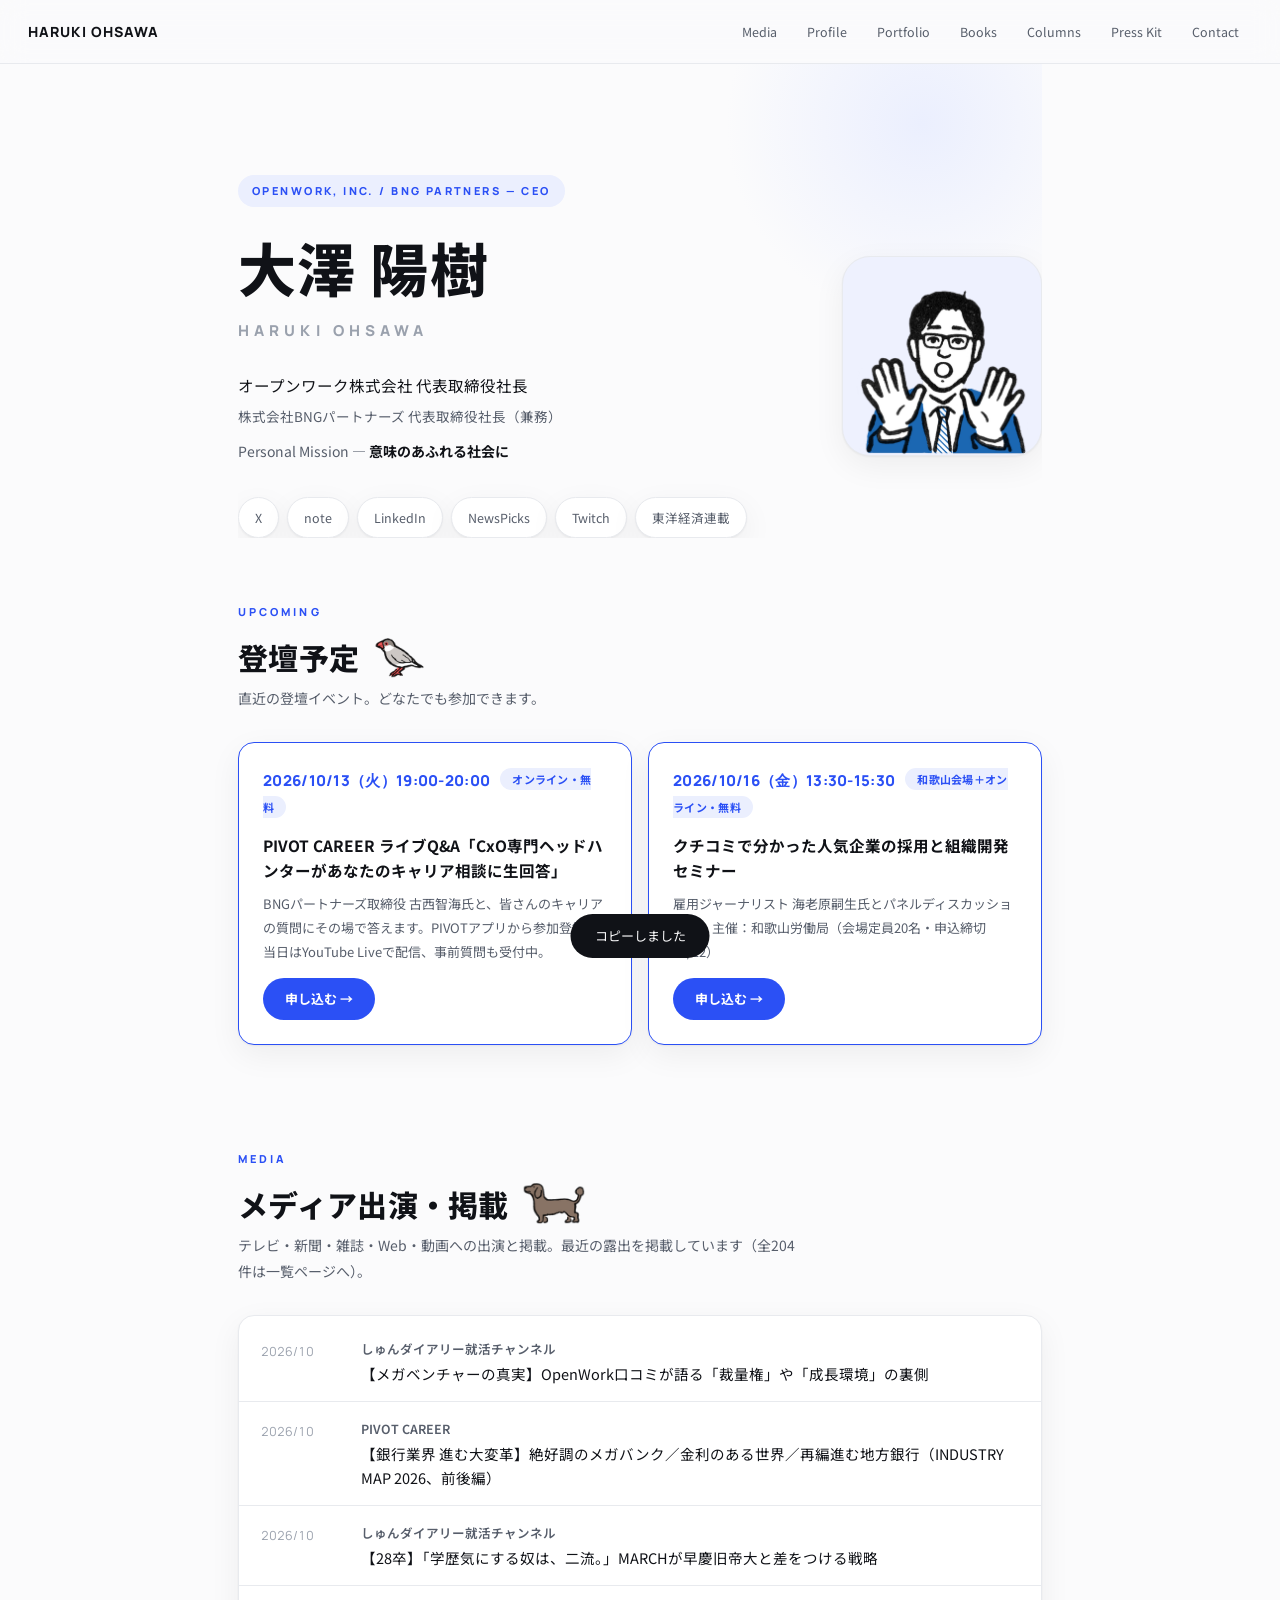
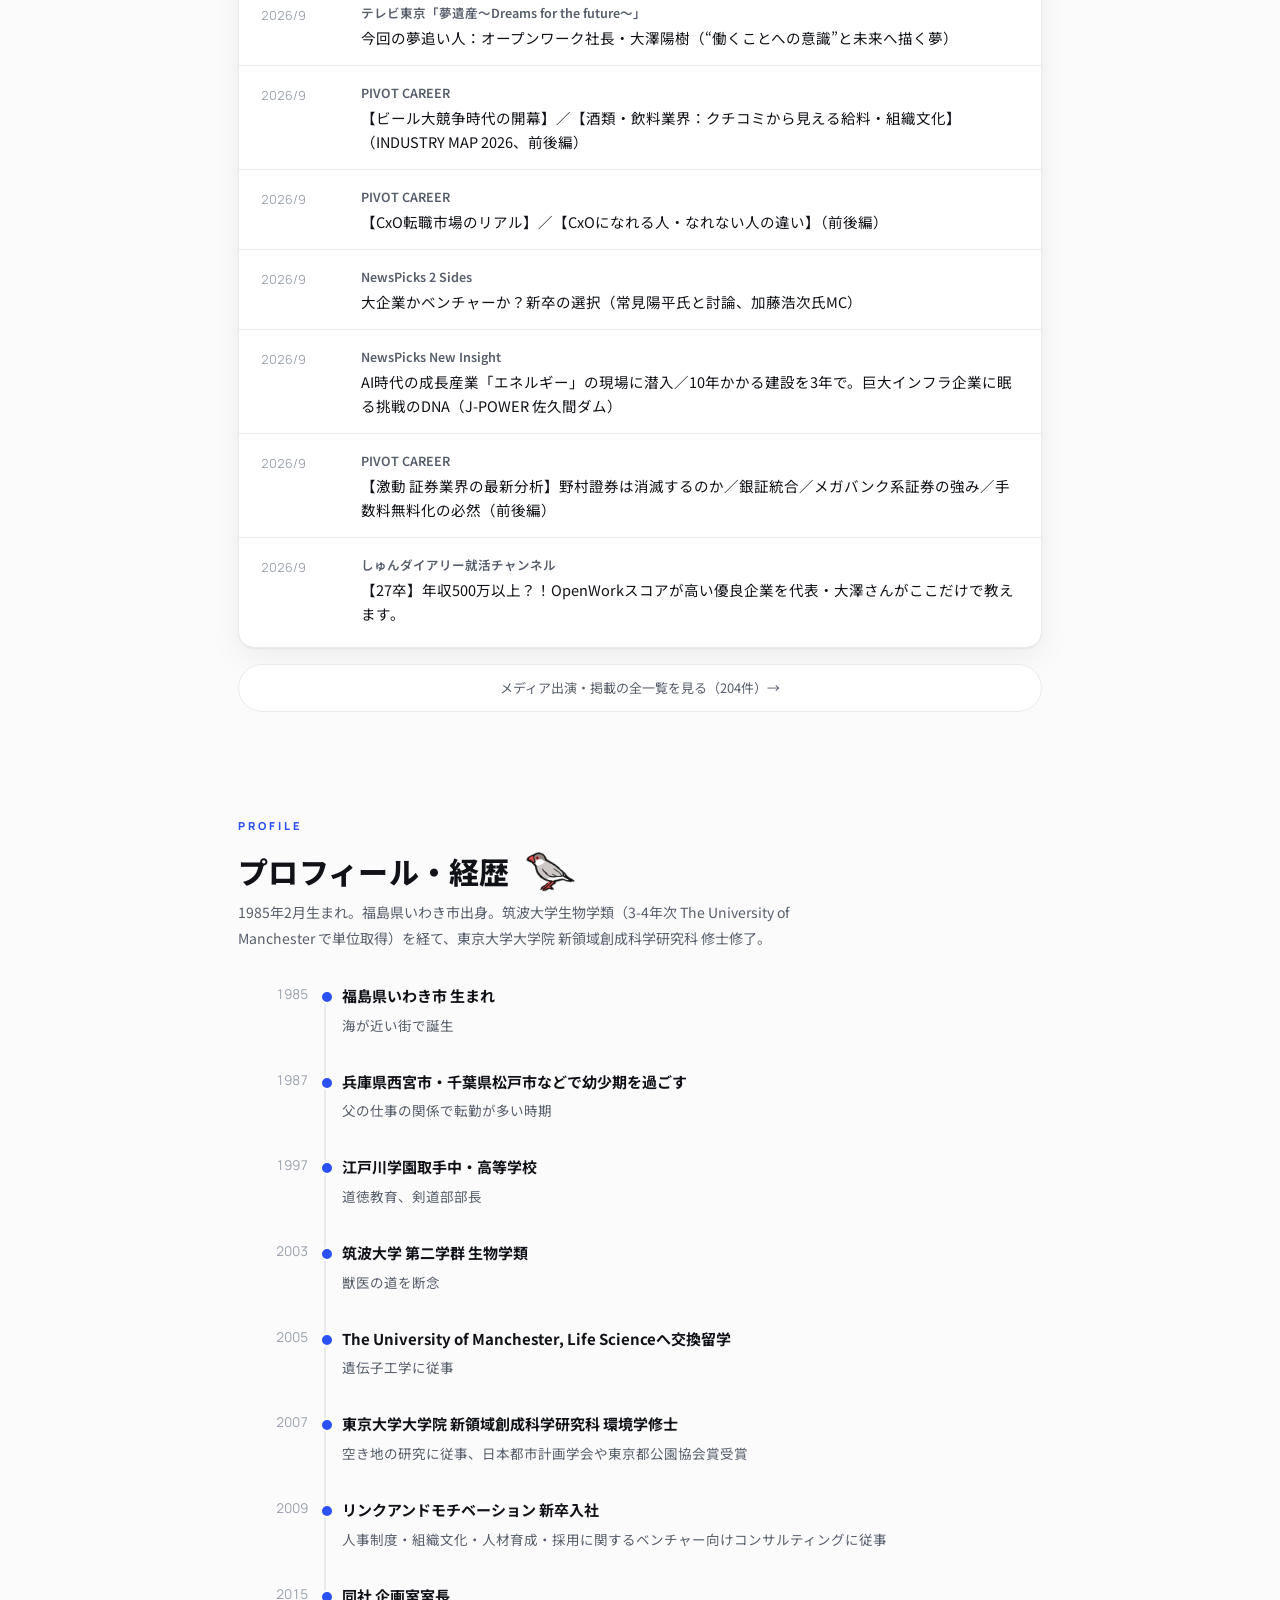
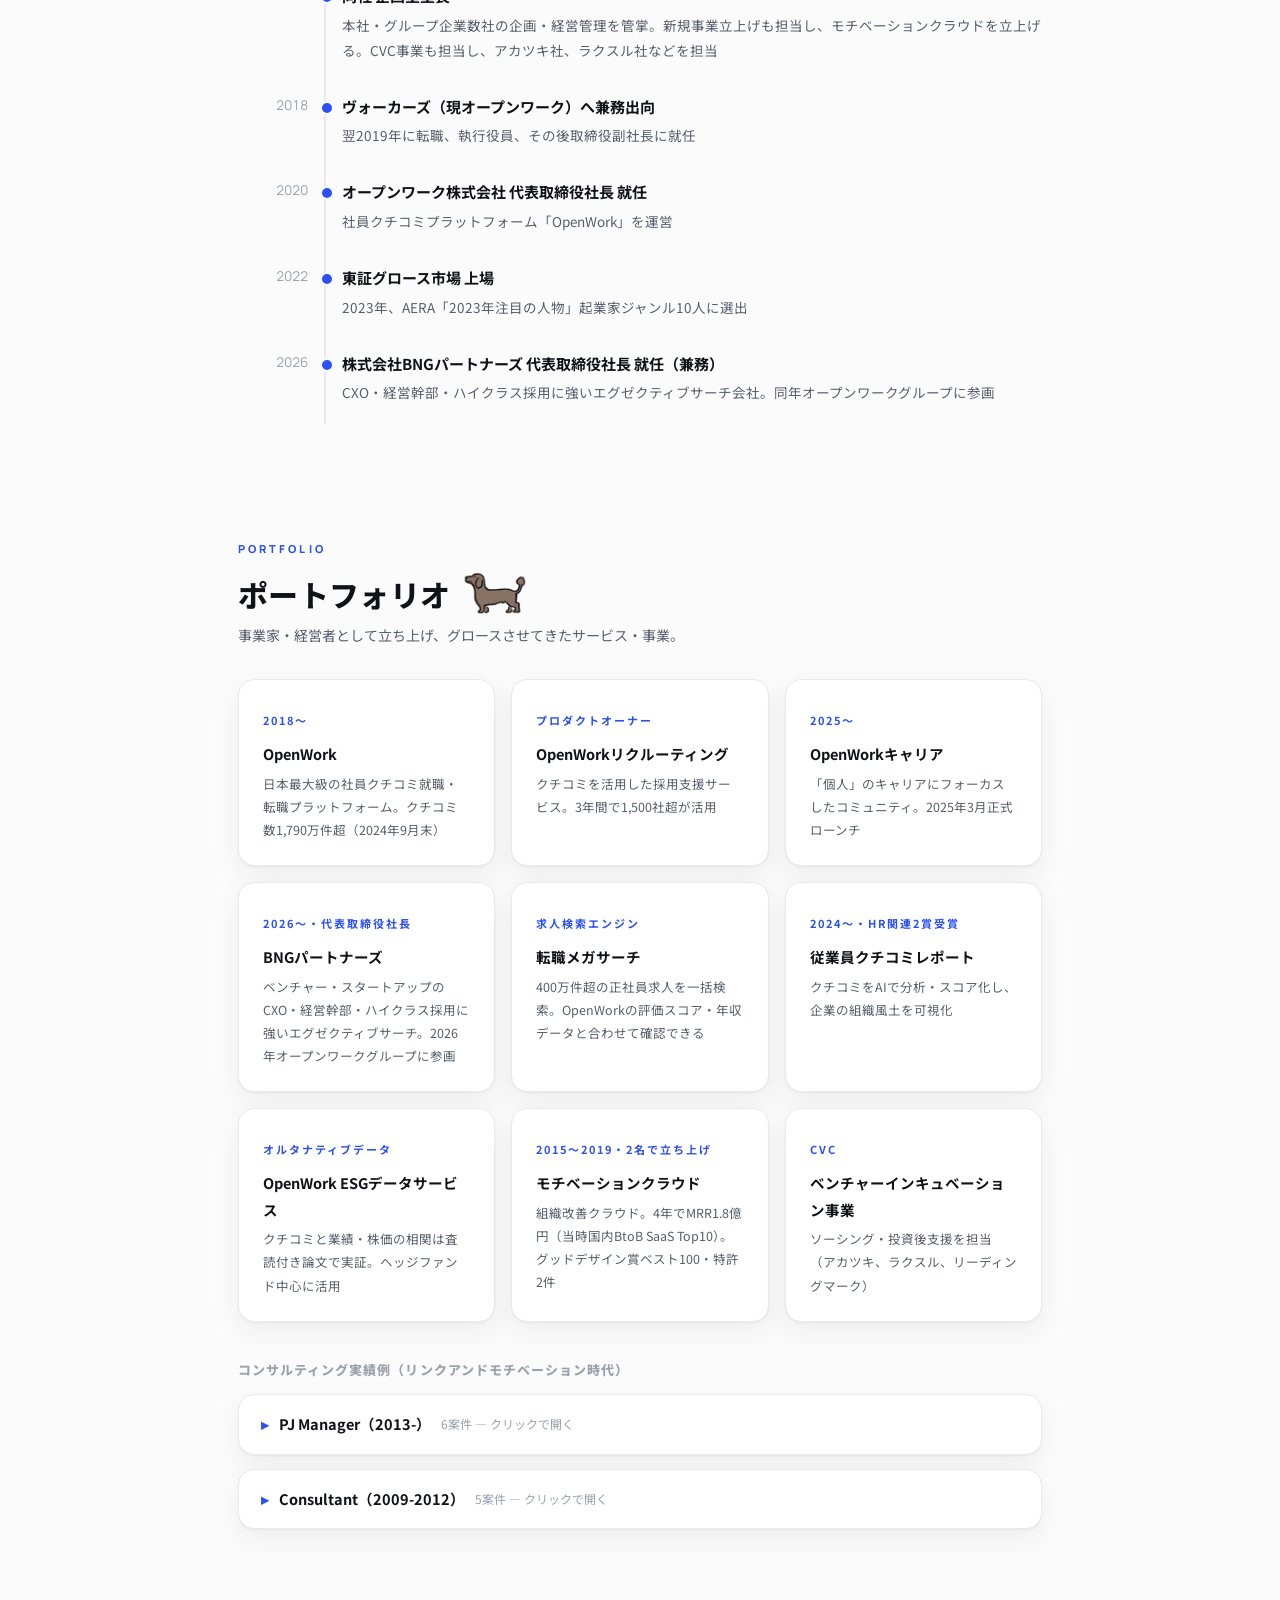
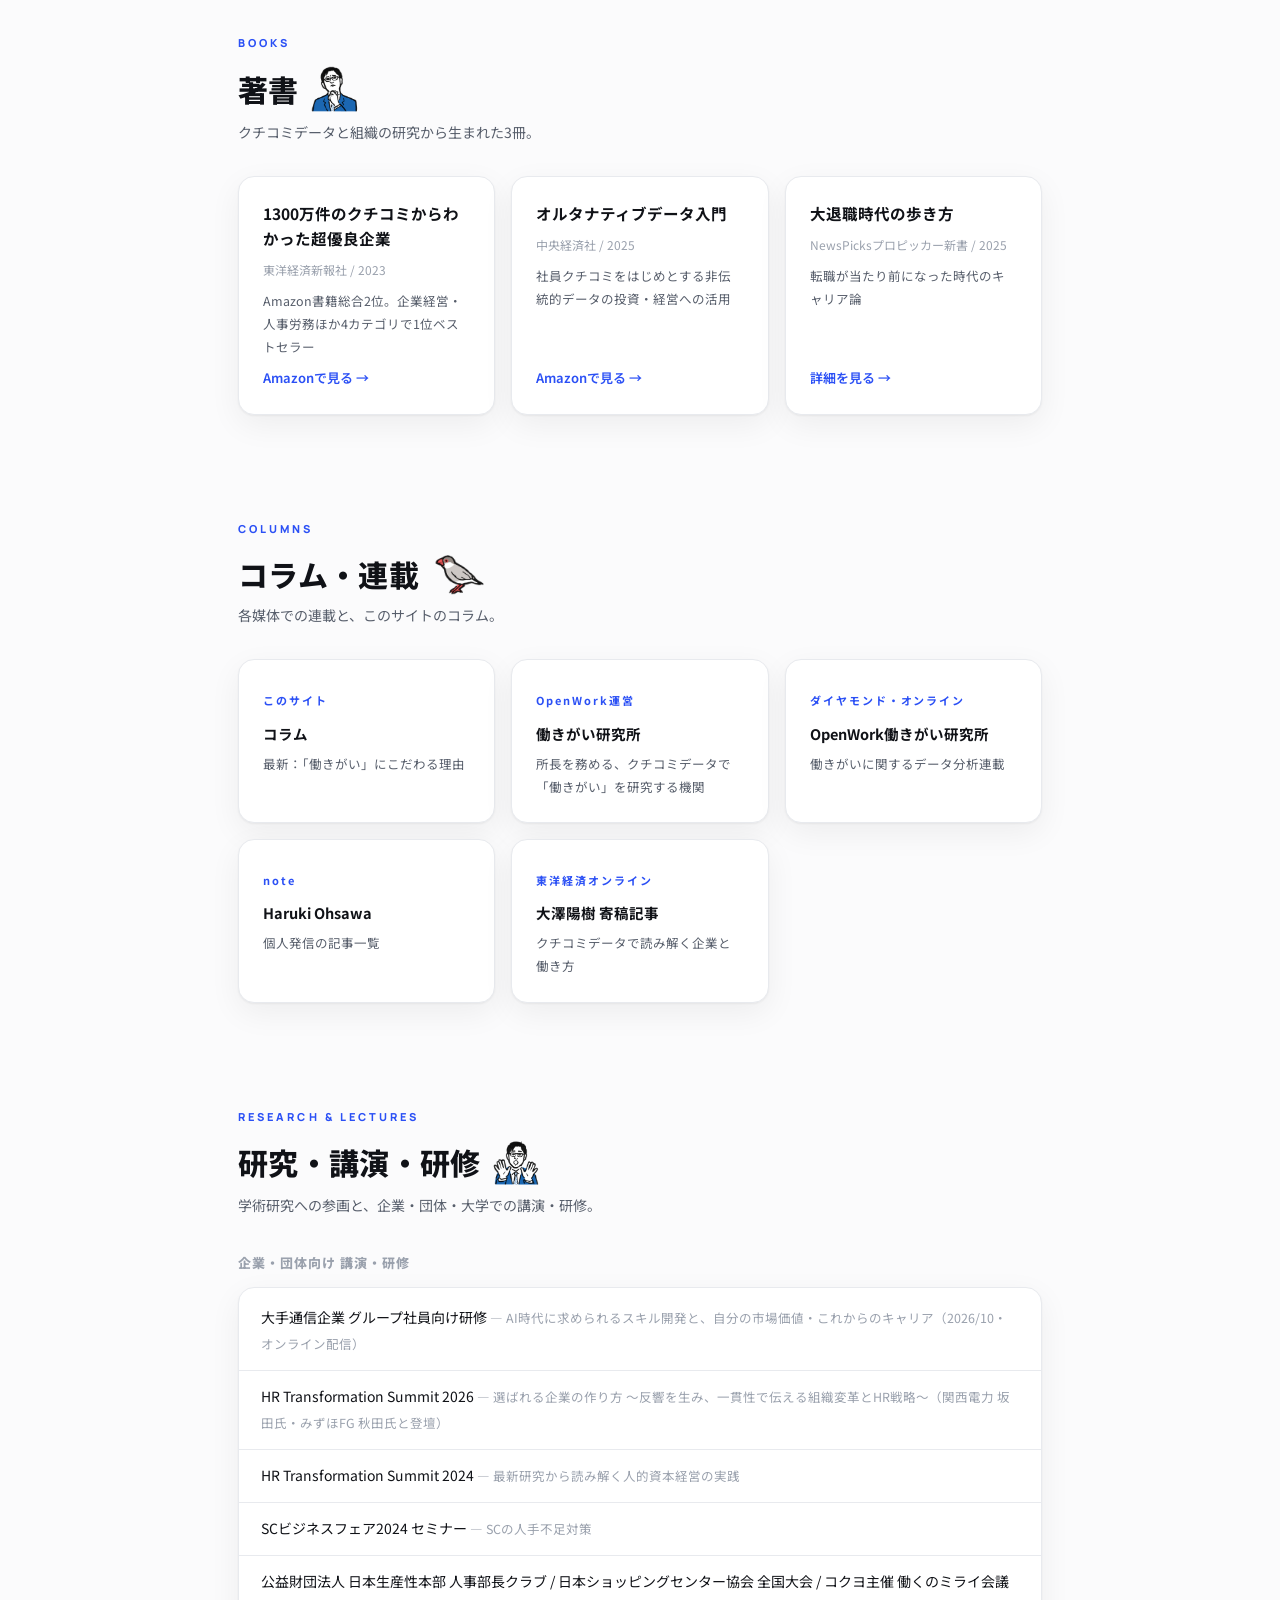
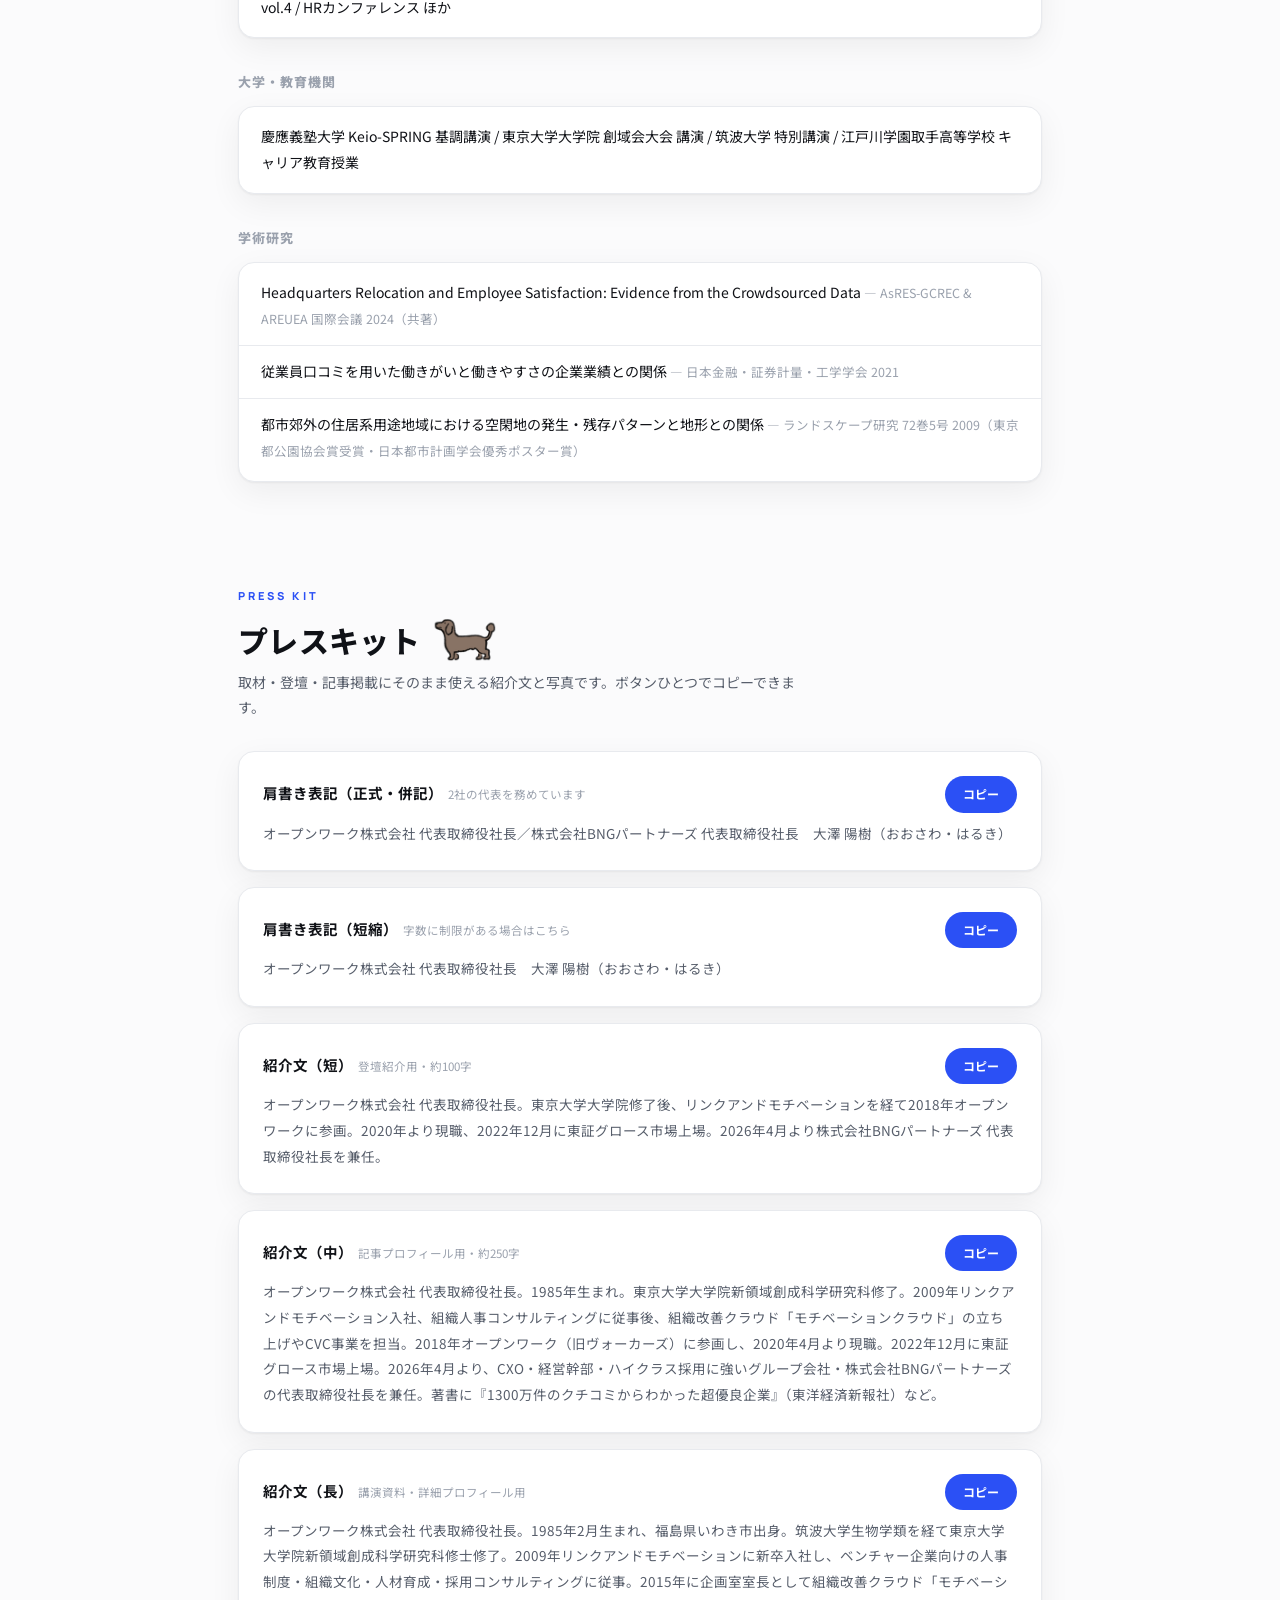
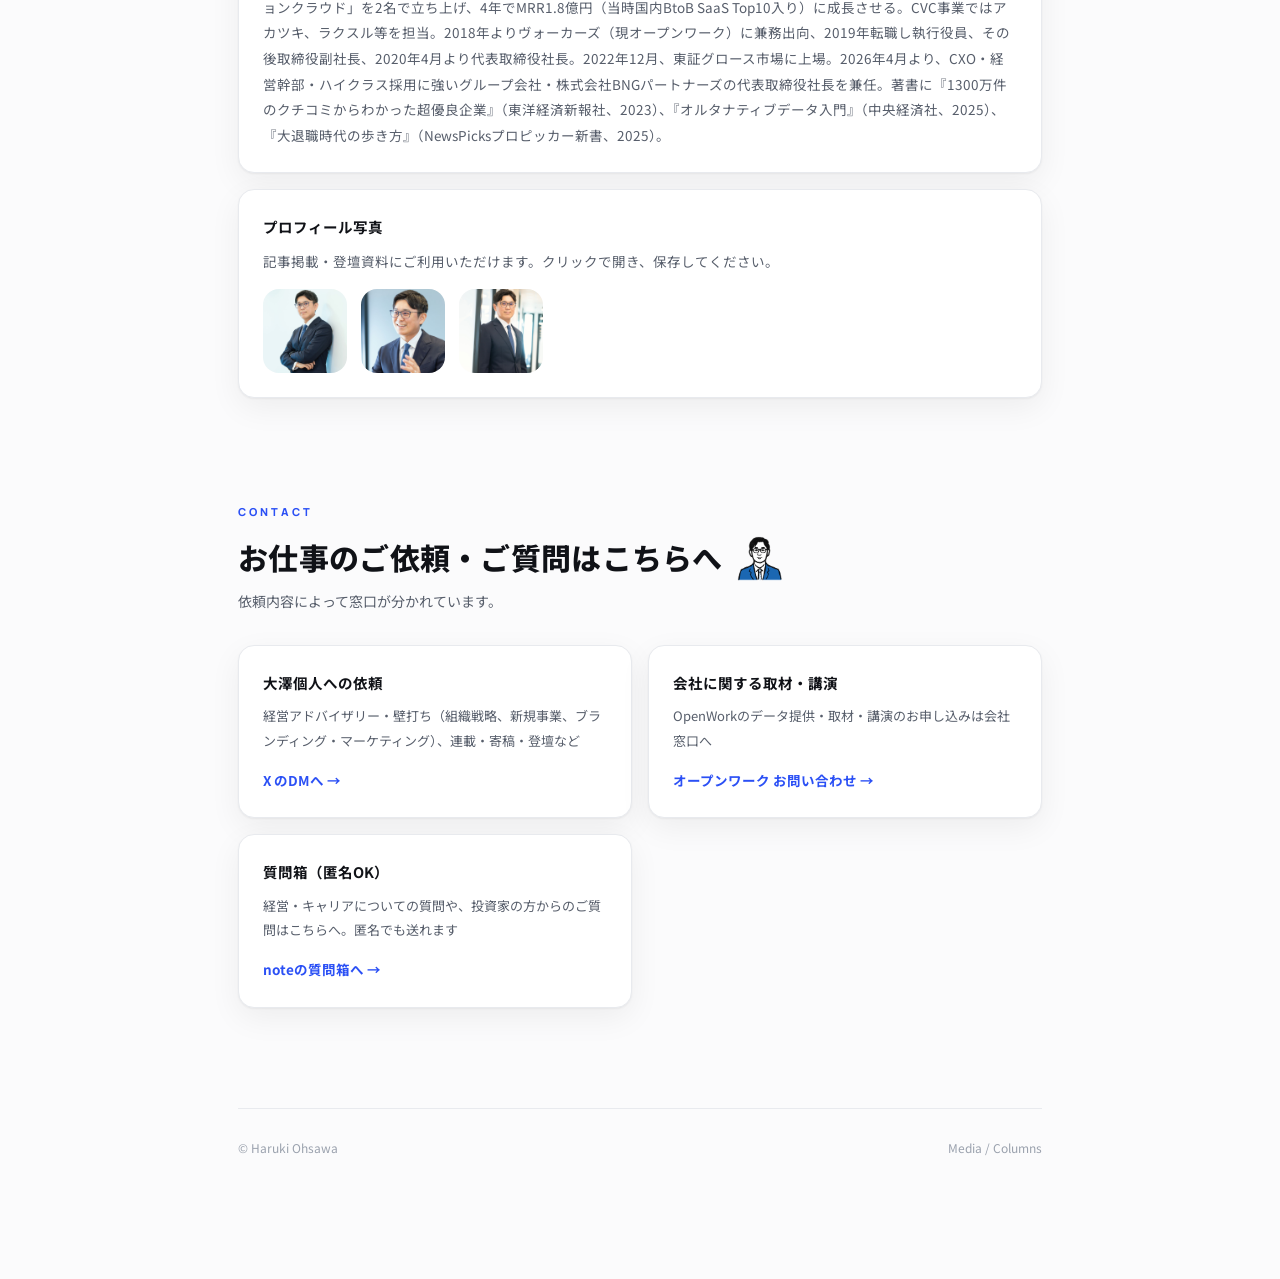
==== index.html @ 8d5b19b1 "コラム第1号「働きがいにこだわる理由」を掲載" ====
<!doctype html>
<html lang="ja">
<head>
<meta charset="utf-8">
<meta name="viewport" content="width=device-width, initial-scale=1">
<title>大澤陽樹（Haruki Ohsawa）公式サイト | オープンワーク株式会社 代表取締役社長</title>
<meta name="description" content="大澤陽樹（おおさわ・はるき）の公式サイト。オープンワーク株式会社 代表取締役社長。社員クチコミプラットフォーム「OpenWork」を運営。2026年4月より株式会社BNGパートナーズ 代表取締役社長を兼任。経歴、著書、メディア出演、コラム、取材用プロフィール（プレスキット）を掲載。">
<link rel="canonical" href="https://harukiohsawa.com/">
<meta property="og:title" content="大澤陽樹（Haruki Ohsawa）公式サイト">
<meta property="og:description" content="オープンワーク株式会社 代表取締役社長／株式会社BNGパートナーズ 代表取締役社長（兼務）・大澤陽樹の公式サイト。経歴、著書、メディア出演、プレスキットを掲載。">
<meta property="og:type" content="profile">
<meta property="og:url" content="https://harukiohsawa.com/">
<meta property="og:site_name" content="大澤陽樹（Haruki Ohsawa）公式サイト">
<meta property="og:locale" content="ja_JP">
<meta property="og:image" content="https://harukiohsawa.com/assets/photo-02.jpg">
<meta name="twitter:card" content="summary">
<meta name="twitter:site" content="@ohsawa_tw">
<link rel="icon" href="/favicon.ico?v=dog" sizes="32x32">
<link rel="icon" type="image/svg+xml" href="/assets/favicon.svg?v=dog">
<link rel="apple-touch-icon" href="/assets/apple-touch-icon.png?v=dog">
<link rel="preconnect" href="https://fonts.googleapis.com">
<link rel="preconnect" href="https://fonts.gstatic.com" crossorigin>
<link href="https://fonts.googleapis.com/css2?family=Manrope:wght@800&family=Noto+Sans+JP:wght@400;500;700;800&display=swap" rel="stylesheet">
<link rel="stylesheet" href="assets/style.css?v=20261002">
<script type="application/ld+json">
{
  "@context": "https://schema.org",
  "@type": "Person",
  "name": "大澤陽樹",
  "alternateName": ["Haruki Ohsawa", "おおさわ はるき", "大澤 陽樹"],
  "jobTitle": "代表取締役社長",
  "worksFor": [
    {
      "@type": "Organization",
      "name": "オープンワーク株式会社",
      "alternateName": "OpenWork Inc.",
      "url": "https://www.openwork.co.jp/"
    },
    {
      "@type": "Organization",
      "name": "株式会社BNGパートナーズ",
      "alternateName": "BNG Partners, Inc.",
      "url": "https://bngpartners.jp/"
    }
  ],
  "url": "https://harukiohsawa.com/",
  "image": "https://harukiohsawa.com/assets/photo-02.jpg",
  "birthDate": "1985-02",
  "birthPlace": { "@type": "Place", "name": "福島県いわき市" },
  "alumniOf": [
    { "@type": "CollegeOrUniversity", "name": "筑波大学" },
    { "@type": "CollegeOrUniversity", "name": "The University of Manchester" },
    { "@type": "CollegeOrUniversity", "name": "東京大学大学院 新領域創成科学研究科" }
  ],
  "sameAs": [
    "https://x.com/ohsawa_tw",
    "https://note.com/haruki_ohsawa/",
    "https://www.linkedin.com/in/haruki-ohsawa/",
    "https://newspicks.com/user/130445/",
    "https://www.twitch.tv/ceo_haruki"
  ]
}
</script>
<script type="application/ld+json">
{
  "@context": "https://schema.org",
  "@type": "WebSite",
  "name": "大澤陽樹（Haruki Ohsawa）公式サイト",
  "url": "https://harukiohsawa.com/",
  "inLanguage": "ja"
}
</script>
</head>
<body>

<nav class="topnav">
  <a class="logo en" href="./">HARUKI OHSAWA</a>
  <div class="links">
    <a href="media/">Media</a><a href="#profile">Profile</a><a href="#portfolio">Portfolio</a><a href="#books">Books</a><a href="columns/">Columns</a><a href="#presskit">Press Kit</a><a href="#contact">Contact</a>
  </div>
</nav>

<div class="wrap">

<header class="hero" id="top">
  <div class="hero-inner">
    <div class="hero-text">
      <span class="kicker en">OPENWORK, INC. / BNG PARTNERS — CEO</span>
      <h1 class="name">大澤 陽樹</h1>
      <p class="romaji en">HARUKI OHSAWA</p>
      <p class="title-line">オープンワーク株式会社 代表取締役社長</p>
      <p class="title-line sub">株式会社BNGパートナーズ 代表取締役社長（兼務）</p>
      <p class="mission">Personal Mission — <strong>意味のあふれる社会に</strong></p>
      <div class="sns">
        <a href="https://x.com/ohsawa_tw" target="_blank" rel="noopener">X</a>
        <a href="https://note.com/haruki_ohsawa/" target="_blank" rel="noopener">note</a>
        <a href="https://www.linkedin.com/in/haruki-ohsawa/" target="_blank" rel="noopener">LinkedIn</a>
        <a href="https://newspicks.com/user/130445/" target="_blank" rel="noopener">NewsPicks</a>
        <a href="https://www.twitch.tv/ceo_haruki" target="_blank" rel="noopener">Twitch</a>
        <a href="https://toyokeizai.net/list/author/4883" target="_blank" rel="noopener">東洋経済連載</a>
      </div>
    </div>
    <div>
      <img class="portrait" id="portrait" src="assets/portrait.jpg" alt="大澤陽樹のプロフィール写真" width="200" height="200">
    </div>
  </div>
</header>

<!-- UPCOMING:START 登壇予定が無くなったらこのブロックごと削除する（STARTからENDまで） -->
<section id="upcoming">
  <p class="eyebrow en">UPCOMING</p>
  <h2>登壇予定<img class="h2-stamp stamp-bird" src="assets/stamp-bird.png" alt="" aria-hidden="true" width="72" height="57"></h2>
  <p class="section-lead">直近の登壇イベント。どなたでも参加できます。</p>
  <div class="events">
    <div class="event-card">
      <div class="e-date">2026/10/13（火）19:00-20:00<span class="e-tag">オンライン・無料</span></div>
      <div class="e-name">PIVOT CAREER ライブQ&amp;A「CxO専門ヘッドハンターがあなたのキャリア相談に生回答」</div>
      <div class="e-desc">BNGパートナーズ取締役 古西智海氏と、皆さんのキャリアの質問にその場で答えます。PIVOTアプリから参加登録。当日はYouTube Liveで配信、事前質問も受付中。</div>
      <a class="e-apply" href="https://pivotmedia.co.jp/app/mile/benefit/11BQ0NCPA68KFBJHFD11NH2XJZ" target="_blank" rel="noopener">申し込む →</a>
    </div>
    <div class="event-card">
      <div class="e-date">2026/10/16（金）13:30-15:30<span class="e-tag">和歌山会場＋オンライン・無料</span></div>
      <div class="e-name">クチコミで分かった人気企業の採用と組織開発セミナー</div>
      <div class="e-desc">雇用ジャーナリスト 海老原嗣生氏とパネルディスカッションも。主催：和歌山労働局（会場定員20名・申込締切10/12）</div>
      <a class="e-apply" href="https://wakayama-chuukounen.mhlw.go.jp/event/soshikikaihatu/" target="_blank" rel="noopener">申し込む →</a>
    </div>
  </div>
</section>
<!-- UPCOMING:END -->

<section id="media">
  <p class="eyebrow en">MEDIA</p>
  <h2>メディア出演・掲載<img class="h2-stamp stamp-dog" src="assets/stamp-dog.png" alt="" aria-hidden="true" width="72" height="48"></h2>
  <p class="section-lead">テレビ・新聞・雑誌・Web・動画への出演と掲載。最近の露出を掲載しています（全204件は一覧ページへ）。</p>
  <ul class="media-list">
    <li><div class="m-date">2026/10</div><div class="m-body"><div class="m-outlet">しゅんダイアリー就活チャンネル</div><a class="m-title" href="https://www.youtube.com/watch?v=kBEyF3fYj3s" target="_blank" rel="noopener">【メガベンチャーの真実】OpenWork口コミが語る「裁量権」や「成長環境」の裏側</a></div></li>
    <li><div class="m-date">2026/10</div><div class="m-body"><div class="m-outlet">PIVOT CAREER</div><a class="m-title" href="https://www.youtube.com/watch?v=KRb-_HOxVXs" target="_blank" rel="noopener">【銀行業界 進む大変革】絶好調のメガバンク／金利のある世界／再編進む地方銀行（INDUSTRY MAP 2026、前後編）</a></div></li>
    <li><div class="m-date">2026/10</div><div class="m-body"><div class="m-outlet">しゅんダイアリー就活チャンネル</div><a class="m-title" href="https://www.youtube.com/watch?v=AF6_2Xguc5w" target="_blank" rel="noopener">【28卒】「学歴気にする奴は、二流。」MARCHが早慶旧帝大と差をつける戦略</a></div></li>
    <li><div class="m-date">2026/9</div><div class="m-body"><div class="m-outlet">テレビ東京「夢遺産～Dreams for the future～」</div><a class="m-title" href="https://www.tv-tokyo.co.jp/yumeisan/backnumber/index.html?trgt=20260928" target="_blank" rel="noopener">今回の夢追い人：オープンワーク社長・大澤陽樹（“働くことへの意識”と未来へ描く夢）</a></div></li>
    <li><div class="m-date">2026/9</div><div class="m-body"><div class="m-outlet">PIVOT CAREER</div><a class="m-title" href="https://www.youtube.com/watch?v=4hKzZ43kXLQ" target="_blank" rel="noopener">【ビール大競争時代の開幕】／【酒類・飲料業界：クチコミから見える給料・組織文化】（INDUSTRY MAP 2026、前後編）</a></div></li>
    <li><div class="m-date">2026/9</div><div class="m-body"><div class="m-outlet">PIVOT CAREER</div><a class="m-title" href="https://www.youtube.com/watch?v=2zqFcoWm640" target="_blank" rel="noopener">【CxO転職市場のリアル】／【CxOになれる人・なれない人の違い】（前後編）</a></div></li>
    <li><div class="m-date">2026/9</div><div class="m-body"><div class="m-outlet">NewsPicks 2 Sides</div><a class="m-title" href="https://newspicks.com/news/17533798/" target="_blank" rel="noopener">大企業かベンチャーか？新卒の選択（常見陽平氏と討論、加藤浩次氏MC）</a></div></li>
    <li><div class="m-date">2026/9</div><div class="m-body"><div class="m-outlet">NewsPicks New Insight</div><a class="m-title" href="https://www.youtube.com/watch?v=vSgWZjvUZtQ" target="_blank" rel="noopener">AI時代の成長産業「エネルギー」の現場に潜入／10年かかる建設を3年で。巨大インフラ企業に眠る挑戦のDNA（J-POWER 佐久間ダム）</a></div></li>
    <li><div class="m-date">2026/9</div><div class="m-body"><div class="m-outlet">PIVOT CAREER</div><a class="m-title" href="https://www.youtube.com/watch?v=f6dKat1tLu8" target="_blank" rel="noopener">【激動 証券業界の最新分析】野村證券は消滅するのか／銀証統合／メガバンク系証券の強み／手数料無料化の必然（前後編）</a></div></li>
    <li><div class="m-date">2026/9</div><div class="m-body"><div class="m-outlet">しゅんダイアリー就活チャンネル</div><a class="m-title" href="https://www.youtube.com/watch?v=M0j1W5vwDZc" target="_blank" rel="noopener">【27卒】年収500万以上？！OpenWorkスコアが高い優良企業を代表・大澤さんがここだけで教えます。</a></div></li>
  </ul>
  <a class="btn-line" href="media/">メディア出演・掲載の全一覧を見る（204件）→</a>
</section>

<section id="profile">
  <p class="eyebrow en">PROFILE</p>
  <h2>プロフィール・経歴<img class="h2-stamp stamp-bird" src="assets/stamp-bird.png" alt="" aria-hidden="true" width="72" height="57"></h2>
  <p class="section-lead">1985年2月生まれ。福島県いわき市出身。筑波大学生物学類（3-4年次 The University of Manchester で単位取得）を経て、東京大学大学院 新領域創成科学研究科 修士修了。</p>
  <ul class="timeline">
    <li><div class="t-year">1985</div><div><div class="t-head">福島県いわき市 生まれ</div><div class="t-desc">海が近い街で誕生</div></div></li>
    <li><div class="t-year">1987</div><div><div class="t-head">兵庫県西宮市・千葉県松戸市などで幼少期を過ごす</div><div class="t-desc">父の仕事の関係で転勤が多い時期</div></div></li>
    <li><div class="t-year">1997</div><div><div class="t-head">江戸川学園取手中・高等学校</div><div class="t-desc">道徳教育、剣道部部長</div></div></li>
    <li><div class="t-year">2003</div><div><div class="t-head">筑波大学 第二学群 生物学類</div><div class="t-desc">獣医の道を断念</div></div></li>
    <li><div class="t-year">2005</div><div><div class="t-head">The University of Manchester, Life Scienceへ交換留学</div><div class="t-desc">遺伝子工学に従事</div></div></li>
    <li><div class="t-year">2007</div><div><div class="t-head">東京大学大学院 新領域創成科学研究科 環境学修士</div><div class="t-desc">空き地の研究に従事、日本都市計画学会や東京都公園協会賞受賞</div></div></li>
    <li><div class="t-year">2009</div><div><div class="t-head">リンクアンドモチベーション 新卒入社</div><div class="t-desc">人事制度・組織文化・人材育成・採用に関するベンチャー向けコンサルティングに従事</div></div></li>
    <li><div class="t-year">2015</div><div><div class="t-head">同社 企画室室長</div><div class="t-desc">本社・グループ企業数社の企画・経営管理を管掌。新規事業立上げも担当し、モチベーションクラウドを立上げる。CVC事業も担当し、アカツキ社、ラクスル社などを担当</div></div></li>
    <li><div class="t-year">2018</div><div><div class="t-head">ヴォーカーズ（現オープンワーク）へ兼務出向</div><div class="t-desc">翌2019年に転職、執行役員、その後取締役副社長に就任</div></div></li>
    <li><div class="t-year">2020</div><div><div class="t-head">オープンワーク株式会社 代表取締役社長 就任</div><div class="t-desc">社員クチコミプラットフォーム「OpenWork」を運営</div></div></li>
    <li><div class="t-year">2022</div><div><div class="t-head">東証グロース市場 上場</div><div class="t-desc">2023年、AERA「2023年注目の人物」起業家ジャンル10人に選出</div></div></li>
    <li><div class="t-year">2026</div><div><div class="t-head">株式会社BNGパートナーズ 代表取締役社長 就任（兼務）</div><div class="t-desc">CXO・経営幹部・ハイクラス採用に強いエグゼクティブサーチ会社。同年オープンワークグループに参画</div></div></li>
  </ul>
</section>

<section id="portfolio">
  <p class="eyebrow en">PORTFOLIO</p>
  <h2>ポートフォリオ<img class="h2-stamp stamp-dog" src="assets/stamp-dog.png" alt="" aria-hidden="true" width="72" height="48"></h2>
  <p class="section-lead">事業家・経営者として立ち上げ、グロースさせてきたサービス・事業。</p>
  <div class="col-links">
    <a class="col-card" href="https://www.vorkers.com/" target="_blank" rel="noopener"><span class="c-where">2018〜</span><div class="c-name">OpenWork</div><div class="c-desc">日本最大級の社員クチコミ就職・転職プラットフォーム。クチコミ数1,790万件超（2024年9月末）</div></a>
    <a class="col-card" href="https://www.vorkers.com/recruiting" target="_blank" rel="noopener"><span class="c-where">プロダクトオーナー</span><div class="c-name">OpenWorkリクルーティング</div><div class="c-desc">クチコミを活用した採用支援サービス。3年間で1,500社超が活用</div></a>
    <a class="col-card" href="https://career.openwork.jp/" target="_blank" rel="noopener"><span class="c-where">2025〜</span><div class="c-name">OpenWorkキャリア</div><div class="c-desc">「個人」のキャリアにフォーカスしたコミュニティ。2025年3月正式ローンチ</div></a>
    <a class="col-card" href="https://bngpartners.jp/" target="_blank" rel="noopener"><span class="c-where">2026〜・代表取締役社長</span><div class="c-name">BNGパートナーズ</div><div class="c-desc">ベンチャー・スタートアップのCXO・経営幹部・ハイクラス採用に強いエグゼクティブサーチ。2026年オープンワークグループに参画</div></a>
    <a class="col-card" href="https://megasearch.openwork.jp/" target="_blank" rel="noopener"><span class="c-where">求人検索エンジン</span><div class="c-name">転職メガサーチ</div><div class="c-desc">400万件超の正社員求人を一括検索。OpenWorkの評価スコア・年収データと合わせて確認できる</div></a>
    <a class="col-card" href="https://www.openwork.co.jp/organization_development" target="_blank" rel="noopener"><span class="c-where">2024〜・HR関連2賞受賞</span><div class="c-name">従業員クチコミレポート</div><div class="c-desc">クチコミをAIで分析・スコア化し、企業の組織風土を可視化</div></a>
    <a class="col-card" href="https://www.openwork.co.jp/esg_data" target="_blank" rel="noopener"><span class="c-where">オルタナティブデータ</span><div class="c-name">OpenWork ESGデータサービス</div><div class="c-desc">クチコミと業績・株価の相関は査読付き論文で実証。ヘッジファンド中心に活用</div></a>
    <a class="col-card" href="https://www.motivation-cloud.com/" target="_blank" rel="noopener"><span class="c-where">2015〜2019・2名で立ち上げ</span><div class="c-name">モチベーションクラウド</div><div class="c-desc">組織改善クラウド。4年でMRR1.8億円（当時国内BtoB SaaS Top10）。グッドデザイン賞ベスト100・特許2件</div></a>
    <a class="col-card" href="https://www.lmi.ne.jp/about/enterprise/" target="_blank" rel="noopener"><span class="c-where">CVC</span><div class="c-name">ベンチャーインキュベーション事業</div><div class="c-desc">ソーシング・投資後支援を担当（アカツキ、ラクスル、リーディングマーク）</div></a>
  </div>
  <p class="sub-head" style="margin-top:36px">コンサルティング実績例（リンクアンドモチベーション時代）</p>
  <details class="fold">
    <summary>PJ Manager（2013-）<span class="cnt">6案件 — クリックで開く</span></summary>
    <div class="fold-body">
      <ul>
        <li><div class="t">1. 未上場・約100名・ITインターネット業界</div><div class="d">Mission・Vision・Value構築・浸透、クリエイティブ制作ディレクション／全社コミュニケーション施策企画・運用／人事制度構築・運用、報酬制度設計・運用／管理会計導入・運用／組織編成設計、会議体・管理指標・管理帳票の構築／管理職抜擢・育成／採用戦略設計、採用チーム立ち上げ／新卒採用立ち上げ</div></li>
        <li><div class="t">2. 未上場・約200名・ITインターネット業界</div><div class="d">Mission・Vision・Value構築・浸透、クリエイティブ制作ディレクション／全社コミュニケーション施策企画・運用／人事制度構築・運用、報酬制度設計・運用／管理職抜擢・育成／新卒採用立ち上げ</div></li>
        <li><div class="t">3. 未上場・約300名・ITインターネット業界</div><div class="d">Mission・Vision・Value構築・浸透、クリエイティブ制作ディレクション／全社コミュニケーション施策企画・運用／人事制度構築・運用、報酬制度設計・運用／オンボーディングプログラム設計・運用／採用戦略設計、採用チーム立ち上げ／新卒採用立ち上げ、新卒向けオンボーディングプログラム設計・運用</div></li>
        <li><div class="t">4. 未上場・約200名・BtoB SaaS業界</div><div class="d">新卒採用立ち上げ／新卒採用戦略設計／新卒採用インターンシップ企画・運用</div></li>
        <li><div class="t">5. 未上場・1,000名以上・広告代理店</div><div class="d">人事制度構築・運用、報酬制度設計・運用／管理職向け研修企画・運用／階層別研修企画・運用</div></li>
        <li><div class="t">6. 未上場・約100名・メディア業界</div><div class="d">人事制度構築・運用、報酬制度設計・運用／新卒採用立ち上げ／新卒向けオンボーディングプログラム設計・運用</div></li>
      </ul>
    </div>
  </details>
  <details class="fold">
    <summary>Consultant（2009-2012）<span class="cnt">5案件 — クリックで開く</span></summary>
    <div class="fold-body">
      <ul>
        <li><div class="t">1. 東証一部上場・10,000名以上・通信業界</div><div class="d">次世代幹部抜擢・育成PJ企画・運用／新卒向けオンボーディングプログラム企画・運用</div></li>
        <li><div class="t">2. 東証一部上場・1,000名以上・ITインターネット業界</div><div class="d">キャリアデザイン施策企画・運用／階層別研修企画・運用</div></li>
        <li><div class="t">3. 未上場・100名以上・サービス業</div><div class="d">Mission・Vision・Value構築・浸透／人事制度構築・運用、報酬制度設計・運用／SV・店長抜擢・育成プログラム企画・運用／採用戦略設計、採用チーム立ち上げ／新卒採用立ち上げ</div></li>
        <li><div class="t">4. 東証一部上場・1,000名以上・サービス業</div><div class="d">Mission・Vision・Value浸透プログラム企画・運用／SV・店長育成プログラム企画・運用／オンボーディングプログラム企画・運用</div></li>
        <li><div class="t">5. 東証一部上場・10,000名以上・SIer業界</div><div class="d">キャリアデザイン施策企画・運用／階層別研修企画・運用／カフェテリア型研修企画・運用／新卒オンボーディングプログラム企画・運用</div></li>
      </ul>
    </div>
  </details>
</section>

<section id="books">
  <p class="eyebrow en">BOOKS</p>
  <h2>著書<img class="h2-stamp stamp-think face" src="assets/stamp-think.png" alt="" aria-hidden="true" width="72" height="70"></h2>
  <p class="section-lead">クチコミデータと組織の研究から生まれた3冊。</p>
  <div class="books">
    <div class="book"><div class="b-title">1300万件のクチコミからわかった超優良企業</div><div class="b-pub">東洋経済新報社 / 2023</div><div class="b-note">Amazon書籍総合2位。企業経営・人事労務ほか4カテゴリで1位ベストセラー</div><a href="https://www.amazon.co.jp/dp/4492534628/" target="_blank" rel="noopener">Amazonで見る →</a></div>
    <div class="book"><div class="b-title">オルタナティブデータ入門</div><div class="b-pub">中央経済社 / 2025</div><div class="b-note">社員クチコミをはじめとする非伝統的データの投資・経営への活用</div><a href="https://www.amazon.co.jp/dp/4502521116/" target="_blank" rel="noopener">Amazonで見る →</a></div>
    <div class="book"><div class="b-title">大退職時代の歩き方</div><div class="b-pub">NewsPicksプロピッカー新書 / 2025</div><div class="b-note">転職が当たり前になった時代のキャリア論</div><a href="https://newspicks.com/news/13844843/" target="_blank" rel="noopener">詳細を見る →</a></div>
  </div>
</section>

<section id="columns">
  <p class="eyebrow en">COLUMNS</p>
  <h2>コラム・連載<img class="h2-stamp stamp-bird" src="assets/stamp-bird.png" alt="" aria-hidden="true" width="72" height="57"></h2>
  <p class="section-lead">各媒体での連載と、このサイトのコラム。</p>
  <div class="col-links">
    <a class="col-card" href="columns/"><span class="c-where">このサイト</span><div class="c-name">コラム</div><div class="c-desc">最新：「働きがい」にこだわる理由</div></a>
    <a class="col-card" href="https://hatarakigai.openwork.jp/" target="_blank" rel="noopener"><span class="c-where">OpenWork運営</span><div class="c-name">働きがい研究所</div><div class="c-desc">所長を務める、クチコミデータで「働きがい」を研究する機関</div></a>
    <a class="col-card" href="https://diamond.jp/ud/authors/58abbd6e7765611bd0560300" target="_blank" rel="noopener"><span class="c-where">ダイヤモンド・オンライン</span><div class="c-name">OpenWork働きがい研究所</div><div class="c-desc">働きがいに関するデータ分析連載</div></a>
    <a class="col-card" href="https://note.com/haruki_ohsawa/" target="_blank" rel="noopener"><span class="c-where">note</span><div class="c-name">Haruki Ohsawa</div><div class="c-desc">個人発信の記事一覧</div></a>
    <a class="col-card" href="https://toyokeizai.net/list/author/4883" target="_blank" rel="noopener"><span class="c-where">東洋経済オンライン</span><div class="c-name">大澤陽樹 寄稿記事</div><div class="c-desc">クチコミデータで読み解く企業と働き方</div></a>
  </div>
</section>

<section id="research">
  <p class="eyebrow en">RESEARCH &amp; LECTURES</p>
  <h2>研究・講演・研修<img class="h2-stamp stamp-wow face" src="assets/stamp-wow.png" alt="" aria-hidden="true" width="72" height="72"></h2>
  <p class="section-lead">学術研究への参画と、企業・団体・大学での講演・研修。</p>
  <p class="sub-head">企業・団体向け 講演・研修</p>
  <ul class="plain">
    <li>大手通信企業 グループ社員向け研修 <span class="sub">— AI時代に求められるスキル開発と、自分の市場価値・これからのキャリア（2026/10・オンライン配信）</span></li>
    <li>HR Transformation Summit 2026 <span class="sub">— 選ばれる企業の作り方 〜反響を生み、一貫性で伝える組織変革とHR戦略〜（関西電力 坂田氏・みずほFG 秋田氏と登壇）</span></li>
    <li>HR Transformation Summit 2024 <span class="sub">— 最新研究から読み解く人的資本経営の実践</span></li>
    <li>SCビジネスフェア2024 セミナー <span class="sub">— SCの人手不足対策</span></li>
    <li>公益財団法人 日本生産性本部 人事部長クラブ / 日本ショッピングセンター協会 全国大会 / コクヨ主催 働くのミライ会議 vol.4 / HRカンファレンス ほか</li>
  </ul>
  <p class="sub-head">大学・教育機関</p>
  <ul class="plain">
    <li>慶應義塾大学 Keio-SPRING 基調講演 / 東京大学大学院 創域会大会 講演 / 筑波大学 特別講演 / 江戸川学園取手高等学校 キャリア教育授業</li>
  </ul>
  <p class="sub-head">学術研究</p>
  <ul class="plain">
    <li>Headquarters Relocation and Employee Satisfaction: Evidence from the Crowdsourced Data <span class="sub">— AsRES-GCREC &amp; AREUEA 国際会議 2024（共著）</span></li>
    <li>従業員口コミを用いた働きがいと働きやすさの企業業績との関係 <span class="sub">— 日本金融・証券計量・工学学会 2021</span></li>
    <li>都市郊外の住居系用途地域における空閑地の発生・残存パターンと地形との関係 <span class="sub">— ランドスケープ研究 72巻5号 2009（東京都公園協会賞受賞・日本都市計画学会優秀ポスター賞）</span></li>
  </ul>
</section>

<section id="presskit">
  <p class="eyebrow en">PRESS KIT</p>
  <h2>プレスキット<img class="h2-stamp stamp-dog" src="assets/stamp-dog.png" alt="" aria-hidden="true" width="72" height="48"></h2>
  <p class="section-lead">取材・登壇・記事掲載にそのまま使える紹介文と写真です。ボタンひとつでコピーできます。</p>
  <div class="kit-block">
    <div class="kit-head"><span class="kit-title">肩書き表記（正式・併記）<span class="kit-len">　2社の代表を務めています</span></span><button class="copy-btn" data-copy="オープンワーク株式会社 代表取締役社長／株式会社BNGパートナーズ 代表取締役社長　大澤 陽樹（おおさわ・はるき）">コピー</button></div>
    <p class="kit-text">オープンワーク株式会社 代表取締役社長／株式会社BNGパートナーズ 代表取締役社長　大澤 陽樹（おおさわ・はるき）</p>
  </div>
  <div class="kit-block">
    <div class="kit-head"><span class="kit-title">肩書き表記（短縮）<span class="kit-len">　字数に制限がある場合はこちら</span></span><button class="copy-btn" data-copy="オープンワーク株式会社 代表取締役社長　大澤 陽樹（おおさわ・はるき）">コピー</button></div>
    <p class="kit-text">オープンワーク株式会社 代表取締役社長　大澤 陽樹（おおさわ・はるき）</p>
  </div>
  <div class="kit-block">
    <div class="kit-head"><span class="kit-title">紹介文（短）<span class="kit-len">　登壇紹介用・約100字</span></span><button class="copy-btn" data-copy="オープンワーク株式会社 代表取締役社長。東京大学大学院修了後、リンクアンドモチベーションを経て2018年オープンワークに参画。2020年より現職、2022年12月に東証グロース市場上場。2026年4月より株式会社BNGパートナーズ 代表取締役社長を兼任。">コピー</button></div>
    <p class="kit-text">オープンワーク株式会社 代表取締役社長。東京大学大学院修了後、リンクアンドモチベーションを経て2018年オープンワークに参画。2020年より現職、2022年12月に東証グロース市場上場。2026年4月より株式会社BNGパートナーズ 代表取締役社長を兼任。</p>
  </div>
  <div class="kit-block">
    <div class="kit-head"><span class="kit-title">紹介文（中）<span class="kit-len">　記事プロフィール用・約250字</span></span><button class="copy-btn" data-copy="オープンワーク株式会社 代表取締役社長。1985年生まれ。東京大学大学院新領域創成科学研究科修了。2009年リンクアンドモチベーション入社、組織人事コンサルティングに従事後、組織改善クラウド「モチベーションクラウド」の立ち上げやCVC事業を担当。2018年オープンワーク（旧ヴォーカーズ）に参画し、2020年4月より現職。2022年12月に東証グロース市場上場。2026年4月より、CXO・経営幹部・ハイクラス採用に強いグループ会社・株式会社BNGパートナーズの代表取締役社長を兼任。著書に『1300万件のクチコミからわかった超優良企業』（東洋経済新報社）など。">コピー</button></div>
    <p class="kit-text">オープンワーク株式会社 代表取締役社長。1985年生まれ。東京大学大学院新領域創成科学研究科修了。2009年リンクアンドモチベーション入社、組織人事コンサルティングに従事後、組織改善クラウド「モチベーションクラウド」の立ち上げやCVC事業を担当。2018年オープンワーク（旧ヴォーカーズ）に参画し、2020年4月より現職。2022年12月に東証グロース市場上場。2026年4月より、CXO・経営幹部・ハイクラス採用に強いグループ会社・株式会社BNGパートナーズの代表取締役社長を兼任。著書に『1300万件のクチコミからわかった超優良企業』（東洋経済新報社）など。</p>
  </div>
  <div class="kit-block">
    <div class="kit-head"><span class="kit-title">紹介文（長）<span class="kit-len">　講演資料・詳細プロフィール用</span></span><button class="copy-btn" data-copy="オープンワーク株式会社 代表取締役社長。1985年2月生まれ、福島県いわき市出身。筑波大学生物学類を経て東京大学大学院新領域創成科学研究科修士修了。2009年リンクアンドモチベーションに新卒入社し、ベンチャー企業向けの人事制度・組織文化・人材育成・採用コンサルティングに従事。2015年に企画室室長として組織改善クラウド「モチベーションクラウド」を2名で立ち上げ、4年でMRR1.8億円（当時国内BtoB SaaS Top10入り）に成長させる。CVC事業ではアカツキ、ラクスル等を担当。2018年よりヴォーカーズ（現オープンワーク）に兼務出向、2019年転職し執行役員、その後取締役副社長、2020年4月より代表取締役社長。2022年12月、東証グロース市場に上場。2026年4月より、CXO・経営幹部・ハイクラス採用に強いグループ会社・株式会社BNGパートナーズの代表取締役社長を兼任。著書に『1300万件のクチコミからわかった超優良企業』（東洋経済新報社、2023）、『オルタナティブデータ入門』（中央経済社、2025）、『大退職時代の歩き方』（NewsPicksプロピッカー新書、2025）。">コピー</button></div>
    <p class="kit-text">オープンワーク株式会社 代表取締役社長。1985年2月生まれ、福島県いわき市出身。筑波大学生物学類を経て東京大学大学院新領域創成科学研究科修士修了。2009年リンクアンドモチベーションに新卒入社し、ベンチャー企業向けの人事制度・組織文化・人材育成・採用コンサルティングに従事。2015年に企画室室長として組織改善クラウド「モチベーションクラウド」を2名で立ち上げ、4年でMRR1.8億円（当時国内BtoB SaaS Top10入り）に成長させる。CVC事業ではアカツキ、ラクスル等を担当。2018年よりヴォーカーズ（現オープンワーク）に兼務出向、2019年転職し執行役員、その後取締役副社長、2020年4月より代表取締役社長。2022年12月、東証グロース市場に上場。2026年4月より、CXO・経営幹部・ハイクラス採用に強いグループ会社・株式会社BNGパートナーズの代表取締役社長を兼任。著書に『1300万件のクチコミからわかった超優良企業』（東洋経済新報社、2023）、『オルタナティブデータ入門』（中央経済社、2025）、『大退職時代の歩き方』（NewsPicksプロピッカー新書、2025）。</p>
  </div>
  <div class="kit-block">
    <div class="kit-head"><span class="kit-title">プロフィール写真</span></div>
    <p class="kit-text" style="margin-bottom:14px">記事掲載・登壇資料にご利用いただけます。クリックで開き、保存してください。</p>
    <div class="kit-photo" style="gap:14px">
      <a href="assets/photo-01.jpg" target="_blank" rel="noopener"><img class="thumb" src="assets/photo-01.jpg" alt="プロフィール写真1（腕組み）" width="84" height="84" loading="lazy"></a>
      <a href="assets/photo-02.jpg" target="_blank" rel="noopener"><img class="thumb" src="assets/photo-02.jpg" alt="プロフィール写真2（笑顔）" width="84" height="84" loading="lazy"></a>
      <a href="assets/photo-03.jpg" target="_blank" rel="noopener"><img class="thumb" src="assets/photo-03.jpg" alt="プロフィール写真3（立ち姿）" width="84" height="84" loading="lazy"></a>
    </div>
  </div>
</section>

<section id="contact">
  <p class="eyebrow en">CONTACT</p>
  <h2>お仕事のご依頼・ご質問はこちらへ<img class="h2-stamp stamp-smile-sm face" src="assets/stamp-smile-sm.png" alt="" aria-hidden="true" width="72" height="68"></h2>
  <p class="section-lead">依頼内容によって窓口が分かれています。</p>
  <div class="contact-grid">
    <div class="contact-card"><div class="who">大澤個人への依頼</div><p>経営アドバイザリー・壁打ち（組織戦略、新規事業、ブランディング・マーケティング）、連載・寄稿・登壇など</p><a href="https://x.com/ohsawa_tw" target="_blank" rel="noopener">X のDMへ →</a></div>
    <div class="contact-card"><div class="who">会社に関する取材・講演</div><p>OpenWorkのデータ提供・取材・講演のお申し込みは会社窓口へ</p><a href="https://www.vorkers.com/contact4.php" target="_blank" rel="noopener">オープンワーク お問い合わせ →</a></div>
    <div class="contact-card"><div class="who">質問箱（匿名OK）</div><p>経営・キャリアについての質問や、投資家の方からのご質問はこちらへ。匿名でも送れます</p><a href="https://note.com/qa/haruki_ohsawa" target="_blank" rel="noopener">noteの質問箱へ →</a></div>
  </div>
</section>

<footer>
  <span>© Haruki Ohsawa</span>
  <span><a href="media/">Media</a> / <a href="columns/">Columns</a></span>
</footer>
</div>

<div id="toast" role="status">コピーしました</div>

<script>
const toast = document.getElementById("toast");
let toastTimer;

function fallbackCopy(text) {
  const ta = document.createElement("textarea");
  ta.value = text;
  ta.setAttribute("readonly", "");
  ta.style.position = "fixed";
  ta.style.opacity = "0";
  document.body.appendChild(ta);
  ta.select();
  ta.setSelectionRange(0, text.length);
  let ok = false;
  try { ok = document.execCommand("copy"); } catch (e) { ok = false; }
  document.body.removeChild(ta);
  return ok;
}

document.querySelectorAll(".copy-btn").forEach(btn => {
  btn.addEventListener("click", async () => {
    const text = btn.dataset.copy;
    let ok = false;
    if (navigator.clipboard && window.isSecureContext) {
      try {
        await navigator.clipboard.writeText(text);
        ok = true;
      } catch (e) { ok = false; }
    }
    if (!ok) ok = fallbackCopy(text);
    toast.textContent = ok ? "コピーしました" : "コピーできませんでした（手動で選択してください）";
    toast.classList.add("show");
    clearTimeout(toastTimer);
    toastTimer = setTimeout(() => toast.classList.remove("show"), 1800);
  });
});
</script>
<script>
// 顔写真が3秒ごとに似顔絵スタンプ（微笑み→驚き→考え込む）と切り替わる
(function(){
  var img=document.getElementById("portrait");
  if(!img||window.matchMedia("(prefers-reduced-motion: reduce)").matches) return;
  var frames=[
    {src:"assets/portrait.jpg",alt:"大澤陽樹のプロフィール写真"},
    {src:"assets/stamp-smile.png",alt:"大澤陽樹の似顔絵（微笑み）",stamp:true},
    {src:"assets/stamp-wow-lg.png",alt:"大澤陽樹の似顔絵（驚き）",stamp:true},
    {src:"assets/stamp-think-lg.png",alt:"大澤陽樹の似顔絵（考え込む）",stamp:true}
  ];
  frames.forEach(function(f){ new Image().src=f.src; });
  var i=0;
  setInterval(function(){
    if(document.hidden) return;
    i=(i+1)%frames.length;
    var f=frames[i];
    img.classList.add("is-fading");
    setTimeout(function(){
      img.src=f.src; img.alt=f.alt;
      img.classList.toggle("is-stamp",!!f.stamp);
      img.classList.remove("is-fading");
    },250);
  },3000);
})();
</script>
</body>
</html>
---- assets/style.css ----
/* harukiohsawa.com — Design A "Modern Minimal"
   白基調 / コバルトブルー / Manrope + Noto Sans JP */

:root {
  --bg: #FBFBFC;
  --card: #FFFFFF;
  --ink: #101217;
  --sub: #575E6B;
  --faint: #9AA1AD;
  --accent: #2B50F5;
  --accent-soft: #EBEFFE;
  --line: #E8EAEE;
  --shadow: 0 1px 2px rgba(16,18,23,0.05), 0 10px 32px rgba(16,18,23,0.06);
}
@media (prefers-color-scheme: dark) {
  :root {
    --bg: #0E1013; --card: #16181D; --ink: #ECEEF2; --sub: #A6ADBA;
    --faint: #6E7683; --accent: #8CA2FF; --accent-soft: #1B2340;
    --line: #24272E; --shadow: 0 1px 2px rgba(0,0,0,0.4), 0 10px 32px rgba(0,0,0,0.35);
  }
}

* { box-sizing: border-box; }
html { scroll-behavior: smooth; }
@media (prefers-reduced-motion: reduce) { html { scroll-behavior: auto; } }
body {
  margin: 0;
  background: var(--bg);
  color: var(--ink);
  font-family: "Noto Sans JP", "Yu Gothic UI", "Hiragino Sans", "Meiryo", sans-serif;
  font-size: 15.5px;
  line-height: 1.85;
  -webkit-font-smoothing: antialiased;
}
.en { font-family: "Manrope", "Noto Sans JP", sans-serif; font-weight: 800; }
a { color: var(--accent); text-decoration: none; }
a:hover { text-decoration: underline; }
a:focus-visible, button:focus-visible { outline: 2px solid var(--accent); outline-offset: 2px; border-radius: 4px; }
img { max-width: 100%; }

/* top nav */
.topnav {
  position: sticky; top: 0; z-index: 10;
  display: flex; align-items: center; justify-content: space-between; gap: 16px;
  padding: 14px 28px;
  background: color-mix(in srgb, var(--bg) 80%, transparent);
  backdrop-filter: blur(12px);
  border-bottom: 1px solid var(--line);
}
.topnav .logo { font-size: 14px; letter-spacing: 0.08em; color: var(--ink); }
.topnav .logo:hover { text-decoration: none; color: var(--accent); }
.topnav .links { display: flex; gap: 4px; flex-wrap: wrap; }
.topnav .links a { font-size: 12.5px; color: var(--sub); padding: 6px 13px; border-radius: 999px; }
.topnav .links a:hover { background: var(--accent-soft); color: var(--accent); text-decoration: none; }

.wrap { max-width: 860px; margin: 0 auto; padding: 0 28px 120px; }
section { margin-top: 104px; scroll-margin-top: 80px; }

.eyebrow { font-size: 11px; letter-spacing: 0.28em; color: var(--accent); margin: 0 0 12px; }
h2 { font-size: 30px; font-weight: 800; letter-spacing: 0.01em; margin: 0 0 8px; line-height: 1.4; text-wrap: balance; }
.section-lead { color: var(--sub); font-size: 14px; margin: 0 0 30px; max-width: 40em; }

/* subpage header */
.page-head { padding: 72px 0 0; }
.page-head h1 { font-size: 38px; font-weight: 800; margin: 0 0 8px; line-height: 1.35; }
.breadcrumb { font-size: 12.5px; color: var(--faint); margin: 0 0 22px; }
.breadcrumb a { color: var(--faint); }
.breadcrumb a:hover { color: var(--accent); }

/* hero */
.hero { position: relative; padding: 110px 0 0; overflow: hidden; }
.hero::before {
  content: ""; position: absolute; top: -220px; right: -160px;
  width: 560px; height: 560px; border-radius: 50%;
  background: radial-gradient(closest-side, var(--accent-soft), transparent 70%);
  pointer-events: none;
}
.hero-inner { position: relative; display: flex; gap: 48px; align-items: center; flex-wrap: wrap; }
.hero-text { flex: 1 1 400px; }
.hero .kicker {
  display: inline-block; font-size: 11px; letter-spacing: 0.22em;
  color: var(--accent); background: var(--accent-soft);
  padding: 6px 14px; border-radius: 999px; margin: 0 0 26px;
}
h1.name { font-size: 58px; font-weight: 800; letter-spacing: 0.02em; line-height: 1.2; margin: 0; }
.romaji { font-size: 15px; letter-spacing: 0.34em; color: var(--faint); margin: 14px 0 0; }
.title-line { margin: 26px 0 0; font-size: 15.5px; }
.title-line.sub { margin-top: 5px; font-size: 13.5px; color: var(--sub); }
.mission { margin: 10px 0 0; font-size: 14px; color: var(--sub); }
.mission strong { color: var(--ink); font-weight: 700; }
.portrait {
  width: 200px; height: 200px; border-radius: 28px; object-fit: cover;
  background: linear-gradient(135deg, var(--accent-soft), var(--card));
  border: 1px solid var(--line); box-shadow: var(--shadow);
  display: flex; align-items: center; justify-content: center;
  color: var(--accent); font-size: 52px; flex: 0 0 auto;
}
.portrait-cap { font-size: 11.5px; color: var(--faint); text-align: center; margin-top: 10px; }
.sns { display: flex; gap: 8px; flex-wrap: wrap; margin-top: 32px; }
.sns a {
  font-size: 12.5px; padding: 8px 16px; border-radius: 999px;
  background: var(--card); border: 1px solid var(--line); color: var(--sub);
  box-shadow: var(--shadow);
}
.sns a:hover { color: var(--accent); border-color: var(--accent); text-decoration: none; }

/* upcoming events */
.events { display: grid; grid-template-columns: repeat(auto-fit, minmax(300px, 1fr)); gap: 16px; }
.event-card {
  background: var(--card); border: 1.5px solid var(--accent); border-radius: 16px;
  padding: 24px; box-shadow: var(--shadow);
  display: flex; flex-direction: column; gap: 10px;
}
.event-card .e-date {
  font-family: "Manrope", sans-serif; font-weight: 800; font-size: 15px;
  color: var(--accent); letter-spacing: 0.02em;
}
.event-card .e-date .e-tag {
  font-family: "Noto Sans JP", sans-serif; font-size: 11px; font-weight: 700;
  background: var(--accent-soft); color: var(--accent);
  border-radius: 999px; padding: 3px 12px; margin-left: 10px; vertical-align: 2px;
}
.event-card .e-name { font-size: 15.5px; font-weight: 700; line-height: 1.6; }
.event-card .e-desc { font-size: 13px; color: var(--sub); flex: 1; }
.event-card .e-apply {
  display: inline-block; align-self: flex-start;
  font-size: 13px; font-weight: 700; color: #fff; background: var(--accent);
  border-radius: 999px; padding: 9px 22px; margin-top: 4px;
}
.event-card .e-apply:hover { filter: brightness(1.1); text-decoration: none; }
#upcoming { margin-top: 64px; }

/* media */
.auto-badge {
  display: inline-flex; align-items: center; gap: 7px;
  font-size: 11.5px; font-weight: 700; color: var(--accent);
  background: var(--accent-soft); padding: 5px 14px; border-radius: 999px;
  margin-left: 12px; vertical-align: 4px; letter-spacing: 0.04em;
}
.auto-badge .dot { width: 7px; height: 7px; border-radius: 50%; background: var(--accent); }
.filters { display: flex; gap: 8px; flex-wrap: wrap; margin: 0 0 20px; }
.filters button {
  font: inherit; font-size: 12.5px; padding: 6px 16px; border-radius: 999px;
  border: 1px solid var(--line); background: var(--card); color: var(--sub); cursor: pointer;
}
.filters button.on { background: var(--accent); color: #fff; border-color: var(--accent); }
ul.media-list {
  list-style: none; margin: 0; padding: 6px 0;
  background: var(--card); border: 1px solid var(--line); border-radius: 16px;
  box-shadow: var(--shadow);
}
ul.media-list li {
  display: grid; grid-template-columns: 84px 1fr; gap: 4px 16px;
  padding: 15px 22px; border-bottom: 1px solid var(--line);
}
ul.media-list li:last-child { border-bottom: none; }
ul.media-list li.hidden { display: none; }
.m-date { font-size: 12.5px; color: var(--faint); font-variant-numeric: tabular-nums; padding-top: 3px; font-family: "Manrope", sans-serif; }
.m-body { min-width: 0; }
.m-outlet { font-size: 12.5px; color: var(--sub); font-weight: 600; }
.m-title { display: block; font-size: 14.5px; line-height: 1.65; margin-top: 2px; color: var(--ink); }
a.m-title:hover { color: var(--accent); }
.media-note { font-size: 12.5px; color: var(--faint); margin-top: 16px; }
.btn-line {
  display: block; width: 100%; margin-top: 16px; font: inherit; font-size: 13px;
  color: var(--sub); background: var(--card); border: 1px solid var(--line);
  border-radius: 999px; padding: 11px; cursor: pointer; text-align: center;
}
.btn-line:hover { color: var(--accent); border-color: var(--accent); text-decoration: none; }
.year-head { font-size: 14px; font-weight: 800; color: var(--faint); margin: 40px 0 12px; font-family: "Manrope", sans-serif; letter-spacing: 0.1em; }

/* timeline */
.timeline { list-style: none; margin: 0; padding: 0; position: relative; }
.timeline::before {
  content: ""; position: absolute; left: 86px; top: 10px; bottom: 10px;
  width: 2px; border-radius: 2px; background: var(--line);
}
.timeline li { display: grid; grid-template-columns: 70px 1fr; gap: 34px; padding: 0 0 30px; position: relative; }
.timeline li::after {
  content: ""; position: absolute; left: 82px; top: 8px;
  width: 10px; height: 10px; border-radius: 50%;
  background: var(--accent); border: 2px solid var(--bg);
}
.t-year { font-size: 13.5px; color: var(--faint); text-align: right; font-variant-numeric: tabular-nums; font-family: "Manrope", sans-serif; }
.t-head { font-weight: 700; font-size: 15px; }
.t-desc { font-size: 13.5px; color: var(--sub); margin-top: 3px; }

/* cards */
.books, .col-links { display: grid; grid-template-columns: repeat(auto-fit, minmax(210px, 1fr)); gap: 16px; }
.book, .col-card, .kit-block, .contact-card {
  background: var(--card); border: 1px solid var(--line); border-radius: 16px;
  padding: 24px; box-shadow: var(--shadow);
}
.book { display: flex; flex-direction: column; gap: 8px; }
.book .b-title { font-weight: 700; font-size: 15.5px; line-height: 1.6; }
.book .b-pub { font-size: 12px; color: var(--faint); }
.book .b-note { font-size: 12.5px; color: var(--sub); flex: 1; }
.book a, .col-card a { font-size: 13px; font-weight: 600; }
.col-card { display: block; color: var(--ink); }
.col-card:hover { border-color: var(--accent); text-decoration: none; transform: translateY(-2px); transition: 0.15s; }
.col-card .c-where { font-size: 11px; letter-spacing: 0.18em; color: var(--accent); font-weight: 700; }
.col-card .c-name { font-size: 14.5px; font-weight: 700; margin-top: 8px; }
.col-card .c-desc { font-size: 12.5px; color: var(--sub); margin-top: 4px; }

.sub-head { font-size: 13px; font-weight: 800; color: var(--faint); letter-spacing: 0.08em; margin: 32px 0 12px; }
details.fold {
  background: var(--card); border: 1px solid var(--line); border-radius: 16px;
  box-shadow: var(--shadow); padding: 0; margin-bottom: 14px; overflow: hidden;
}
details.fold summary {
  cursor: pointer; list-style: none; padding: 16px 22px;
  font-size: 14.5px; font-weight: 700; display: flex; align-items: center; gap: 10px;
}
details.fold summary::-webkit-details-marker { display: none; }
details.fold summary::before { content: "▸"; color: var(--accent); transition: transform 0.15s; }
details.fold[open] summary::before { transform: rotate(90deg); }
details.fold summary .cnt { font-size: 12px; font-weight: 400; color: var(--faint); }
details.fold .fold-body { padding: 0 22px 8px; }
details.fold .fold-body ul { list-style: none; margin: 0; padding: 0; }
details.fold .fold-body li { padding: 12px 0; border-top: 1px solid var(--line); font-size: 14px; }
details.fold .fold-body .t { font-weight: 700; }
details.fold .fold-body .d { font-size: 12.5px; color: var(--sub); margin-top: 3px; line-height: 1.9; }
@media (prefers-reduced-motion: reduce) { details.fold summary::before { transition: none; } }
.sub-head:first-of-type { margin-top: 0; }
ul.plain { list-style: none; margin: 0; padding: 4px 0; background: var(--card); border: 1px solid var(--line); border-radius: 16px; box-shadow: var(--shadow); }
ul.plain li { padding: 13px 22px; border-bottom: 1px solid var(--line); font-size: 14px; }
ul.plain li:last-child { border-bottom: none; }
ul.plain .sub { font-size: 12.5px; color: var(--faint); }

/* press kit */
.kit-block { margin-bottom: 16px; }
.kit-head { display: flex; align-items: baseline; justify-content: space-between; gap: 12px; flex-wrap: wrap; margin-bottom: 8px; }
.kit-title { font-weight: 700; font-size: 14.5px; }
.kit-len { font-size: 11.5px; color: var(--faint); font-weight: 400; }
.kit-text { font-size: 13.5px; color: var(--sub); line-height: 1.9; margin: 0; }
.copy-btn {
  font: inherit; font-size: 12px; font-weight: 700; color: #fff;
  background: var(--accent); border: none; border-radius: 999px;
  padding: 7px 18px; cursor: pointer; flex: 0 0 auto;
}
.copy-btn:hover { filter: brightness(1.1); }
.kit-photo { display: flex; gap: 20px; align-items: center; }
.kit-photo .thumb {
  width: 84px; height: 84px; border-radius: 16px; object-fit: cover;
  background: var(--accent-soft); display: flex; align-items: center; justify-content: center;
  color: var(--accent); font-size: 26px; flex: 0 0 auto;
}
.kit-photo .desc { font-size: 13px; color: var(--sub); }

.contact-grid { display: grid; grid-template-columns: repeat(auto-fit, minmax(260px, 1fr)); gap: 16px; }
.contact-card .who { font-weight: 700; font-size: 14.5px; }
.contact-card p { font-size: 13px; color: var(--sub); margin: 8px 0 12px; }
.contact-card a { font-size: 13.5px; font-weight: 700; }

footer {
  margin-top: 100px; padding-top: 28px; border-top: 1px solid var(--line);
  font-size: 12px; color: var(--faint);
  display: flex; justify-content: space-between; gap: 12px; flex-wrap: wrap;
}
footer a { color: var(--faint); }

#toast {
  position: fixed; left: 50%; bottom: 32px; transform: translateX(-50%) translateY(90px);
  background: var(--ink); color: var(--bg); font-size: 13px;
  padding: 10px 24px; border-radius: 999px; transition: transform 0.25s ease; pointer-events: none;
}
#toast.show { transform: translateX(-50%) translateY(0); }
@media (prefers-reduced-motion: reduce) { #toast, .col-card { transition: none; } }

@media (max-width: 720px) {
  .topnav .links { display: none; }
  h1.name { font-size: 42px; }
  .page-head h1 { font-size: 30px; }
  .hero { padding-top: 64px; }
  section { margin-top: 76px; }
  ul.media-list li { padding: 14px 16px; }
}

/* スタンプ（2026/10 追加）：顔写真がときどき似顔絵スタンプに切り替わる／見出し横の犬・文鳥 */
.portrait { transition: opacity .25s ease; }
.portrait.is-fading { opacity: 0; }
.portrait.is-stamp { background: #EEF1FE; object-fit: contain; object-position: center bottom; }
h2 .h2-stamp { height: 1.45em; width: auto; vertical-align: -0.3em; margin-left: 12px; transform-origin: 50% 100%; }
h2 .h2-stamp.face { height: 1.55em; vertical-align: -0.36em; }
h2:hover .h2-stamp { animation: stamp-hop .6s ease; }
@keyframes stamp-hop { 0%,100% { transform: translateY(0); } 40% { transform: translateY(-6px) rotate(-4deg); } }
@media (prefers-color-scheme: dark) {
  .h2-stamp { filter: drop-shadow(0 0 1px rgba(255,255,255,.75)) drop-shadow(0 0 3px rgba(255,255,255,.25)); }
}
@media (prefers-reduced-motion: reduce) {
  h2:hover .h2-stamp { animation: none; }
}
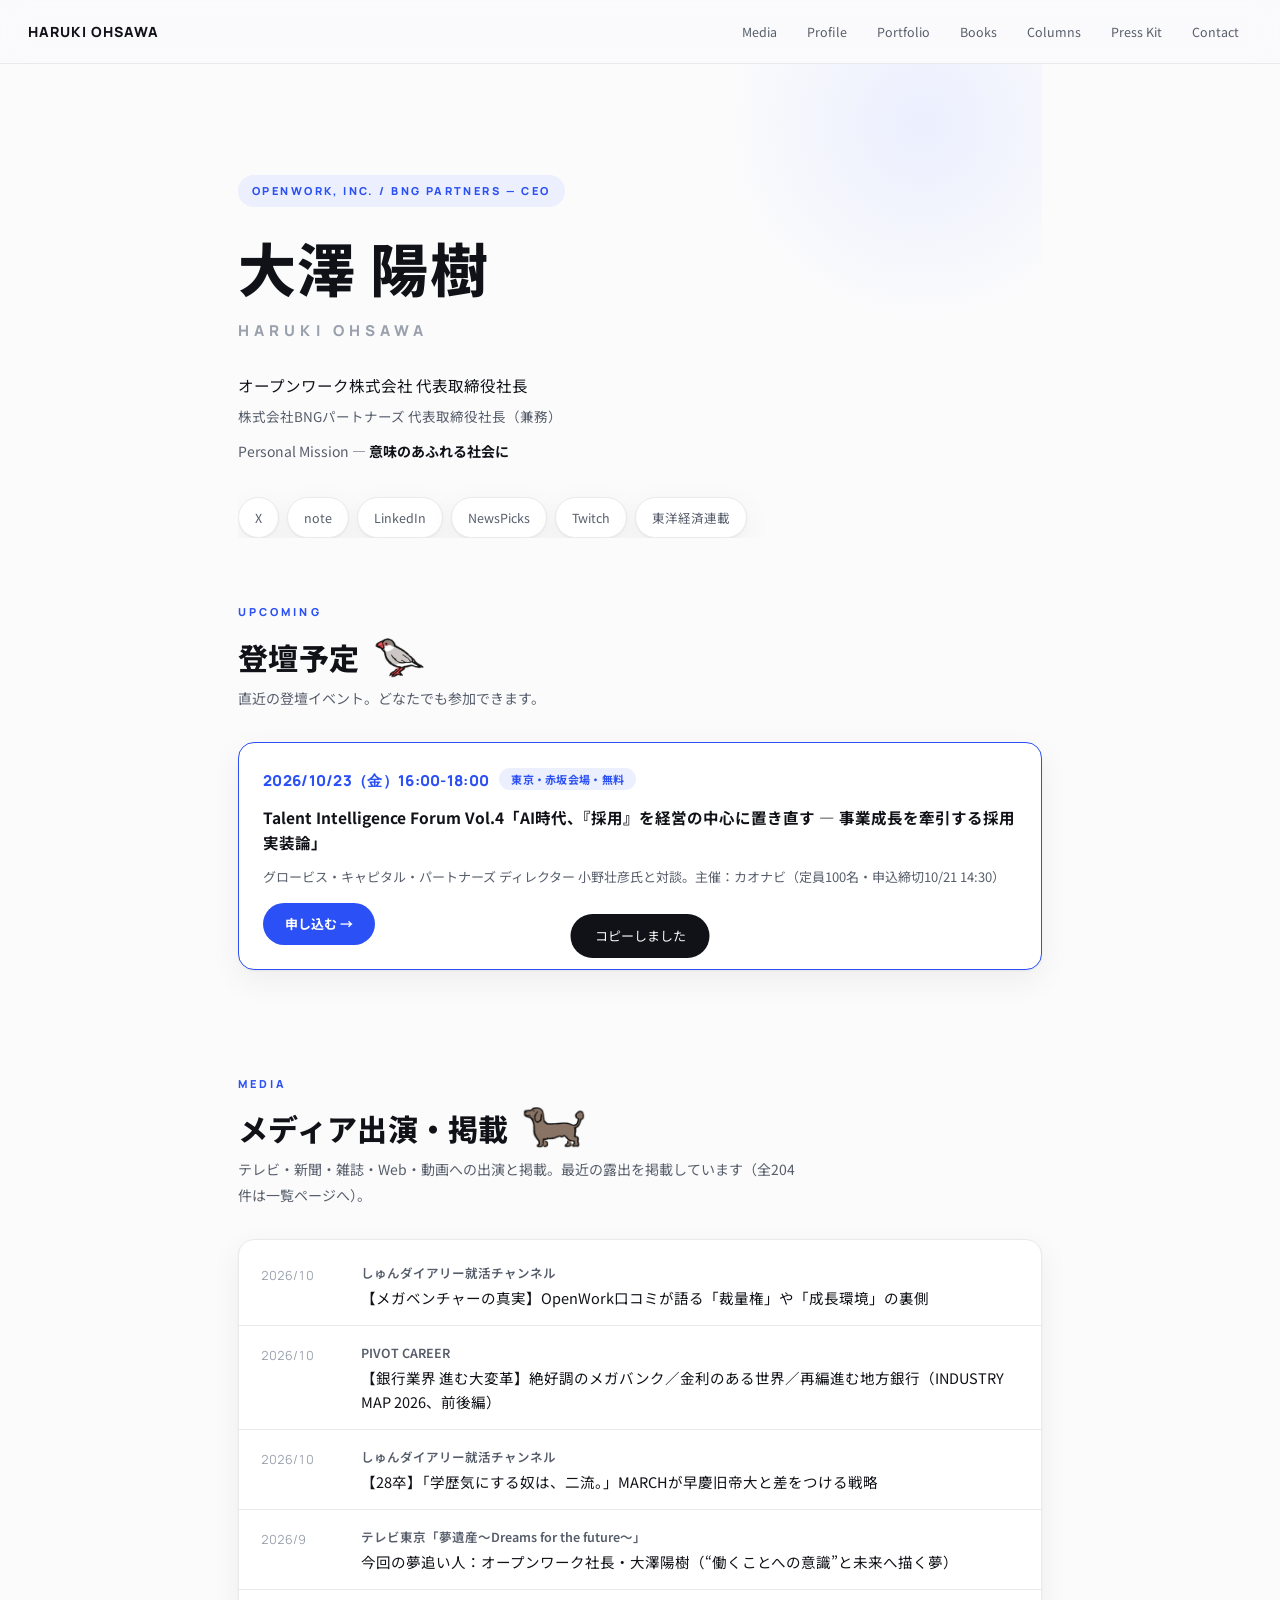
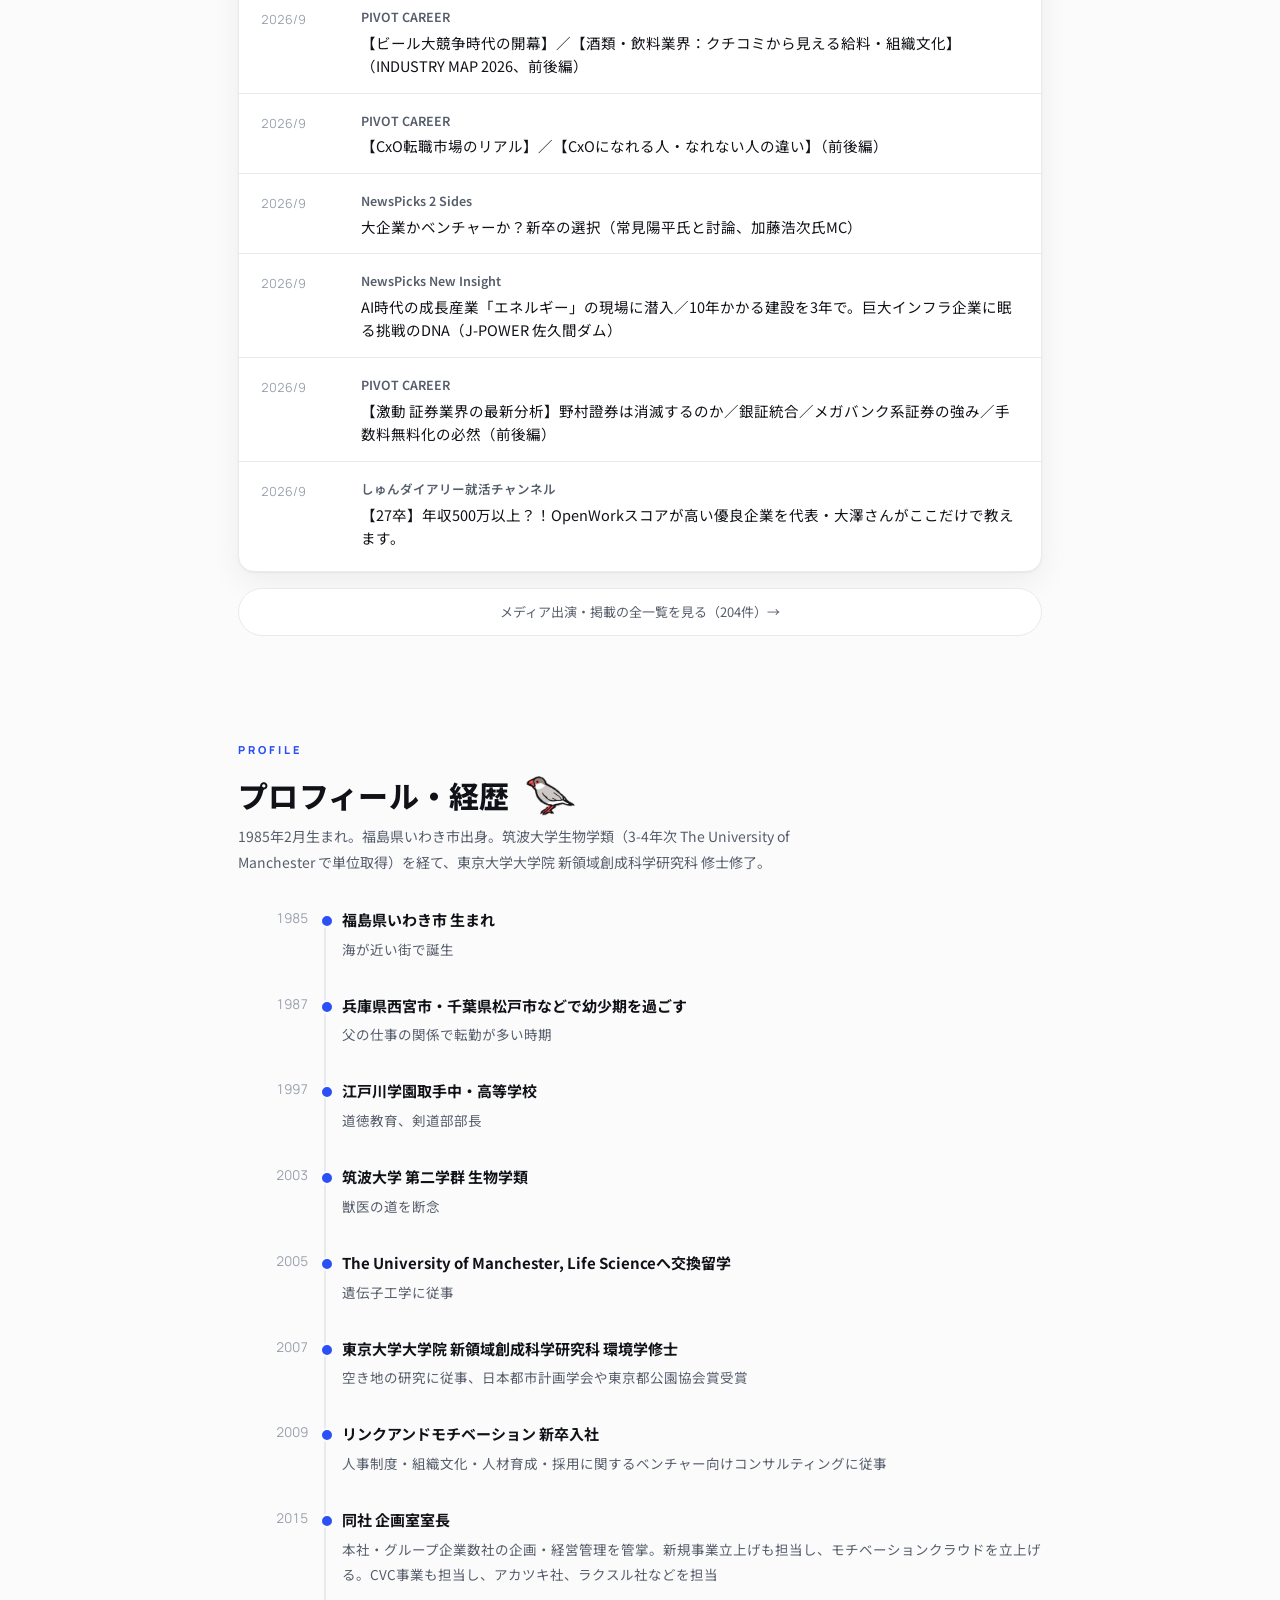
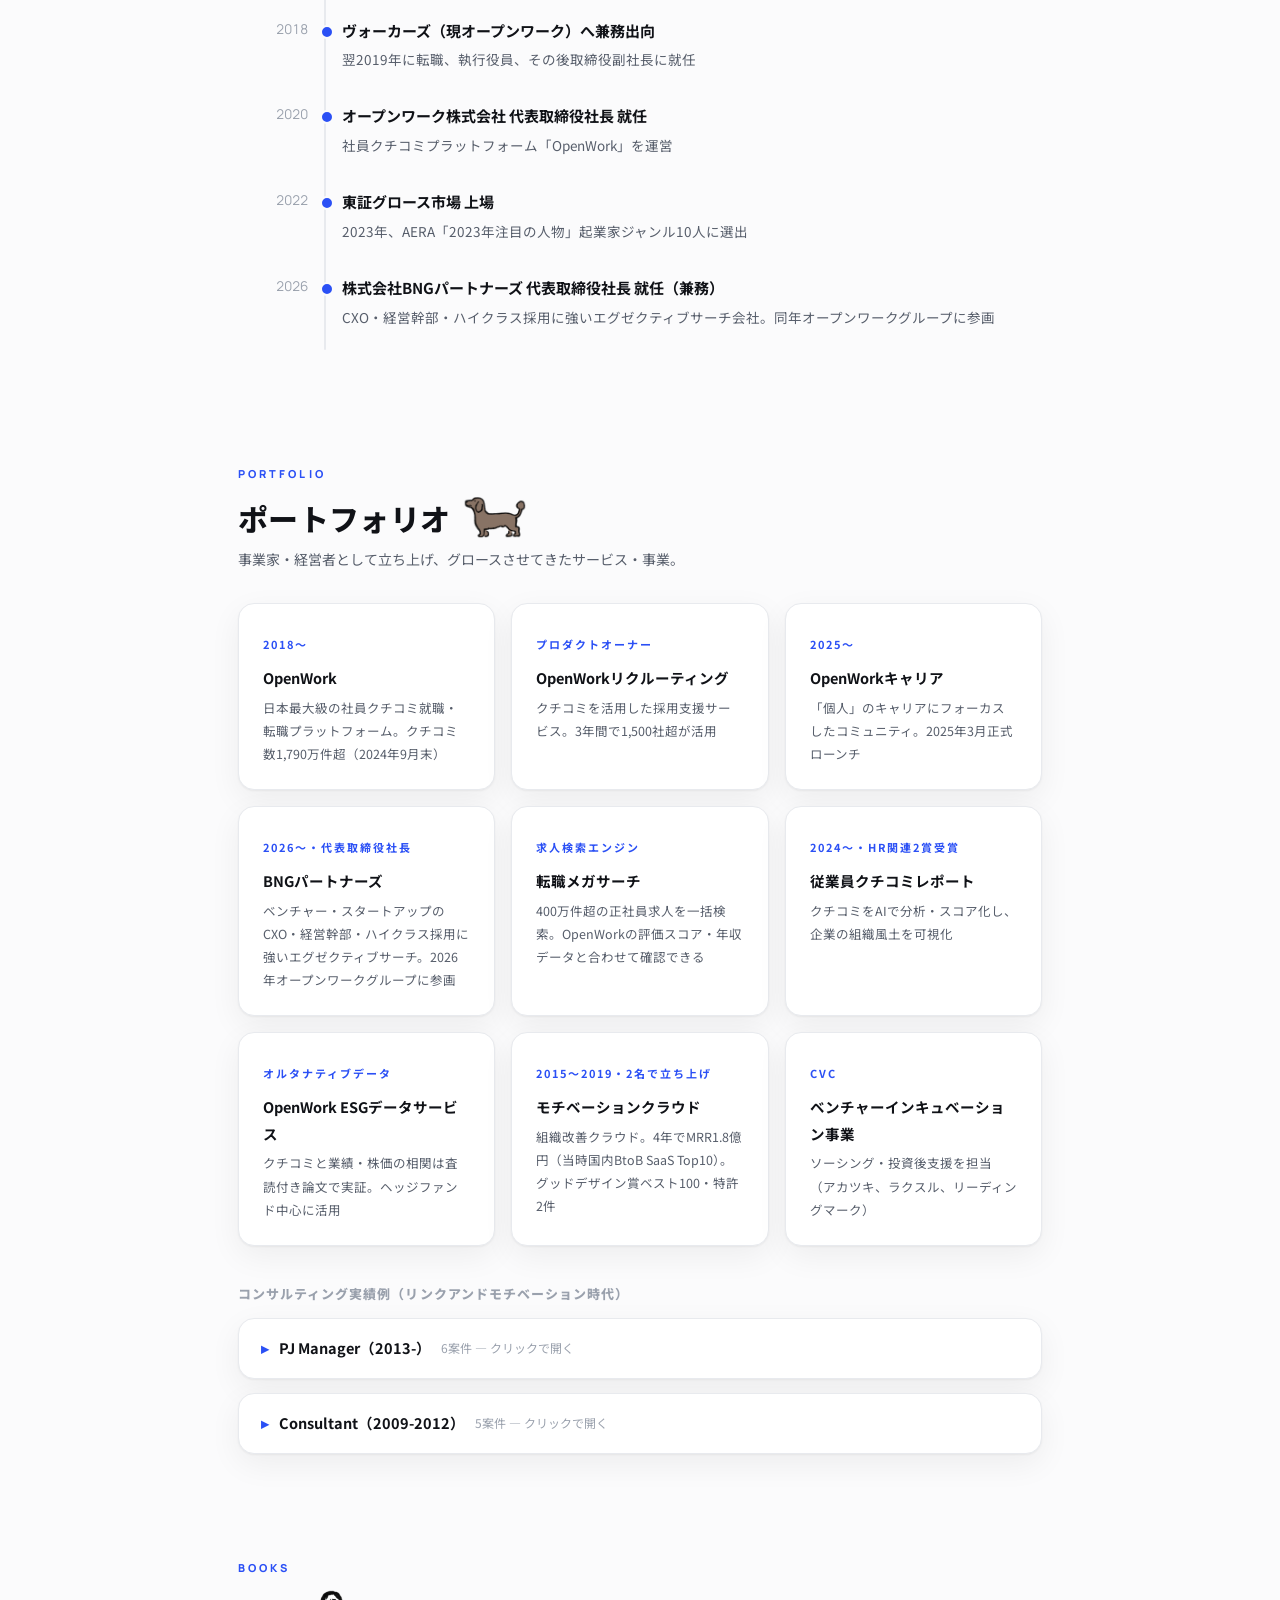
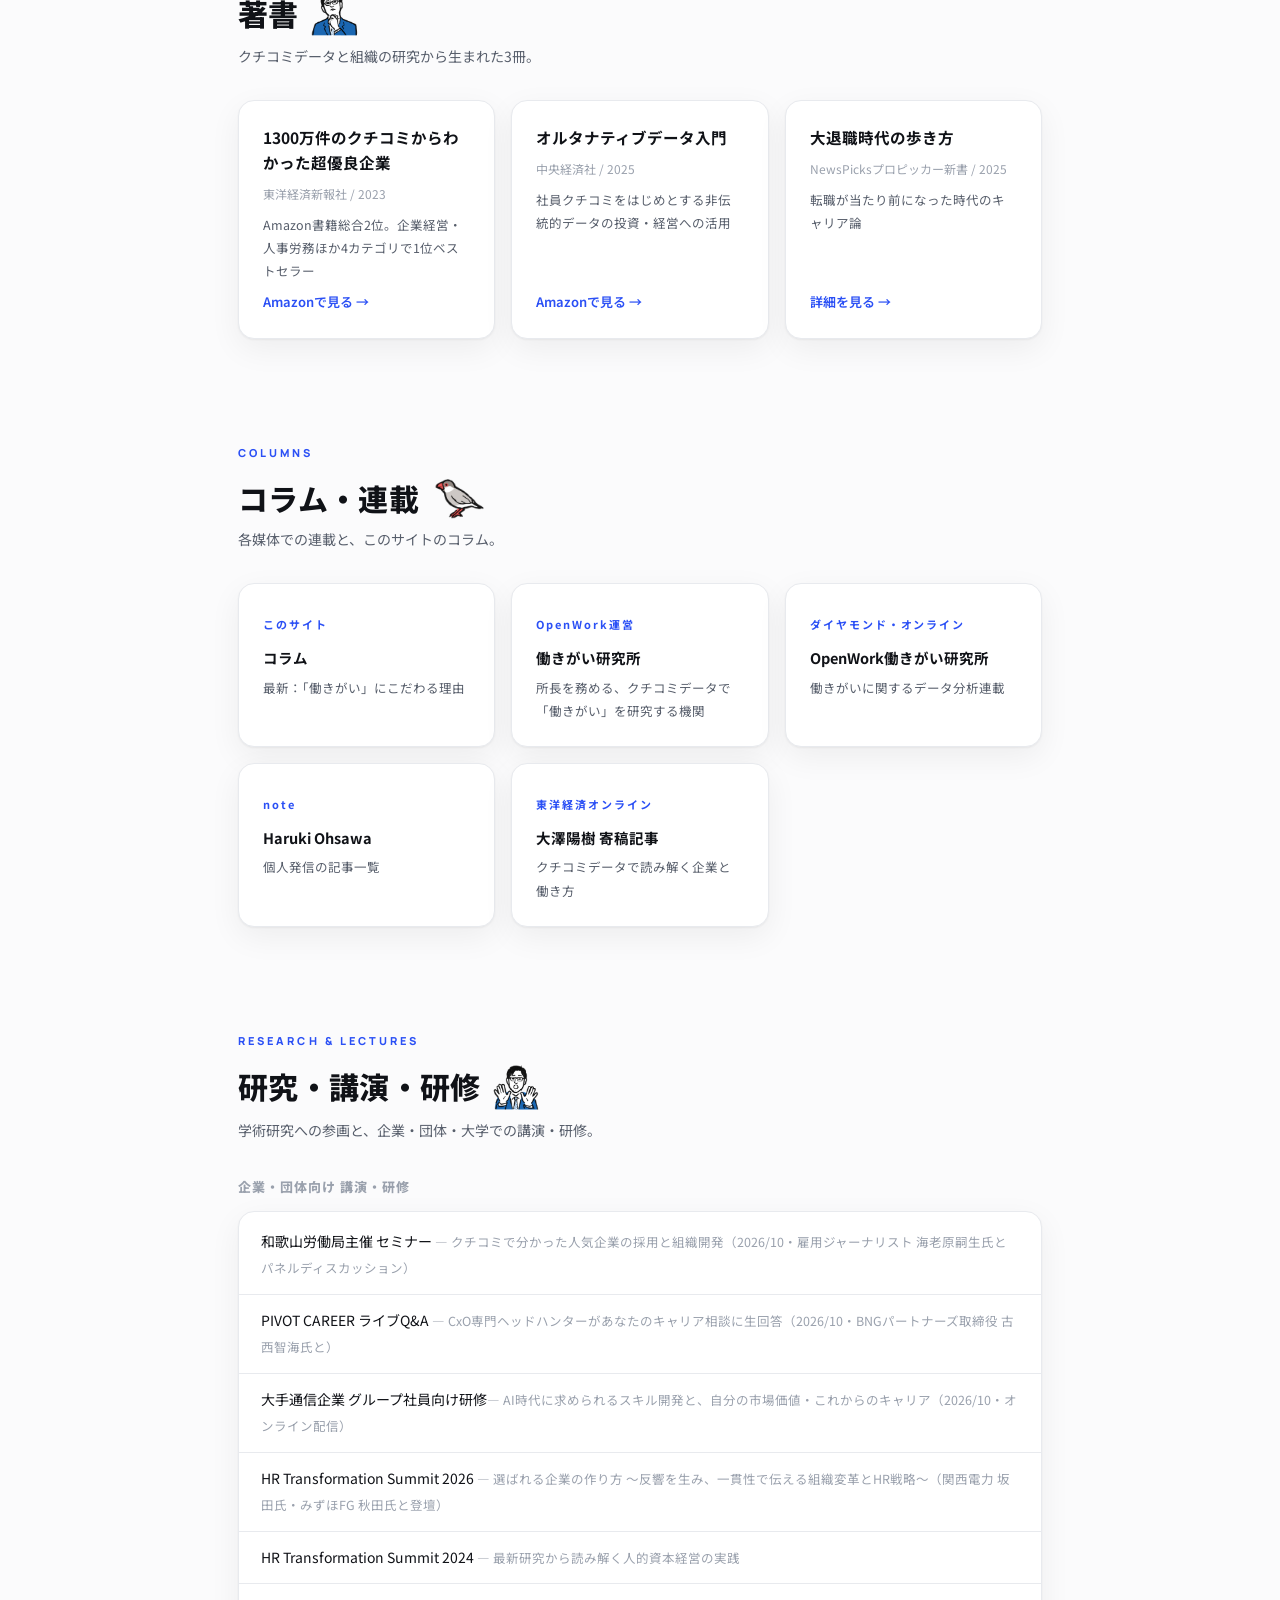
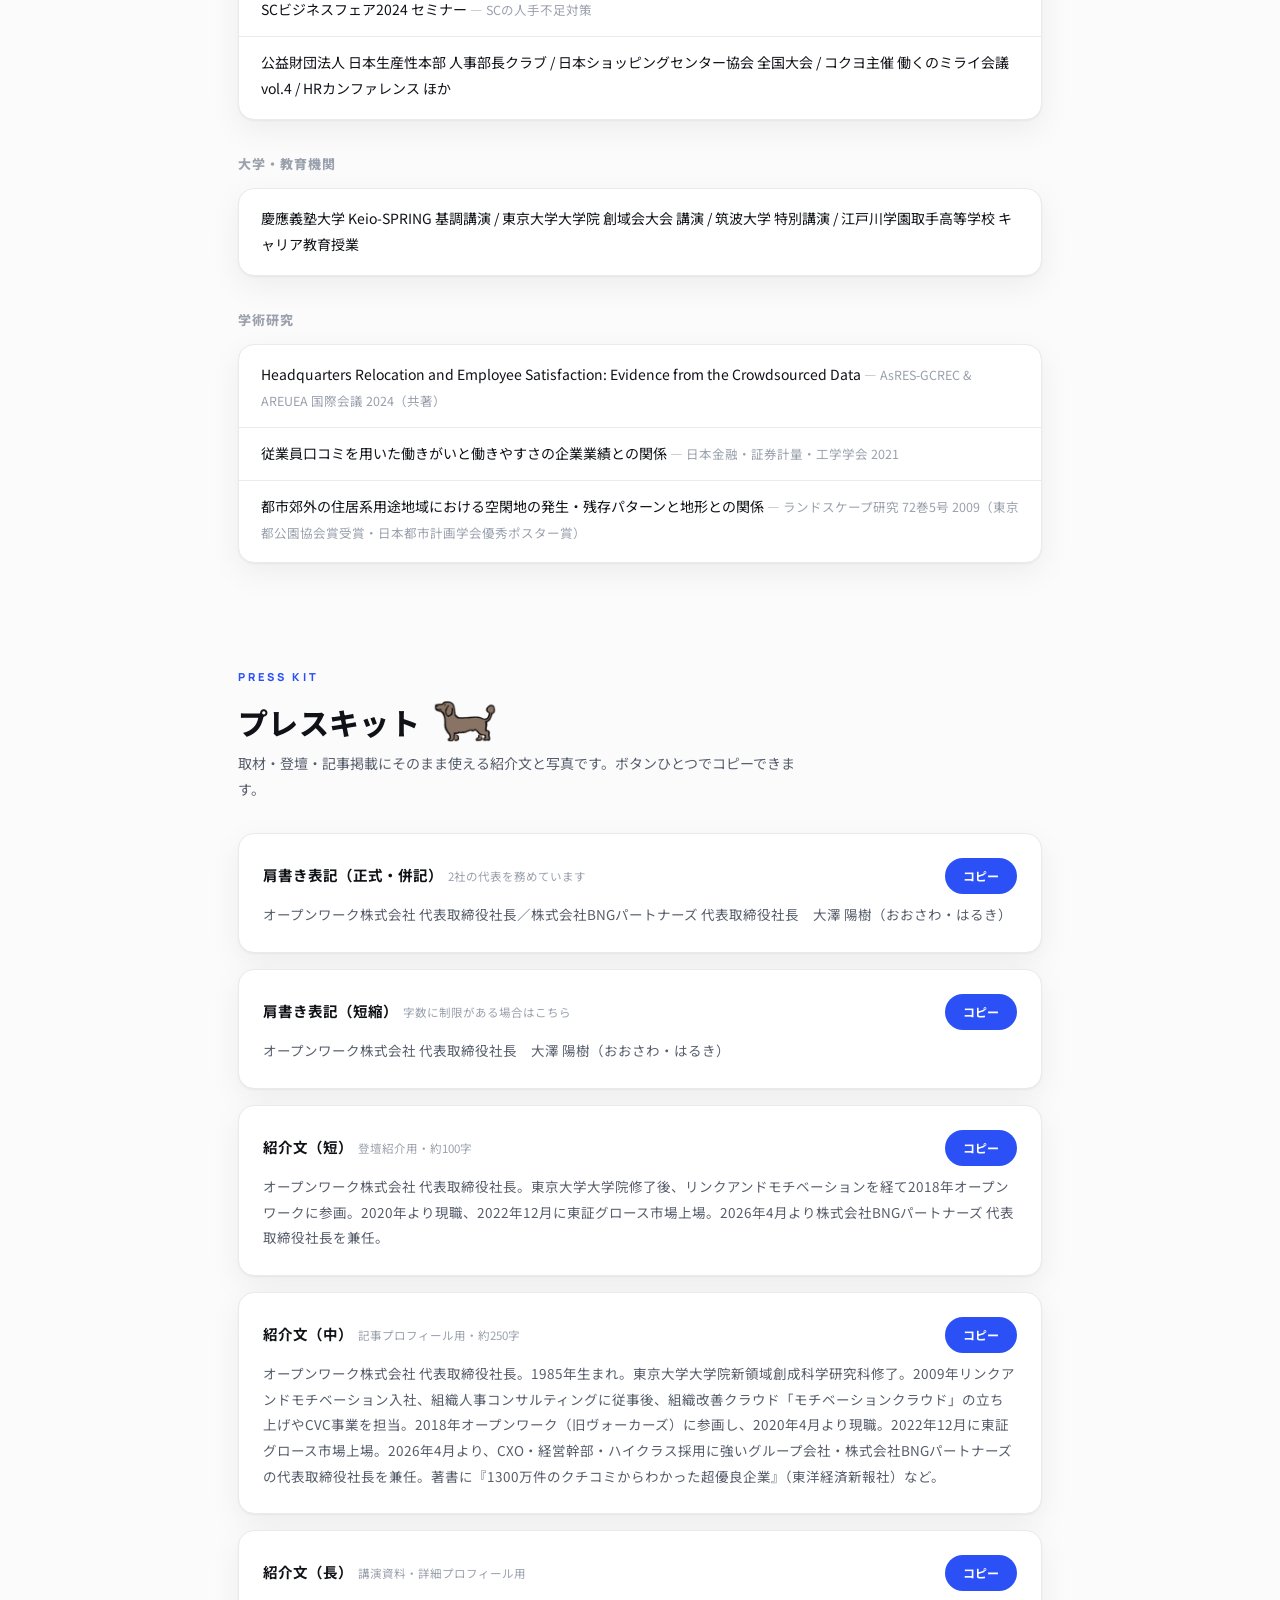
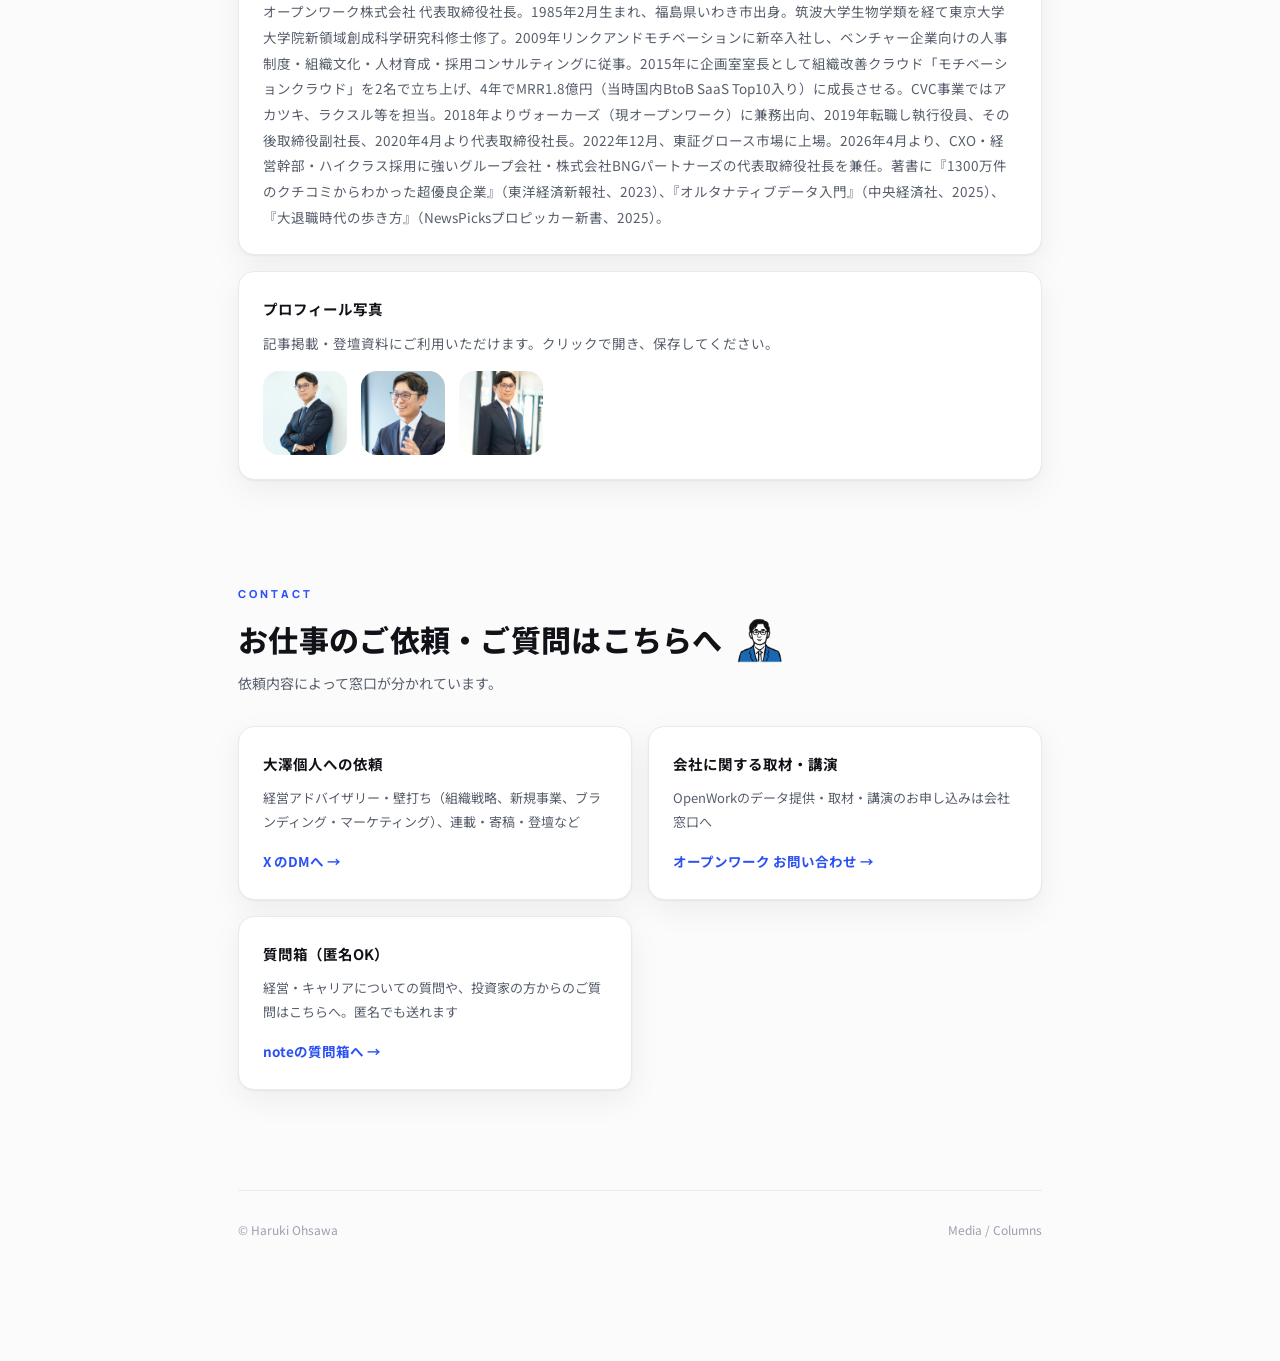
==== commit 515f84c3: "登壇予定を更新（終了分を実績へ、カオナビ登壇を追加）" ====
--- a/index.html
+++ b/index.html
@@ -113,16 +113,10 @@
   <p class="section-lead">直近の登壇イベント。どなたでも参加できます。</p>
   <div class="events">
     <div class="event-card">
-      <div class="e-date">2026/10/13（火）19:00-20:00<span class="e-tag">オンライン・無料</span></div>
-      <div class="e-name">PIVOT CAREER ライブQ&amp;A「CxO専門ヘッドハンターがあなたのキャリア相談に生回答」</div>
-      <div class="e-desc">BNGパートナーズ取締役 古西智海氏と、皆さんのキャリアの質問にその場で答えます。PIVOTアプリから参加登録。当日はYouTube Liveで配信、事前質問も受付中。</div>
-      <a class="e-apply" href="https://pivotmedia.co.jp/app/mile/benefit/11BQ0NCPA68KFBJHFD11NH2XJZ" target="_blank" rel="noopener">申し込む →</a>
-    </div>
-    <div class="event-card">
-      <div class="e-date">2026/10/16（金）13:30-15:30<span class="e-tag">和歌山会場＋オンライン・無料</span></div>
-      <div class="e-name">クチコミで分かった人気企業の採用と組織開発セミナー</div>
-      <div class="e-desc">雇用ジャーナリスト 海老原嗣生氏とパネルディスカッションも。主催：和歌山労働局（会場定員20名・申込締切10/12）</div>
-      <a class="e-apply" href="https://wakayama-chuukounen.mhlw.go.jp/event/soshikikaihatu/" target="_blank" rel="noopener">申し込む →</a>
+      <div class="e-date">2026/10/23（金）16:00-18:00<span class="e-tag">東京・赤坂会場・無料</span></div>
+      <div class="e-name">Talent Intelligence Forum Vol.4「AI時代、『採用』を経営の中心に置き直す ― 事業成長を牽引する採用実装論」</div>
+      <div class="e-desc">グロービス・キャピタル・パートナーズ ディレクター 小野壮彦氏と対談。主催：カオナビ（定員100名・申込締切10/21 14:30）</div>
+      <a class="e-apply" href="https://jinjibu.jp/seminar/detl/146976/" target="_blank" rel="noopener">申し込む →</a>
     </div>
   </div>
 </section>
@@ -240,7 +234,9 @@
   <p class="section-lead">学術研究への参画と、企業・団体・大学での講演・研修。</p>
   <p class="sub-head">企業・団体向け 講演・研修</p>
   <ul class="plain">
-    <li>大手通信企業 グループ社員向け研修 <span class="sub">— AI時代に求められるスキル開発と、自分の市場価値・これからのキャリア（2026/10・オンライン配信）</span></li>
+    <li>和歌山労働局主催 セミナー <span class="sub">— クチコミで分かった人気企業の採用と組織開発（2026/10・雇用ジャーナリスト 海老原嗣生氏とパネルディスカッション）</span></li>
+    <li>PIVOT CAREER ライブQ&amp;A <span class="sub">— CxO専門ヘッドハンターがあなたのキャリア相談に生回答（2026/10・BNGパートナーズ取締役 古西智海氏と）</span></li>
+    <li>大手通信企業 グループ社員向け研修<span class="sub">— AI時代に求められるスキル開発と、自分の市場価値・これからのキャリア（2026/10・オンライン配信）</span></li>
     <li>HR Transformation Summit 2026 <span class="sub">— 選ばれる企業の作り方 〜反響を生み、一貫性で伝える組織変革とHR戦略〜（関西電力 坂田氏・みずほFG 秋田氏と登壇）</span></li>
     <li>HR Transformation Summit 2024 <span class="sub">— 最新研究から読み解く人的資本経営の実践</span></li>
     <li>SCビジネスフェア2024 セミナー <span class="sub">— SCの人手不足対策</span></li>
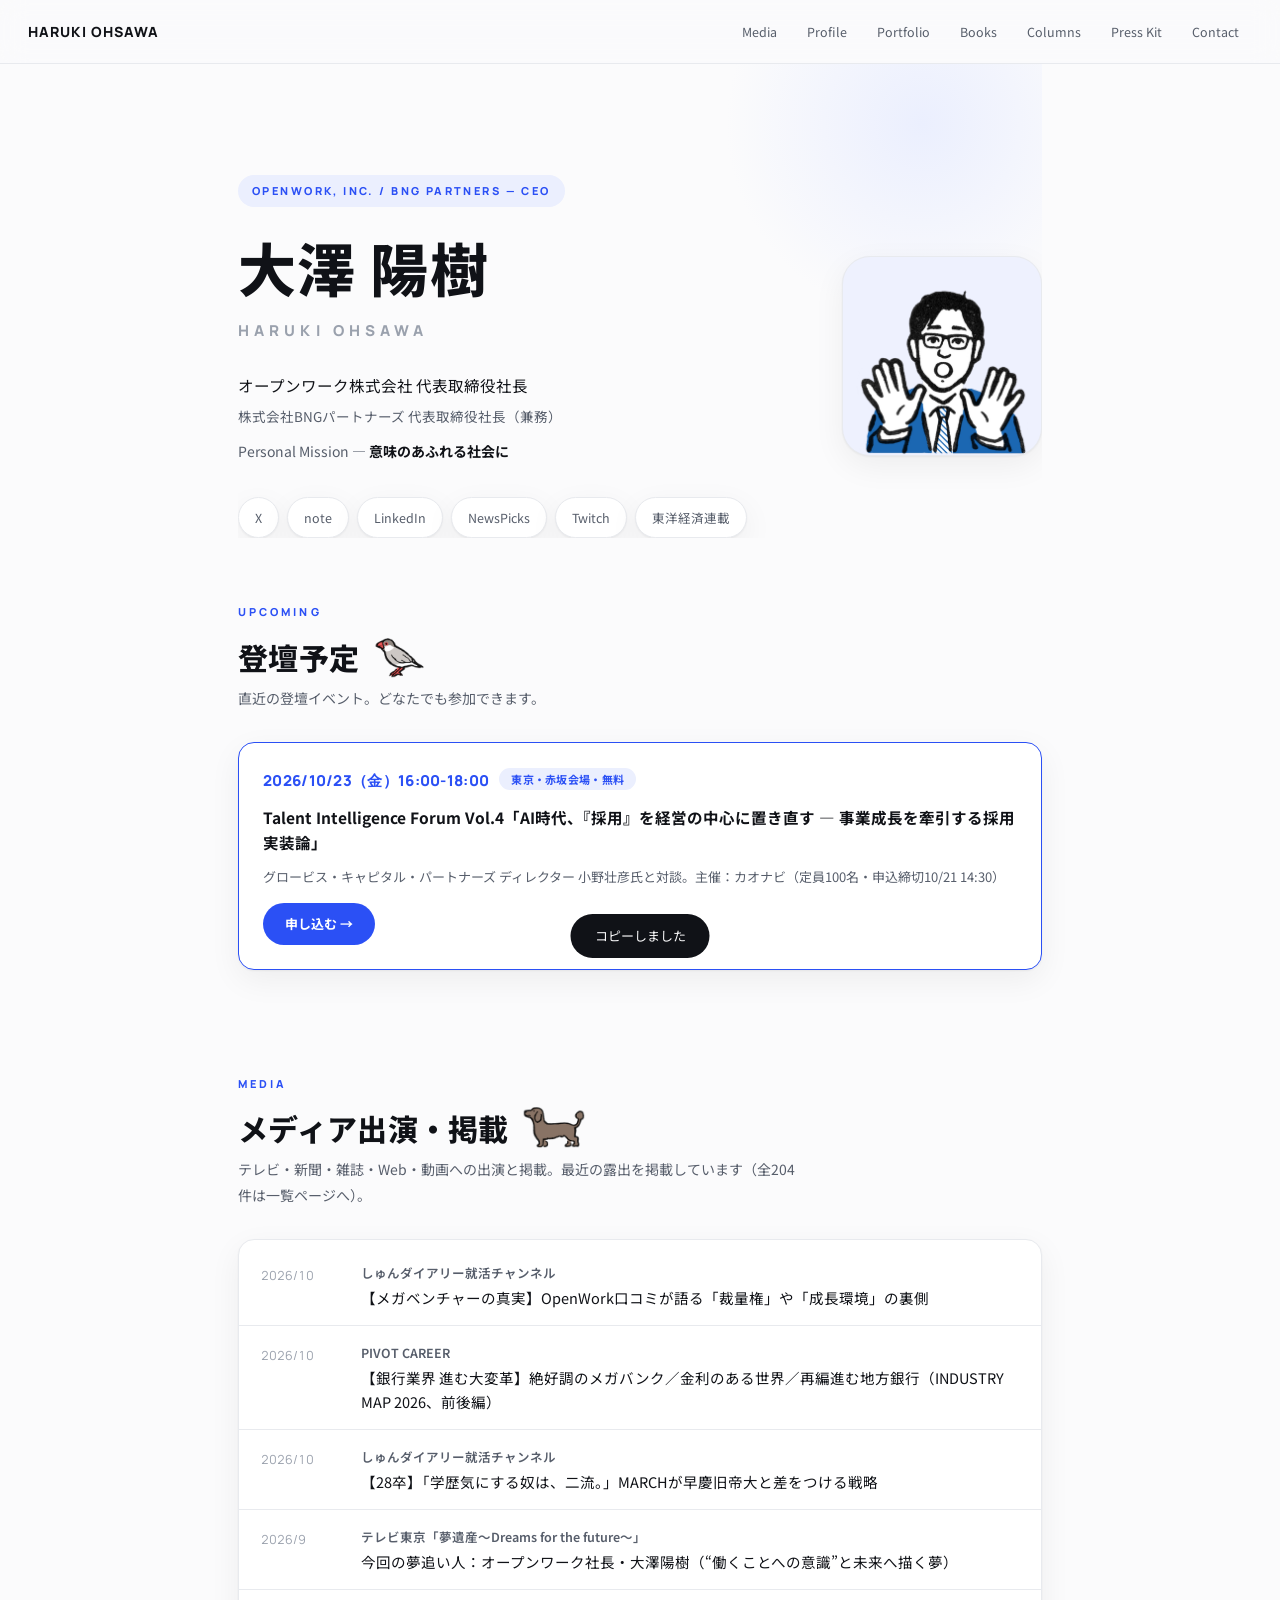
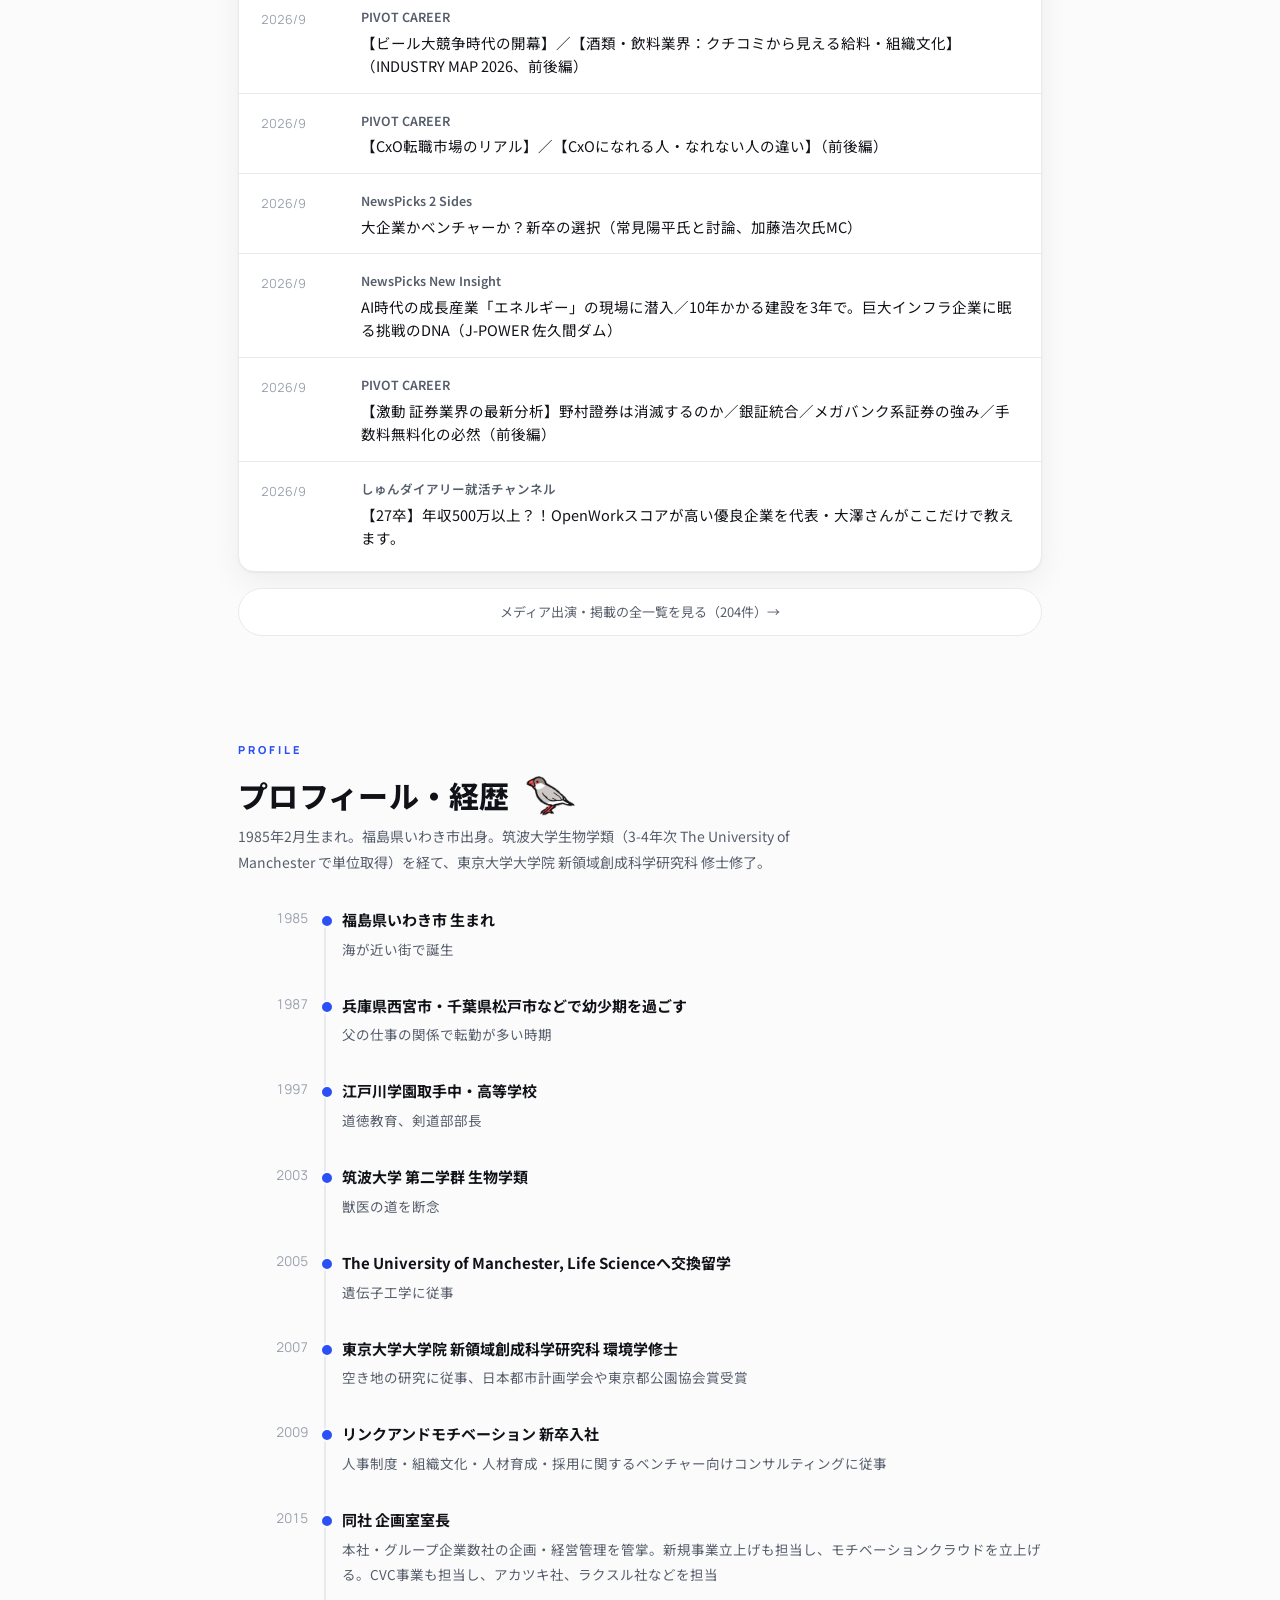
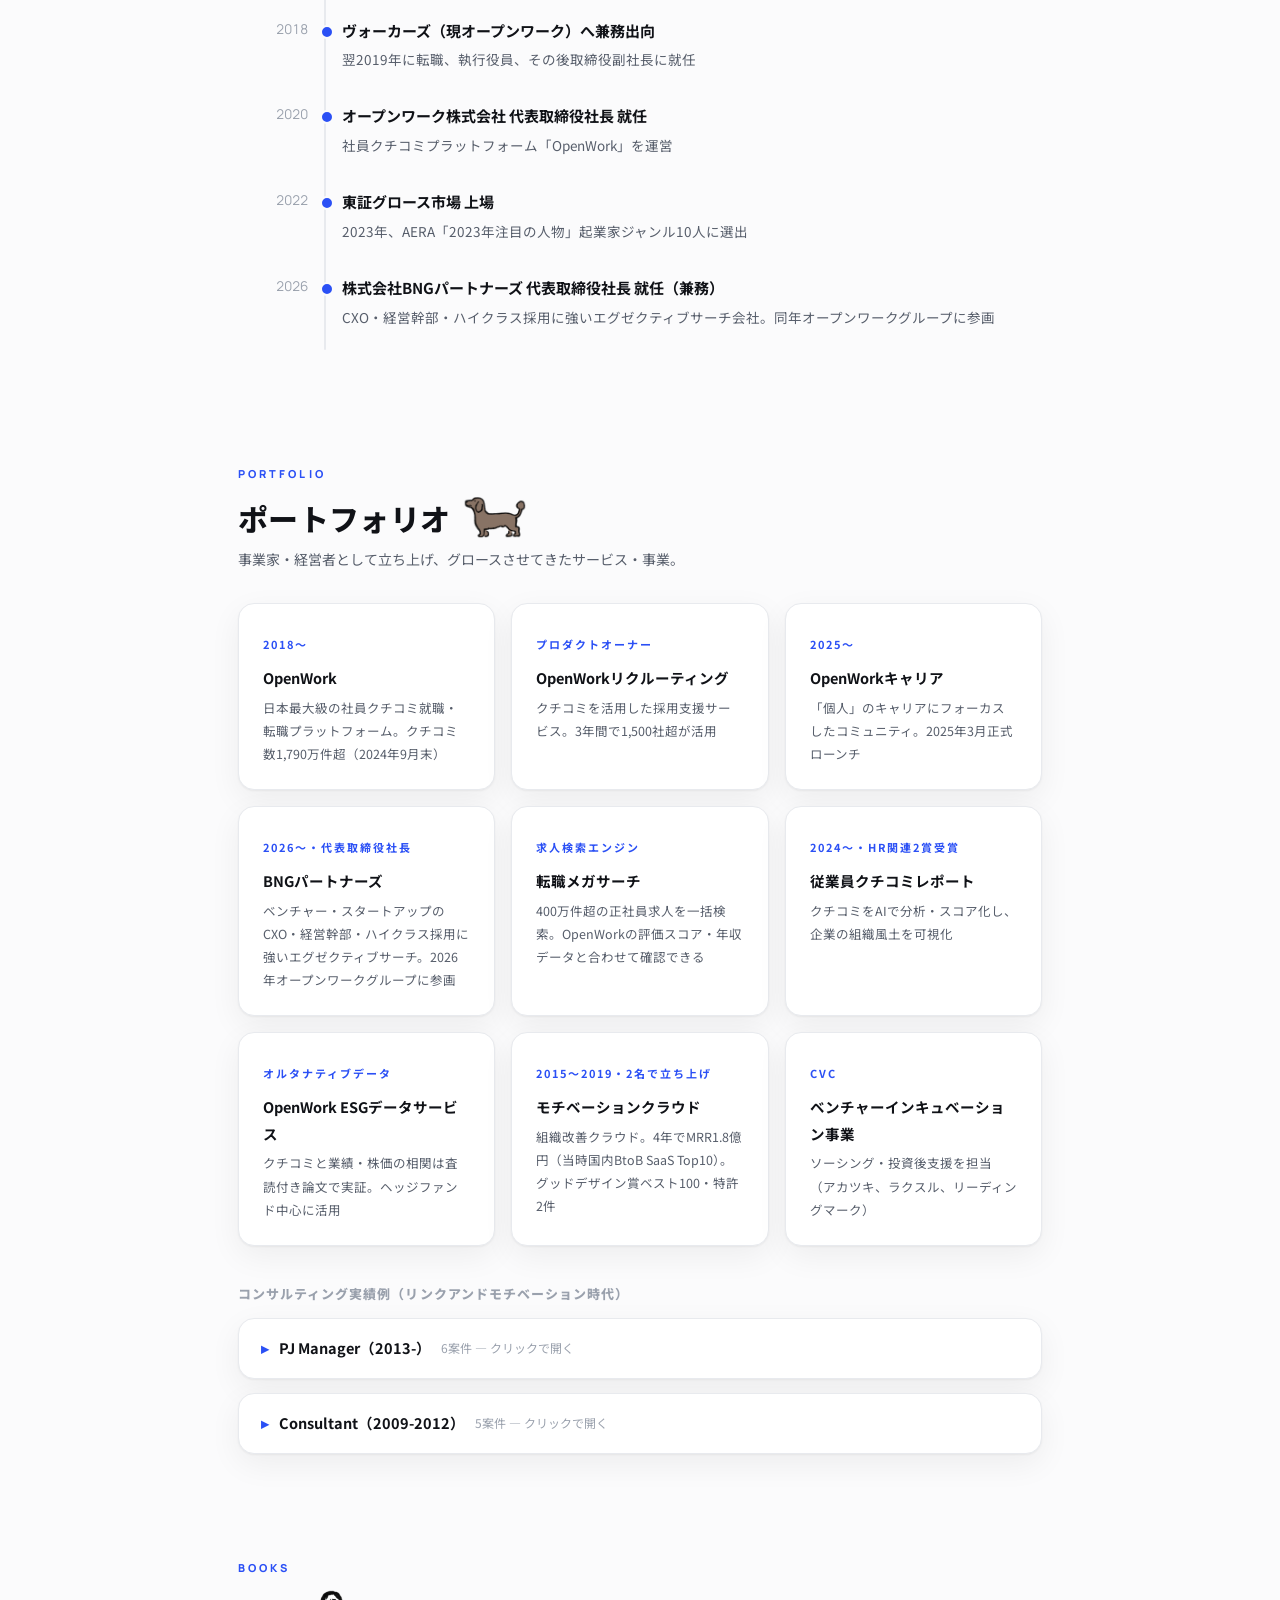
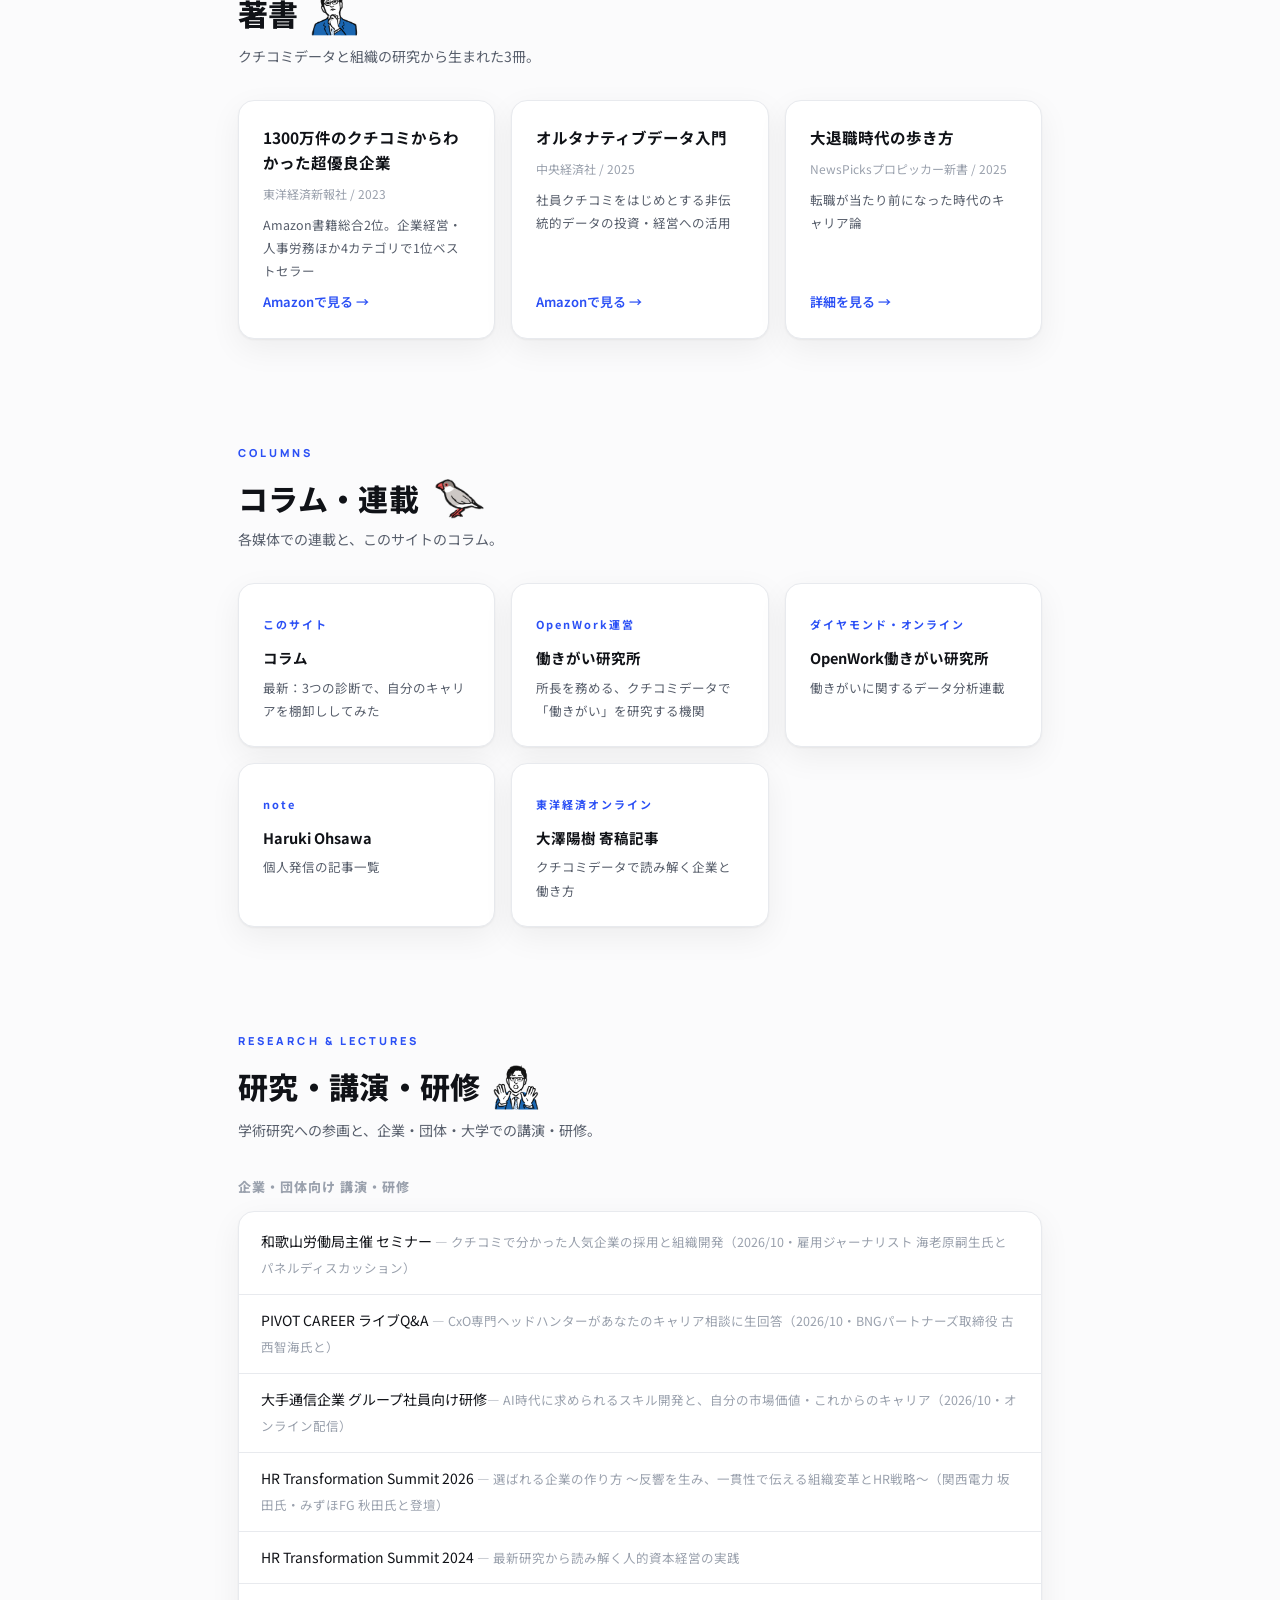
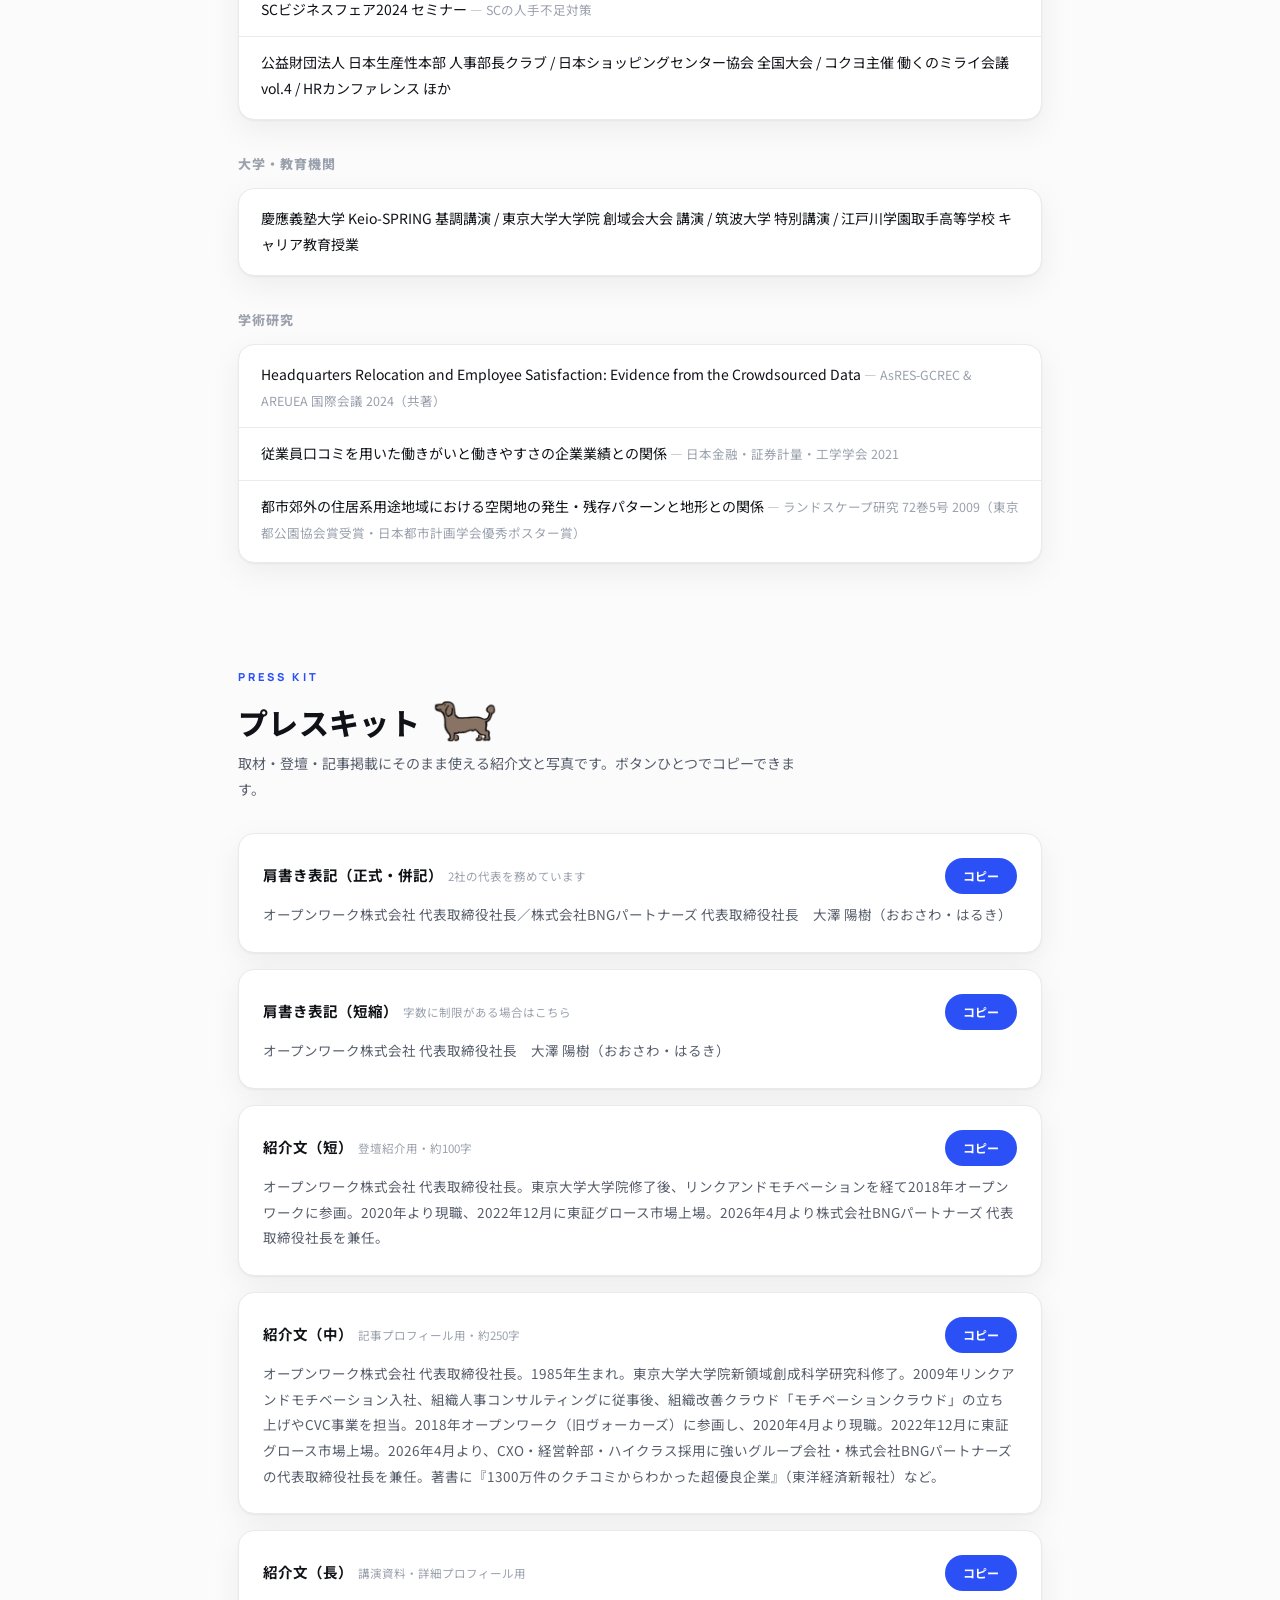
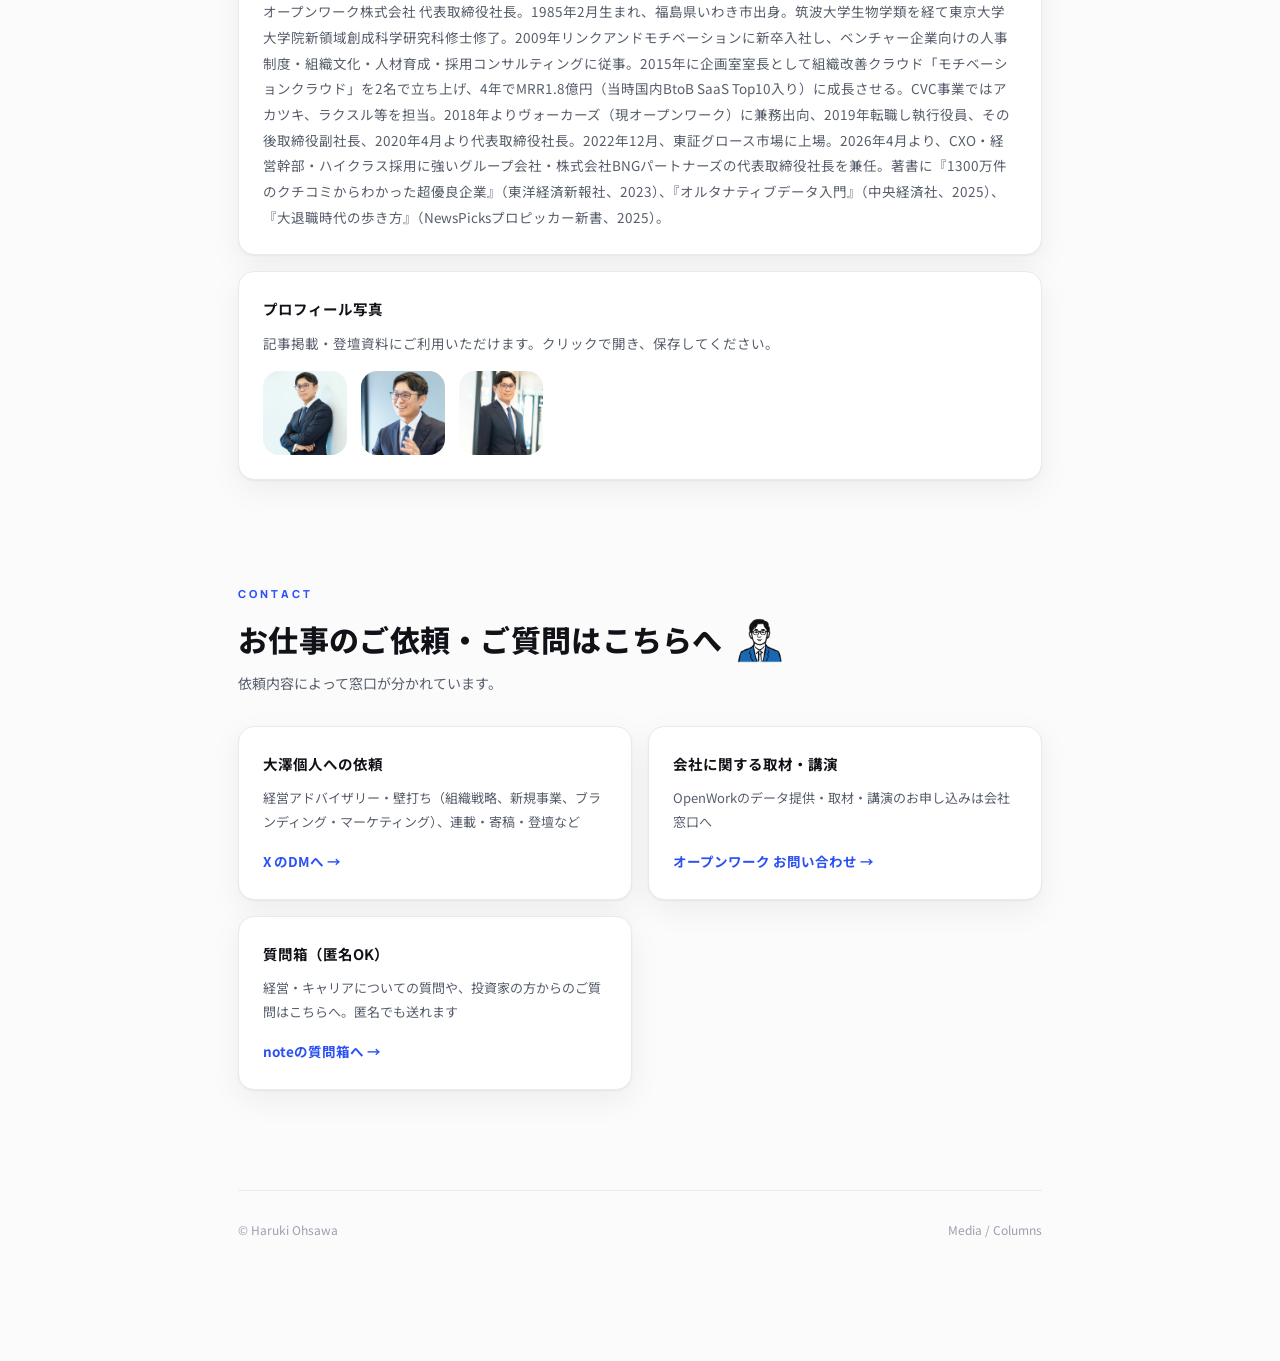
==== commit d4f37f37: "コラム追加：3つの診断で、自分のキャリアを棚卸ししてみた" ====
--- a/index.html
+++ b/index.html
@@ -220,7 +220,7 @@
   <h2>コラム・連載<img class="h2-stamp stamp-bird" src="assets/stamp-bird.png" alt="" aria-hidden="true" width="72" height="57"></h2>
   <p class="section-lead">各媒体での連載と、このサイトのコラム。</p>
   <div class="col-links">
-    <a class="col-card" href="columns/"><span class="c-where">このサイト</span><div class="c-name">コラム</div><div class="c-desc">最新：「働きがい」にこだわる理由</div></a>
+    <a class="col-card" href="columns/"><span class="c-where">このサイト</span><div class="c-name">コラム</div><div class="c-desc">最新：3つの診断で、自分のキャリアを棚卸ししてみた</div></a>
     <a class="col-card" href="https://hatarakigai.openwork.jp/" target="_blank" rel="noopener"><span class="c-where">OpenWork運営</span><div class="c-name">働きがい研究所</div><div class="c-desc">所長を務める、クチコミデータで「働きがい」を研究する機関</div></a>
     <a class="col-card" href="https://diamond.jp/ud/authors/58abbd6e7765611bd0560300" target="_blank" rel="noopener"><span class="c-where">ダイヤモンド・オンライン</span><div class="c-name">OpenWork働きがい研究所</div><div class="c-desc">働きがいに関するデータ分析連載</div></a>
     <a class="col-card" href="https://note.com/haruki_ohsawa/" target="_blank" rel="noopener"><span class="c-where">note</span><div class="c-name">Haruki Ohsawa</div><div class="c-desc">個人発信の記事一覧</div></a>
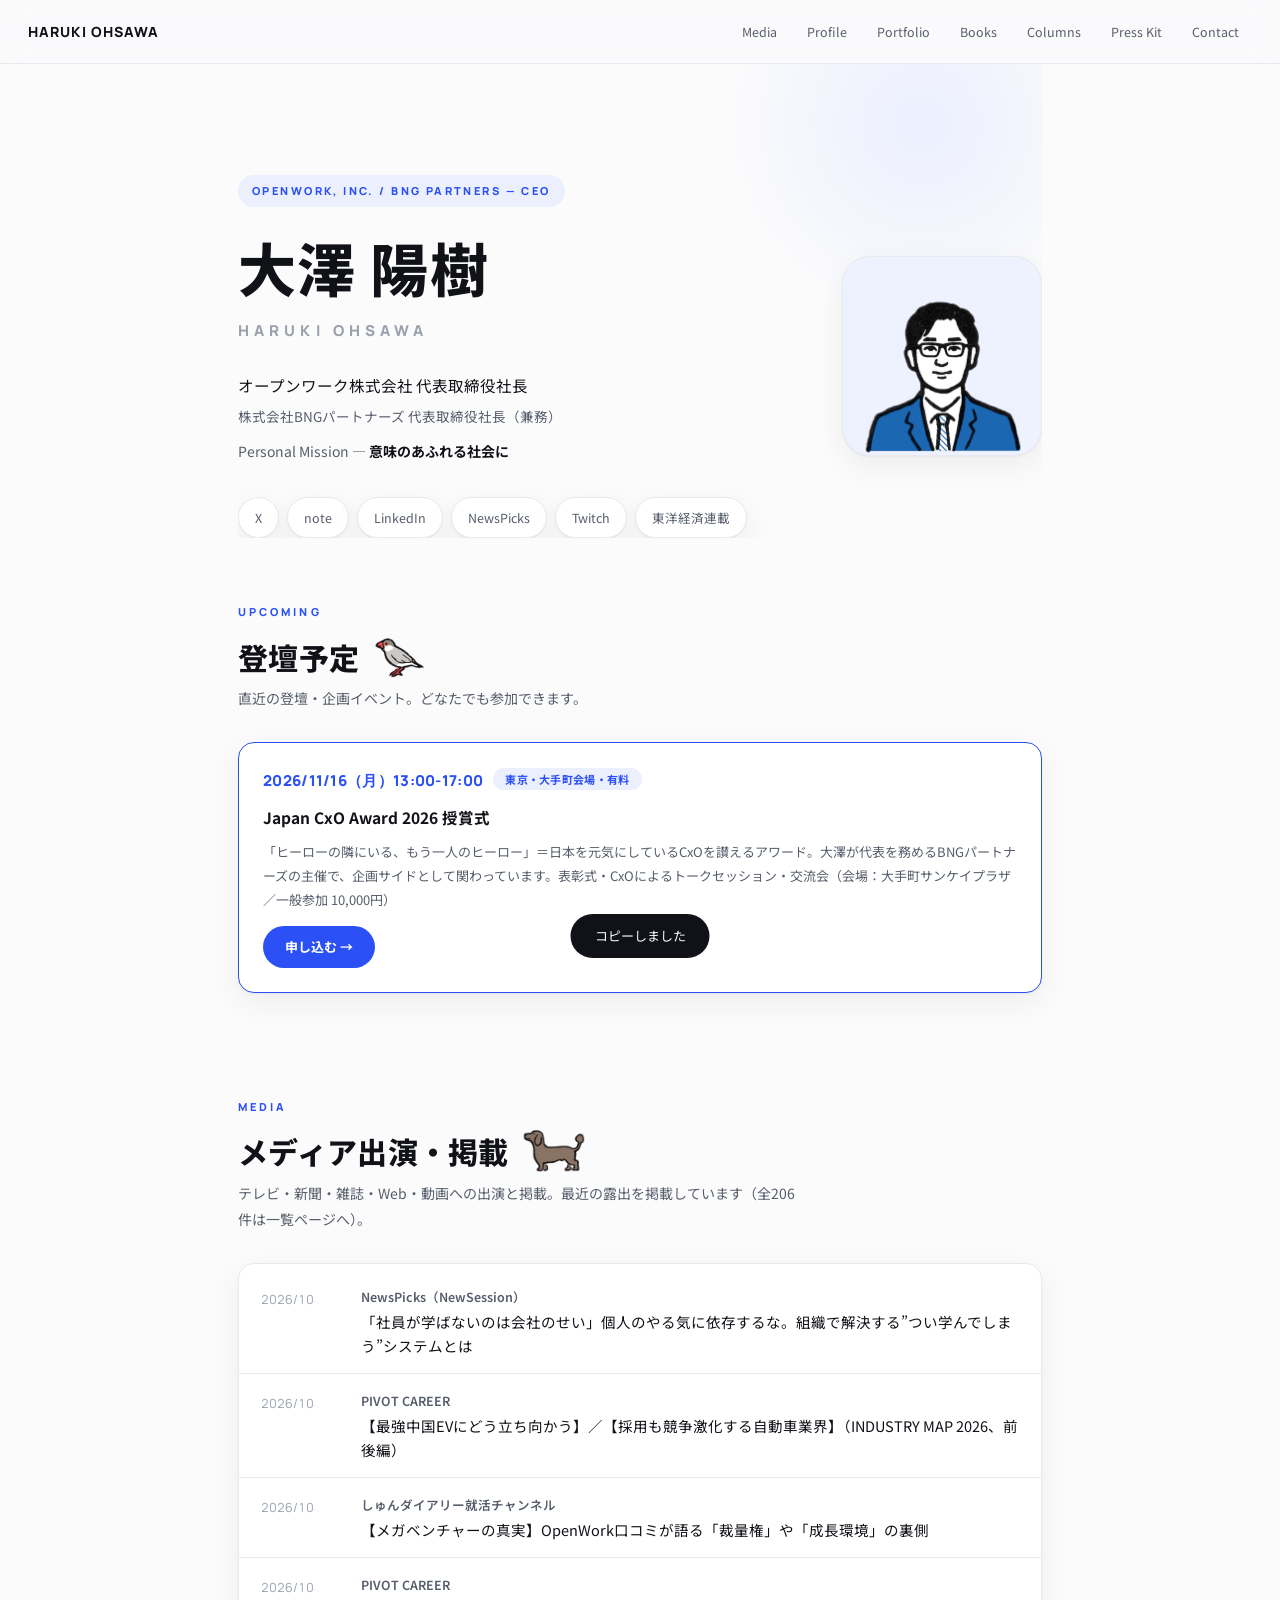
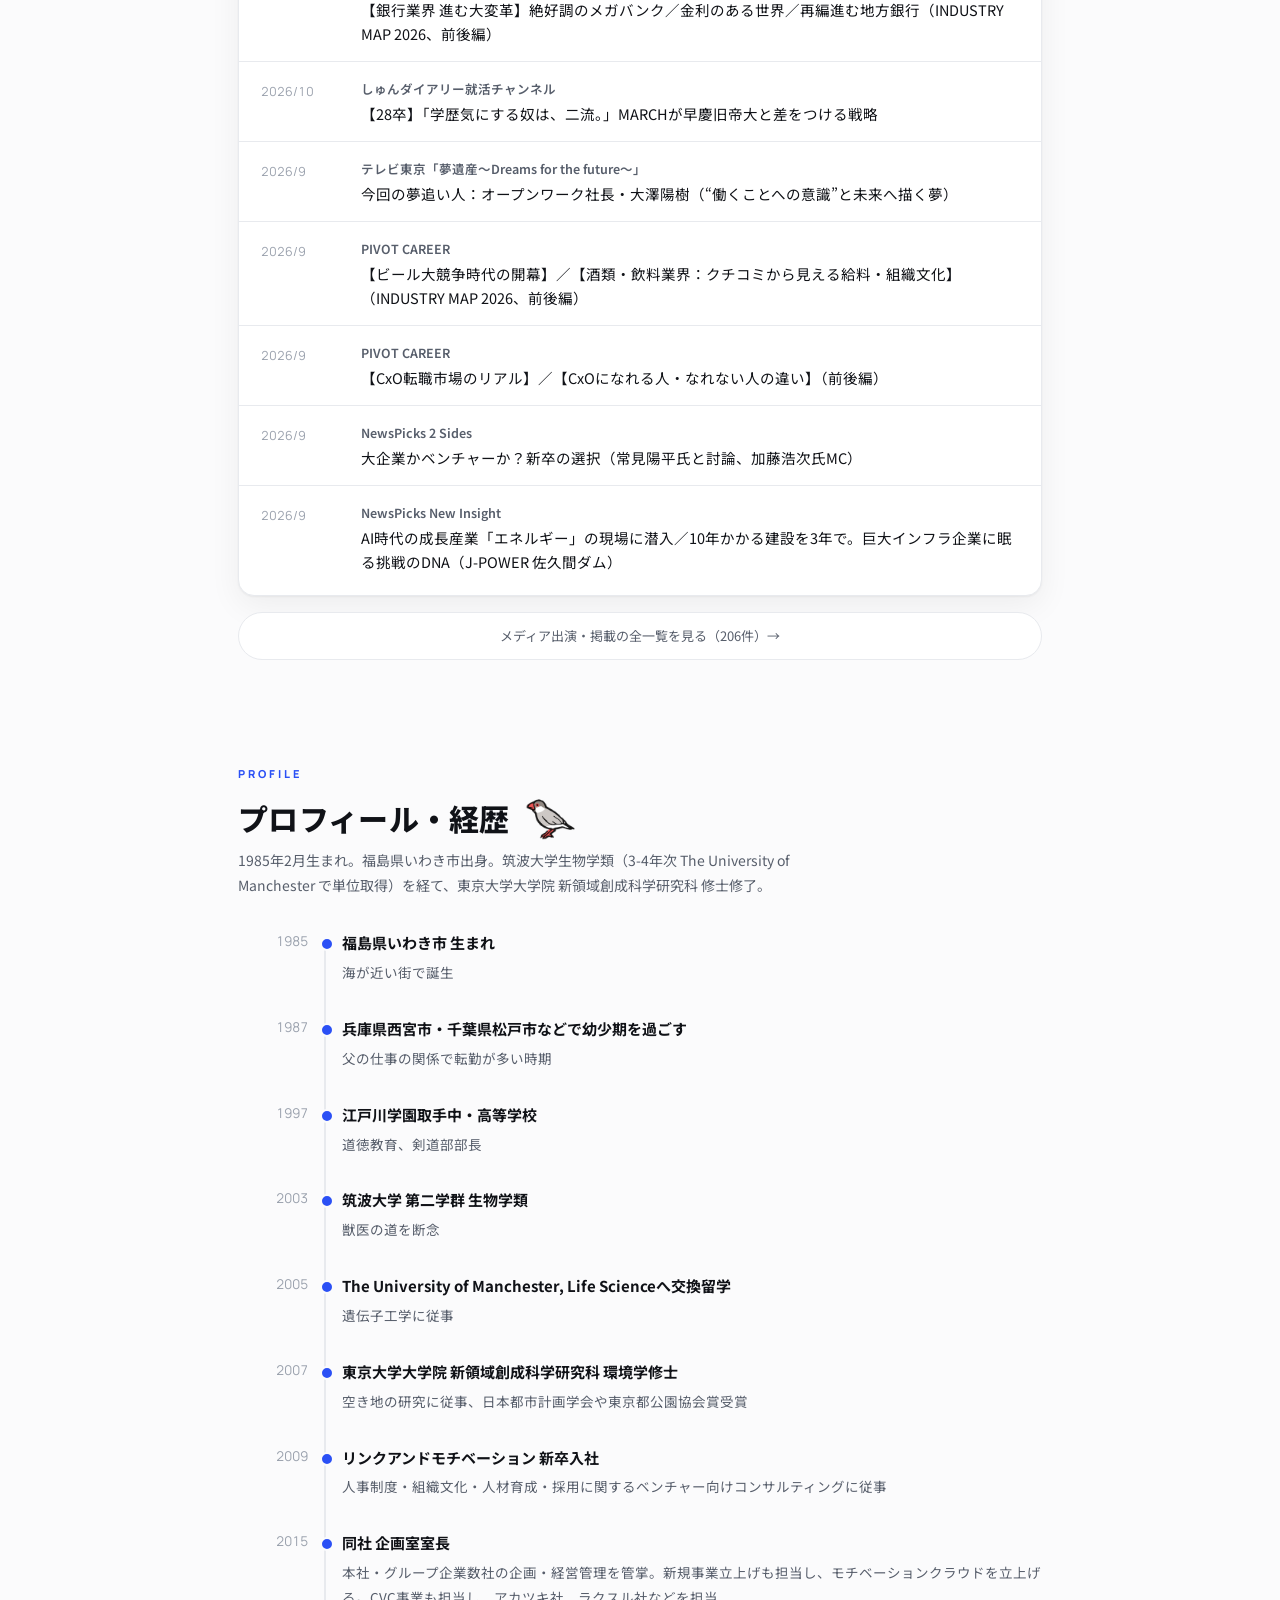
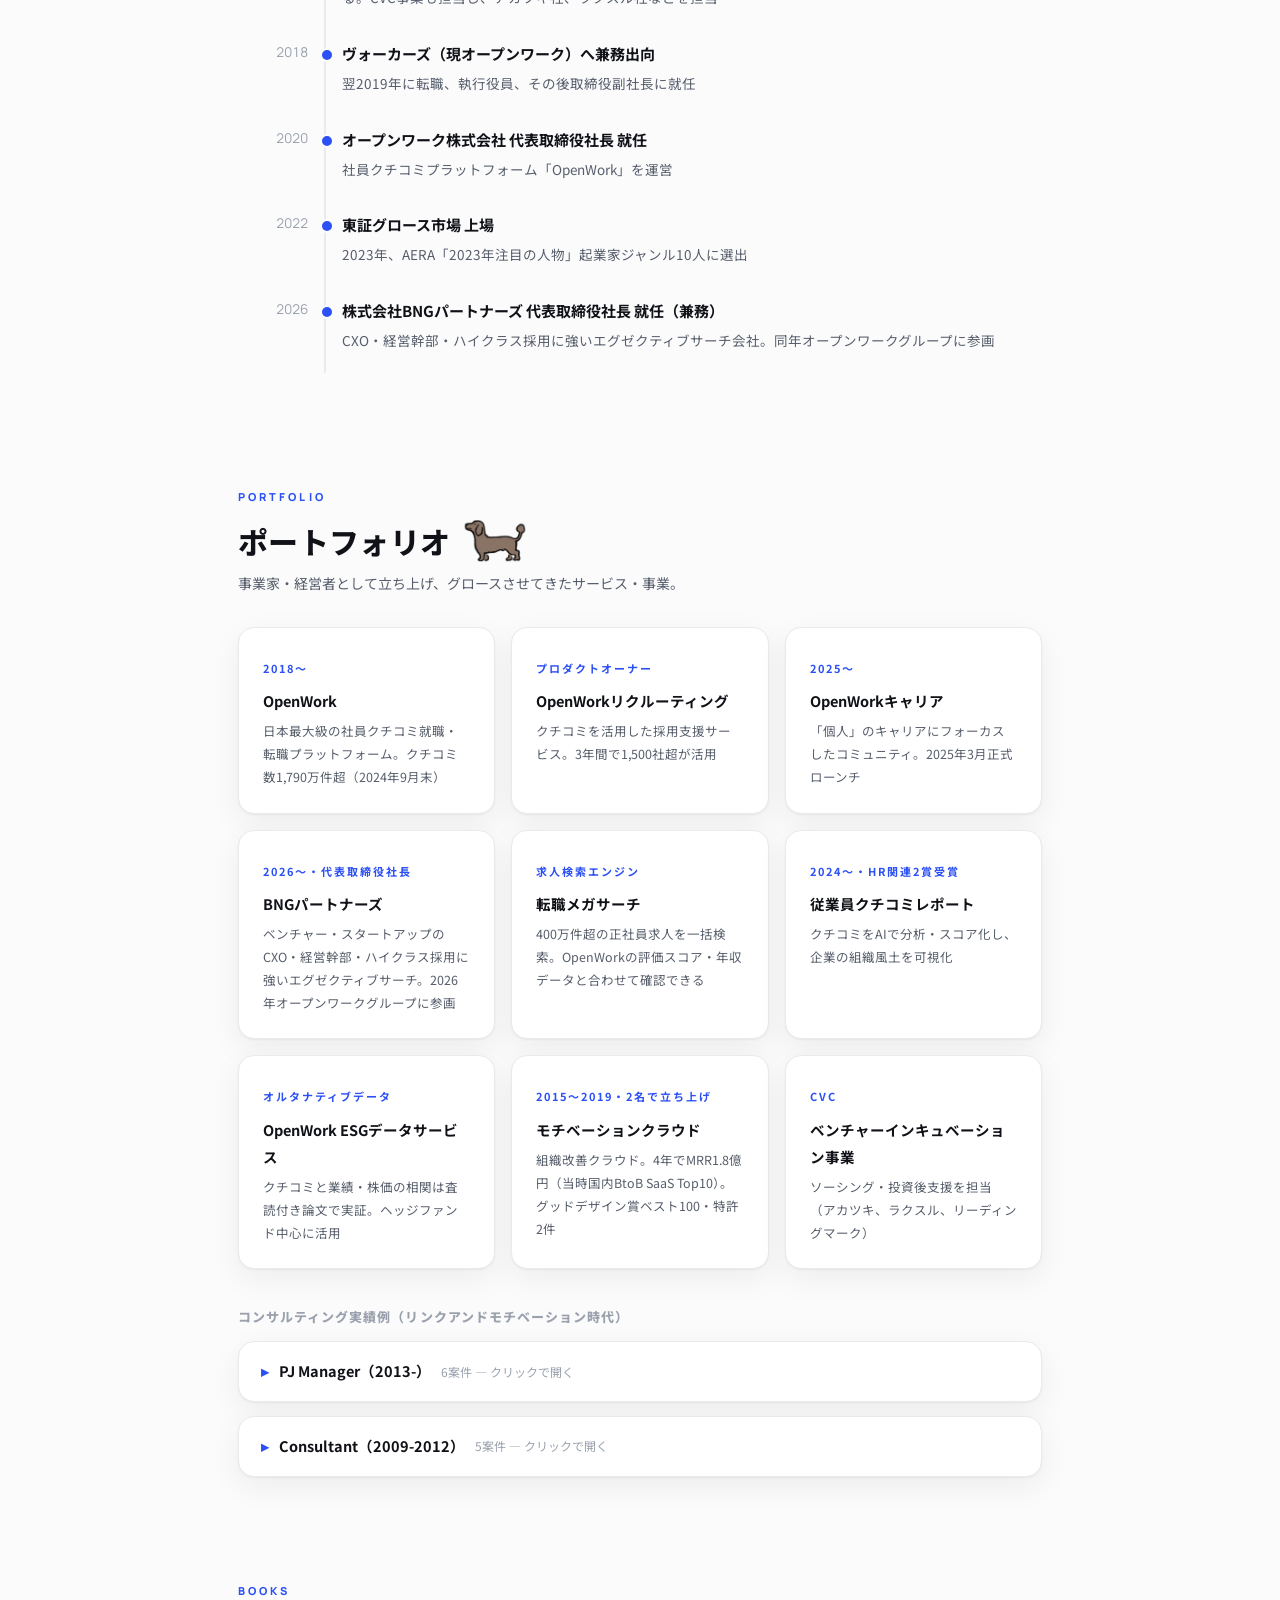
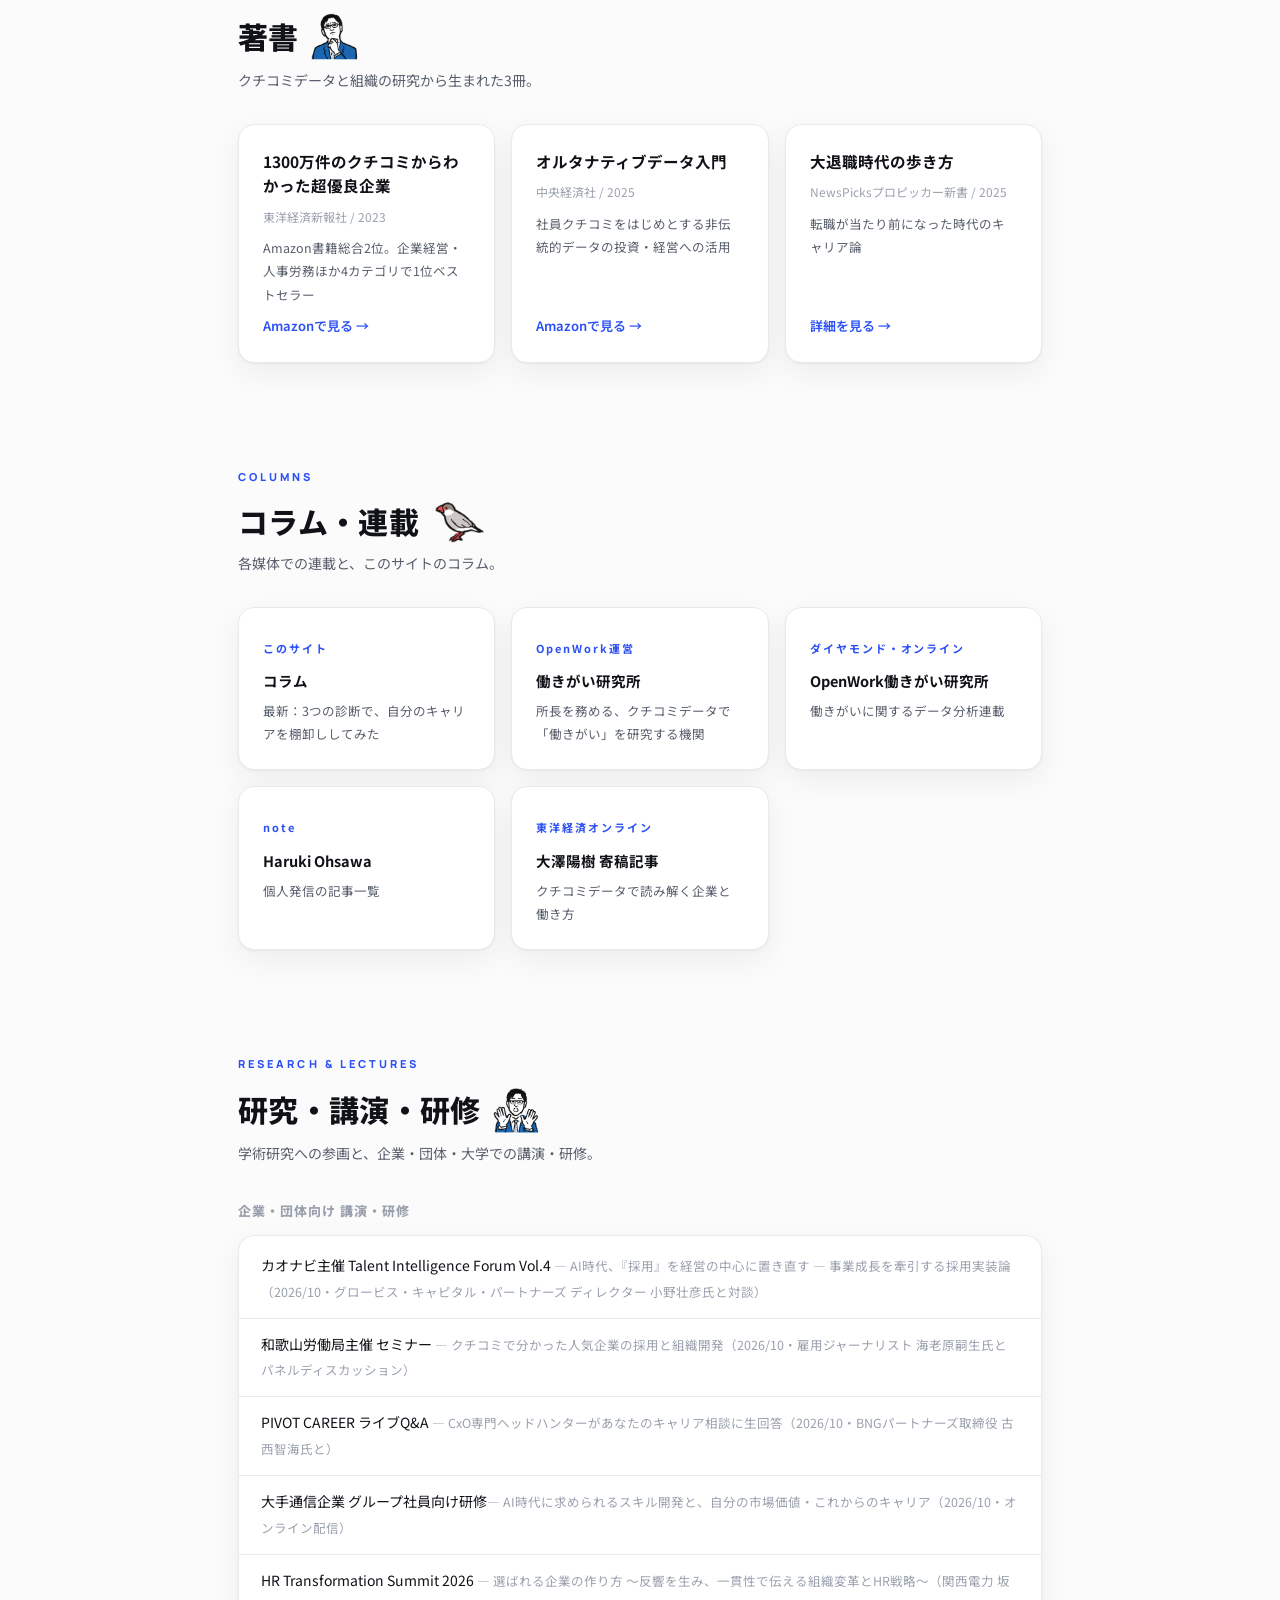
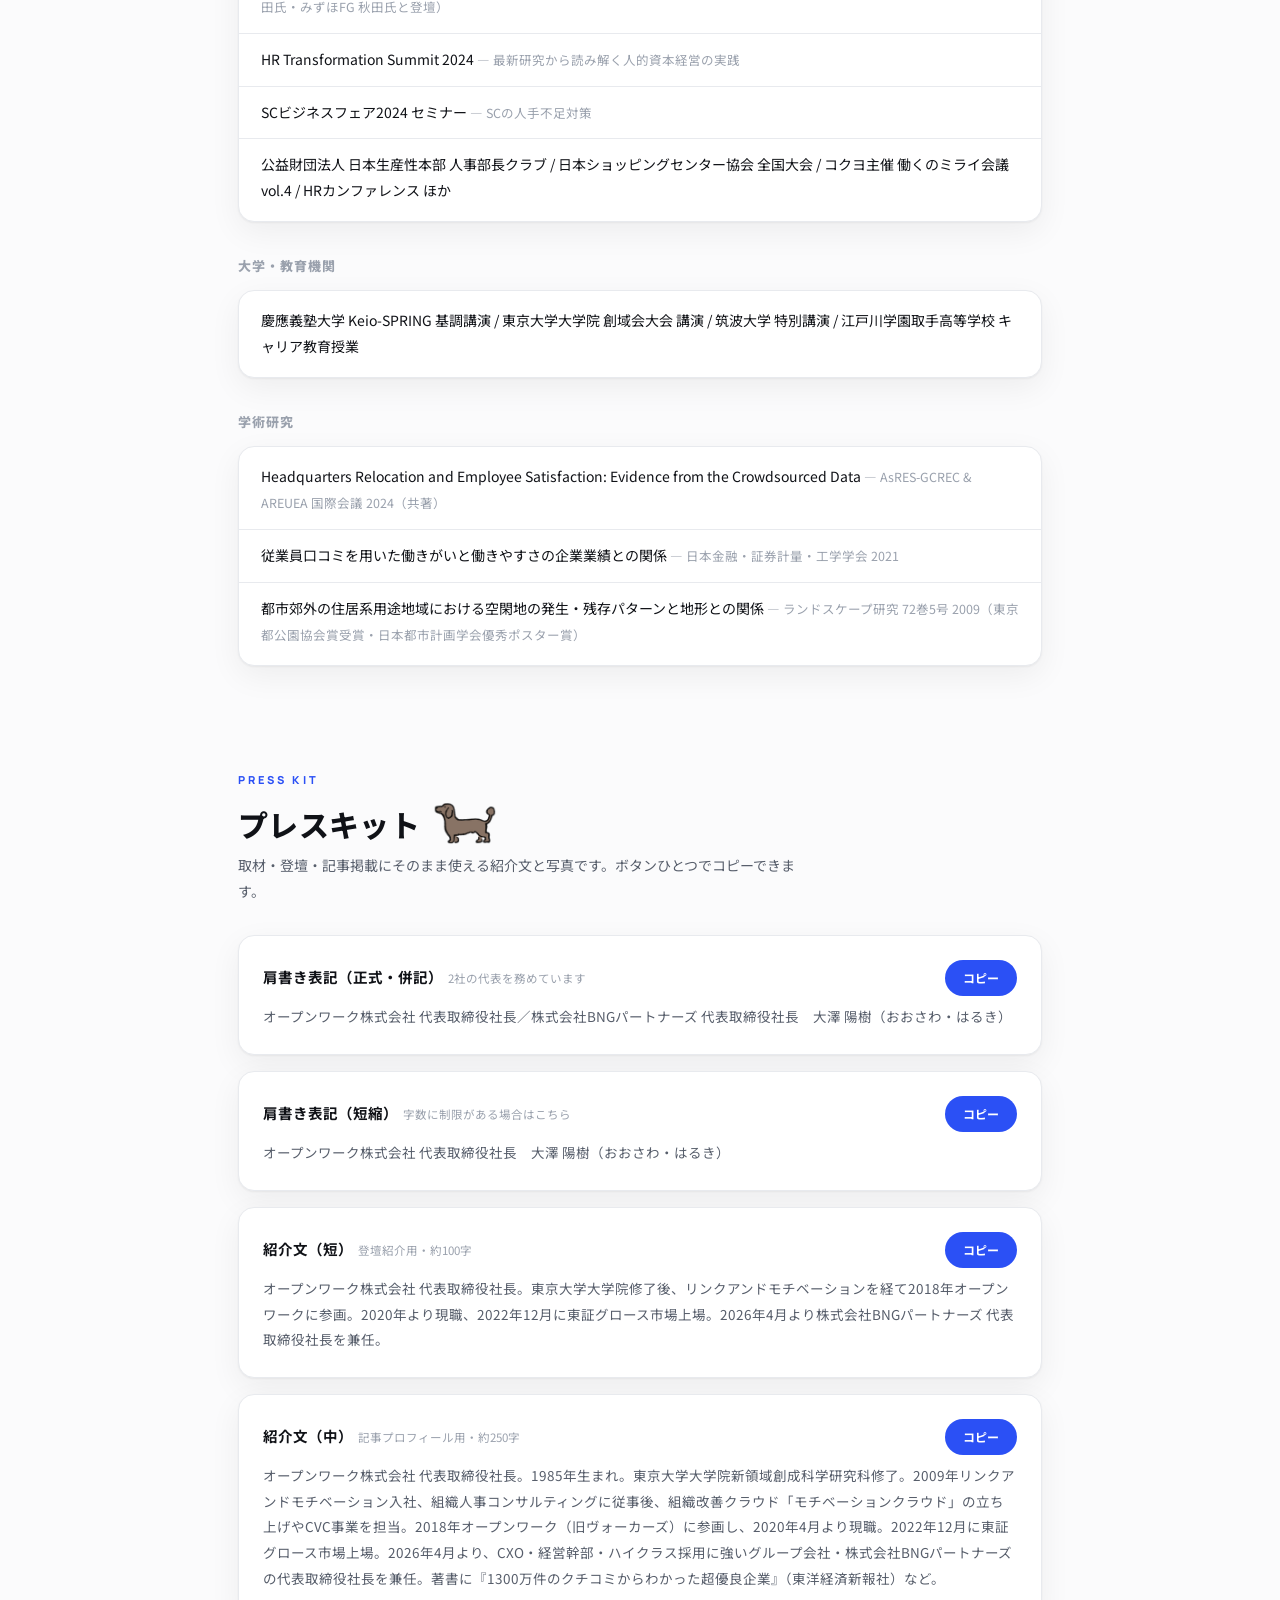
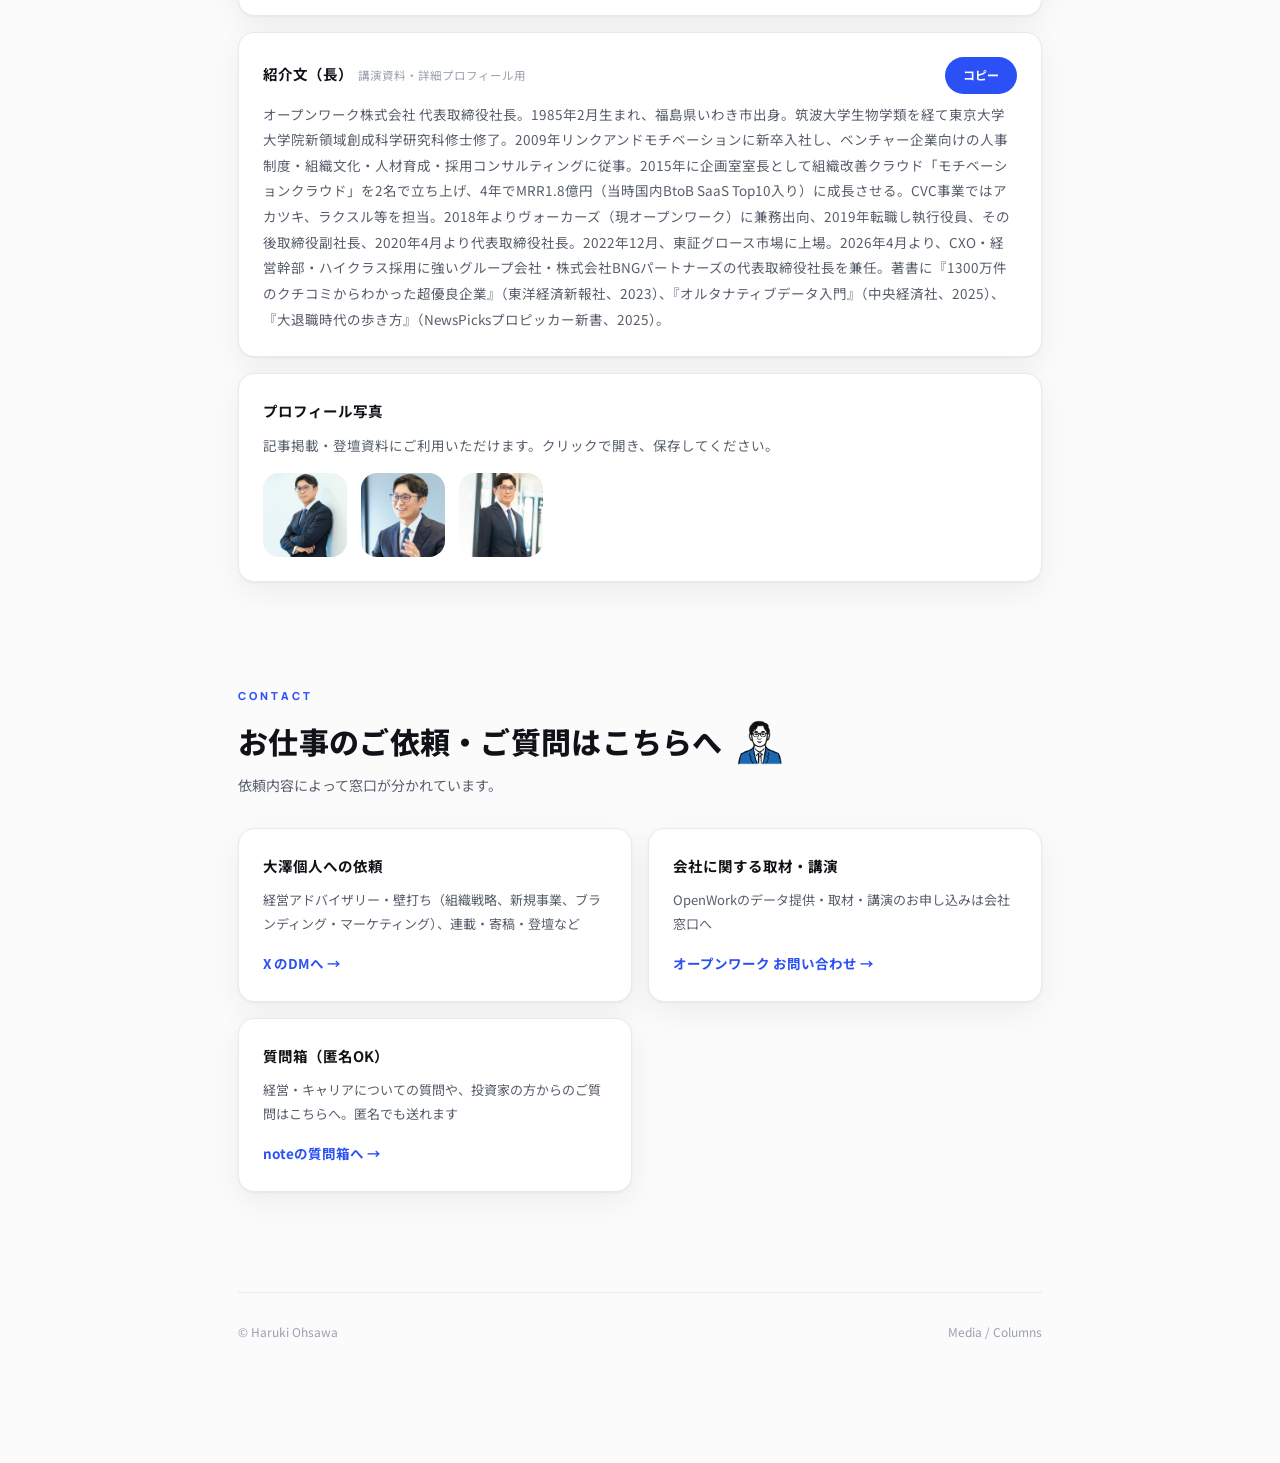
==== commit 05d46ec7: "Japan CxO Award追加・カオナビ登壇終了・メディア2件追加" ====
--- a/index.html
+++ b/index.html
@@ -110,13 +110,13 @@
 <section id="upcoming">
   <p class="eyebrow en">UPCOMING</p>
   <h2>登壇予定<img class="h2-stamp stamp-bird" src="assets/stamp-bird.png" alt="" aria-hidden="true" width="72" height="57"></h2>
-  <p class="section-lead">直近の登壇イベント。どなたでも参加できます。</p>
+  <p class="section-lead">直近の登壇・企画イベント。どなたでも参加できます。</p>
   <div class="events">
     <div class="event-card">
-      <div class="e-date">2026/10/23（金）16:00-18:00<span class="e-tag">東京・赤坂会場・無料</span></div>
-      <div class="e-name">Talent Intelligence Forum Vol.4「AI時代、『採用』を経営の中心に置き直す ― 事業成長を牽引する採用実装論」</div>
-      <div class="e-desc">グロービス・キャピタル・パートナーズ ディレクター 小野壮彦氏と対談。主催：カオナビ（定員100名・申込締切10/21 14:30）</div>
-      <a class="e-apply" href="https://jinjibu.jp/seminar/detl/146976/" target="_blank" rel="noopener">申し込む →</a>
+      <div class="e-date">2026/11/16（月）13:00-17:00<span class="e-tag">東京・大手町会場・有料</span></div>
+      <div class="e-name">Japan CxO Award 2026 授賞式</div>
+      <div class="e-desc">「ヒーローの隣にいる、もう一人のヒーロー」＝日本を元気にしているCxOを讃えるアワード。大澤が代表を務めるBNGパートナーズの主催で、企画サイドとして関わっています。表彰式・CxOによるトークセッション・交流会（会場：大手町サンケイプラザ／一般参加 10,000円）</div>
+      <a class="e-apply" href="https://cxotable1116.peatix.com" target="_blank" rel="noopener">申し込む →</a>
     </div>
   </div>
 </section>
@@ -125,8 +125,10 @@
 <section id="media">
   <p class="eyebrow en">MEDIA</p>
   <h2>メディア出演・掲載<img class="h2-stamp stamp-dog" src="assets/stamp-dog.png" alt="" aria-hidden="true" width="72" height="48"></h2>
-  <p class="section-lead">テレビ・新聞・雑誌・Web・動画への出演と掲載。最近の露出を掲載しています（全204件は一覧ページへ）。</p>
+  <p class="section-lead">テレビ・新聞・雑誌・Web・動画への出演と掲載。最近の露出を掲載しています（全206件は一覧ページへ）。</p>
   <ul class="media-list">
+    <li><div class="m-date">2026/10</div><div class="m-body"><div class="m-outlet">NewsPicks（NewSession）</div><a class="m-title" href="https://www.youtube.com/watch?v=HVvq_euDKnI" target="_blank" rel="noopener">「社員が学ばないのは会社のせい」個人のやる気に依存するな。組織で解決する”つい学んでしまう”システムとは</a></div></li>
+    <li><div class="m-date">2026/10</div><div class="m-body"><div class="m-outlet">PIVOT CAREER</div><a class="m-title" href="https://www.youtube.com/watch?v=8bBNG8I1urs" target="_blank" rel="noopener">【最強中国EVにどう立ち向かう】／【採用も競争激化する自動車業界】（INDUSTRY MAP 2026、前後編）</a></div></li>
     <li><div class="m-date">2026/10</div><div class="m-body"><div class="m-outlet">しゅんダイアリー就活チャンネル</div><a class="m-title" href="https://www.youtube.com/watch?v=kBEyF3fYj3s" target="_blank" rel="noopener">【メガベンチャーの真実】OpenWork口コミが語る「裁量権」や「成長環境」の裏側</a></div></li>
     <li><div class="m-date">2026/10</div><div class="m-body"><div class="m-outlet">PIVOT CAREER</div><a class="m-title" href="https://www.youtube.com/watch?v=KRb-_HOxVXs" target="_blank" rel="noopener">【銀行業界 進む大変革】絶好調のメガバンク／金利のある世界／再編進む地方銀行（INDUSTRY MAP 2026、前後編）</a></div></li>
     <li><div class="m-date">2026/10</div><div class="m-body"><div class="m-outlet">しゅんダイアリー就活チャンネル</div><a class="m-title" href="https://www.youtube.com/watch?v=AF6_2Xguc5w" target="_blank" rel="noopener">【28卒】「学歴気にする奴は、二流。」MARCHが早慶旧帝大と差をつける戦略</a></div></li>
@@ -135,10 +137,8 @@
     <li><div class="m-date">2026/9</div><div class="m-body"><div class="m-outlet">PIVOT CAREER</div><a class="m-title" href="https://www.youtube.com/watch?v=2zqFcoWm640" target="_blank" rel="noopener">【CxO転職市場のリアル】／【CxOになれる人・なれない人の違い】（前後編）</a></div></li>
     <li><div class="m-date">2026/9</div><div class="m-body"><div class="m-outlet">NewsPicks 2 Sides</div><a class="m-title" href="https://newspicks.com/news/17533798/" target="_blank" rel="noopener">大企業かベンチャーか？新卒の選択（常見陽平氏と討論、加藤浩次氏MC）</a></div></li>
     <li><div class="m-date">2026/9</div><div class="m-body"><div class="m-outlet">NewsPicks New Insight</div><a class="m-title" href="https://www.youtube.com/watch?v=vSgWZjvUZtQ" target="_blank" rel="noopener">AI時代の成長産業「エネルギー」の現場に潜入／10年かかる建設を3年で。巨大インフラ企業に眠る挑戦のDNA（J-POWER 佐久間ダム）</a></div></li>
-    <li><div class="m-date">2026/9</div><div class="m-body"><div class="m-outlet">PIVOT CAREER</div><a class="m-title" href="https://www.youtube.com/watch?v=f6dKat1tLu8" target="_blank" rel="noopener">【激動 証券業界の最新分析】野村證券は消滅するのか／銀証統合／メガバンク系証券の強み／手数料無料化の必然（前後編）</a></div></li>
-    <li><div class="m-date">2026/9</div><div class="m-body"><div class="m-outlet">しゅんダイアリー就活チャンネル</div><a class="m-title" href="https://www.youtube.com/watch?v=M0j1W5vwDZc" target="_blank" rel="noopener">【27卒】年収500万以上？！OpenWorkスコアが高い優良企業を代表・大澤さんがここだけで教えます。</a></div></li>
-  </ul>
-  <a class="btn-line" href="media/">メディア出演・掲載の全一覧を見る（204件）→</a>
+  </ul>
+  <a class="btn-line" href="media/">メディア出演・掲載の全一覧を見る（206件）→</a>
 </section>
 
 <section id="profile">
@@ -234,6 +234,7 @@
   <p class="section-lead">学術研究への参画と、企業・団体・大学での講演・研修。</p>
   <p class="sub-head">企業・団体向け 講演・研修</p>
   <ul class="plain">
+    <li>カオナビ主催 Talent Intelligence Forum Vol.4 <span class="sub">— AI時代、『採用』を経営の中心に置き直す ― 事業成長を牽引する採用実装論（2026/10・グロービス・キャピタル・パートナーズ ディレクター 小野壮彦氏と対談）</span></li>
     <li>和歌山労働局主催 セミナー <span class="sub">— クチコミで分かった人気企業の採用と組織開発（2026/10・雇用ジャーナリスト 海老原嗣生氏とパネルディスカッション）</span></li>
     <li>PIVOT CAREER ライブQ&amp;A <span class="sub">— CxO専門ヘッドハンターがあなたのキャリア相談に生回答（2026/10・BNGパートナーズ取締役 古西智海氏と）</span></li>
     <li>大手通信企業 グループ社員向け研修<span class="sub">— AI時代に求められるスキル開発と、自分の市場価値・これからのキャリア（2026/10・オンライン配信）</span></li>
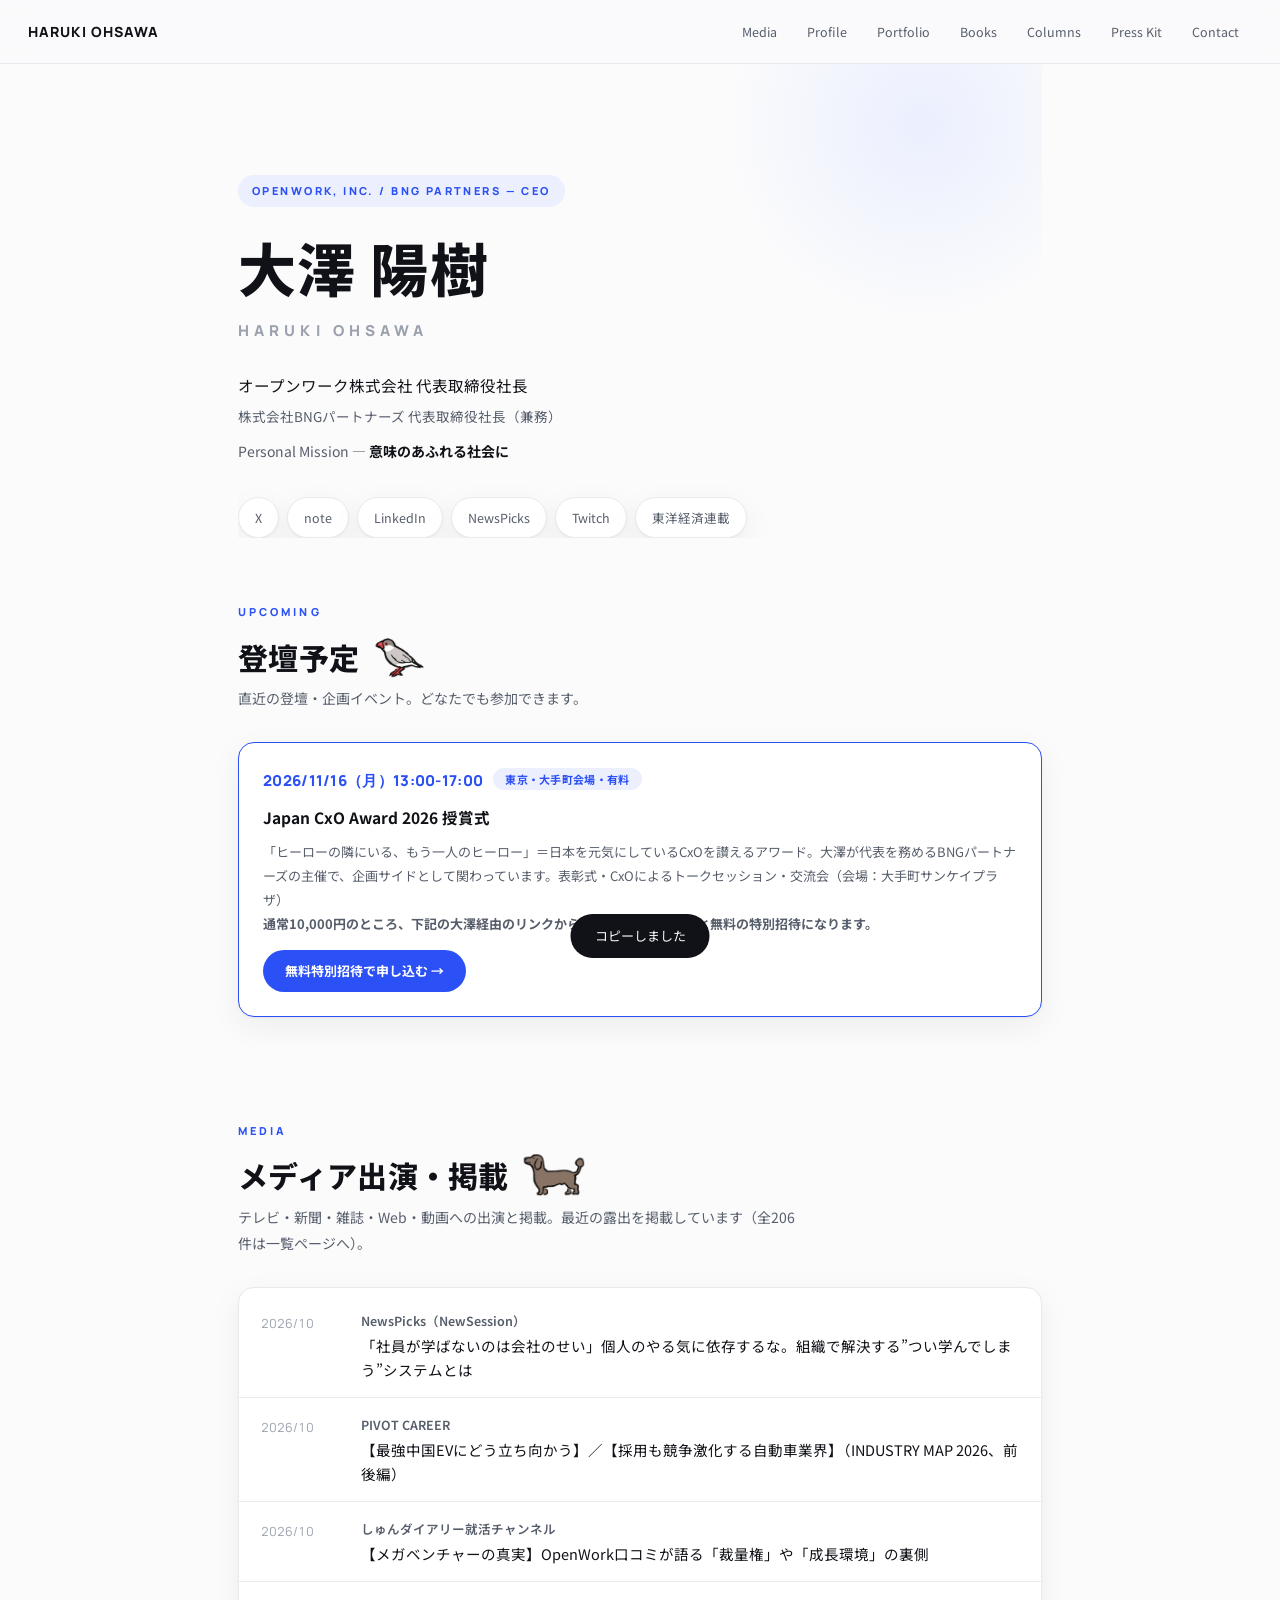
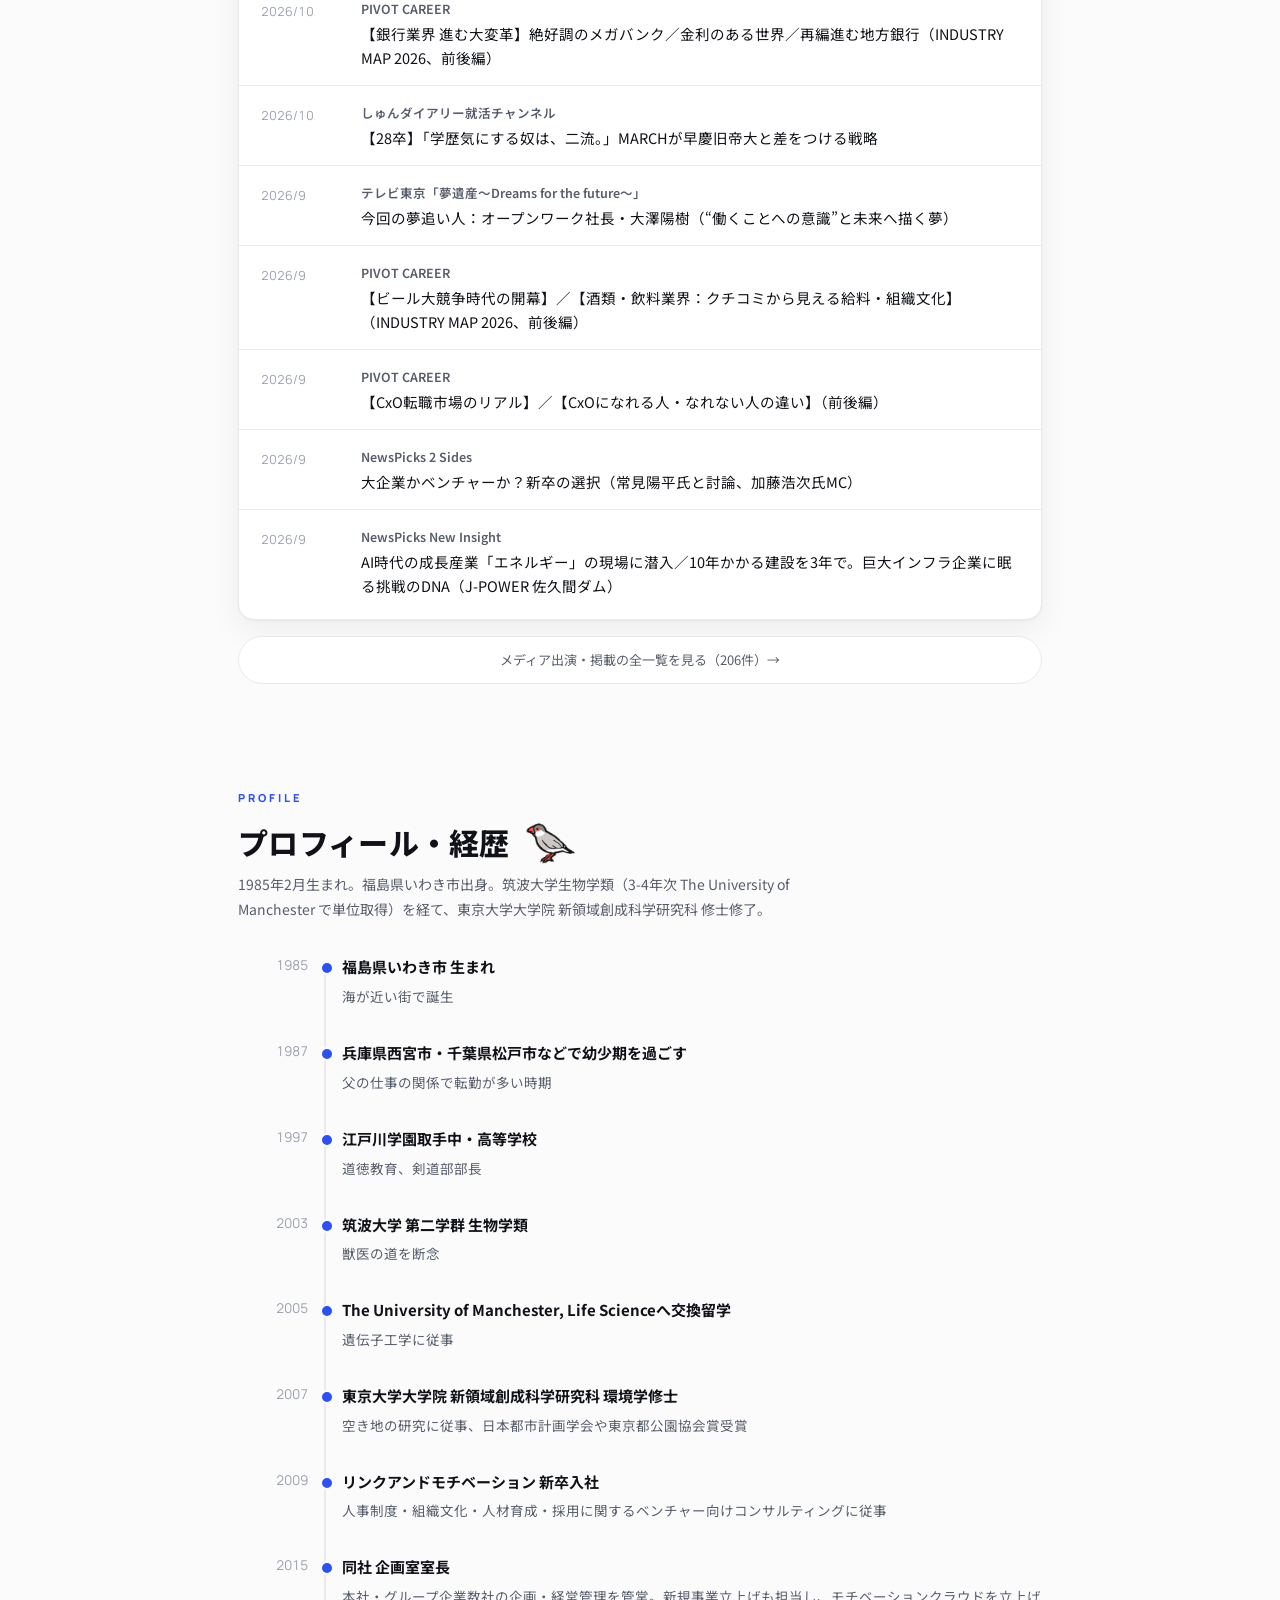
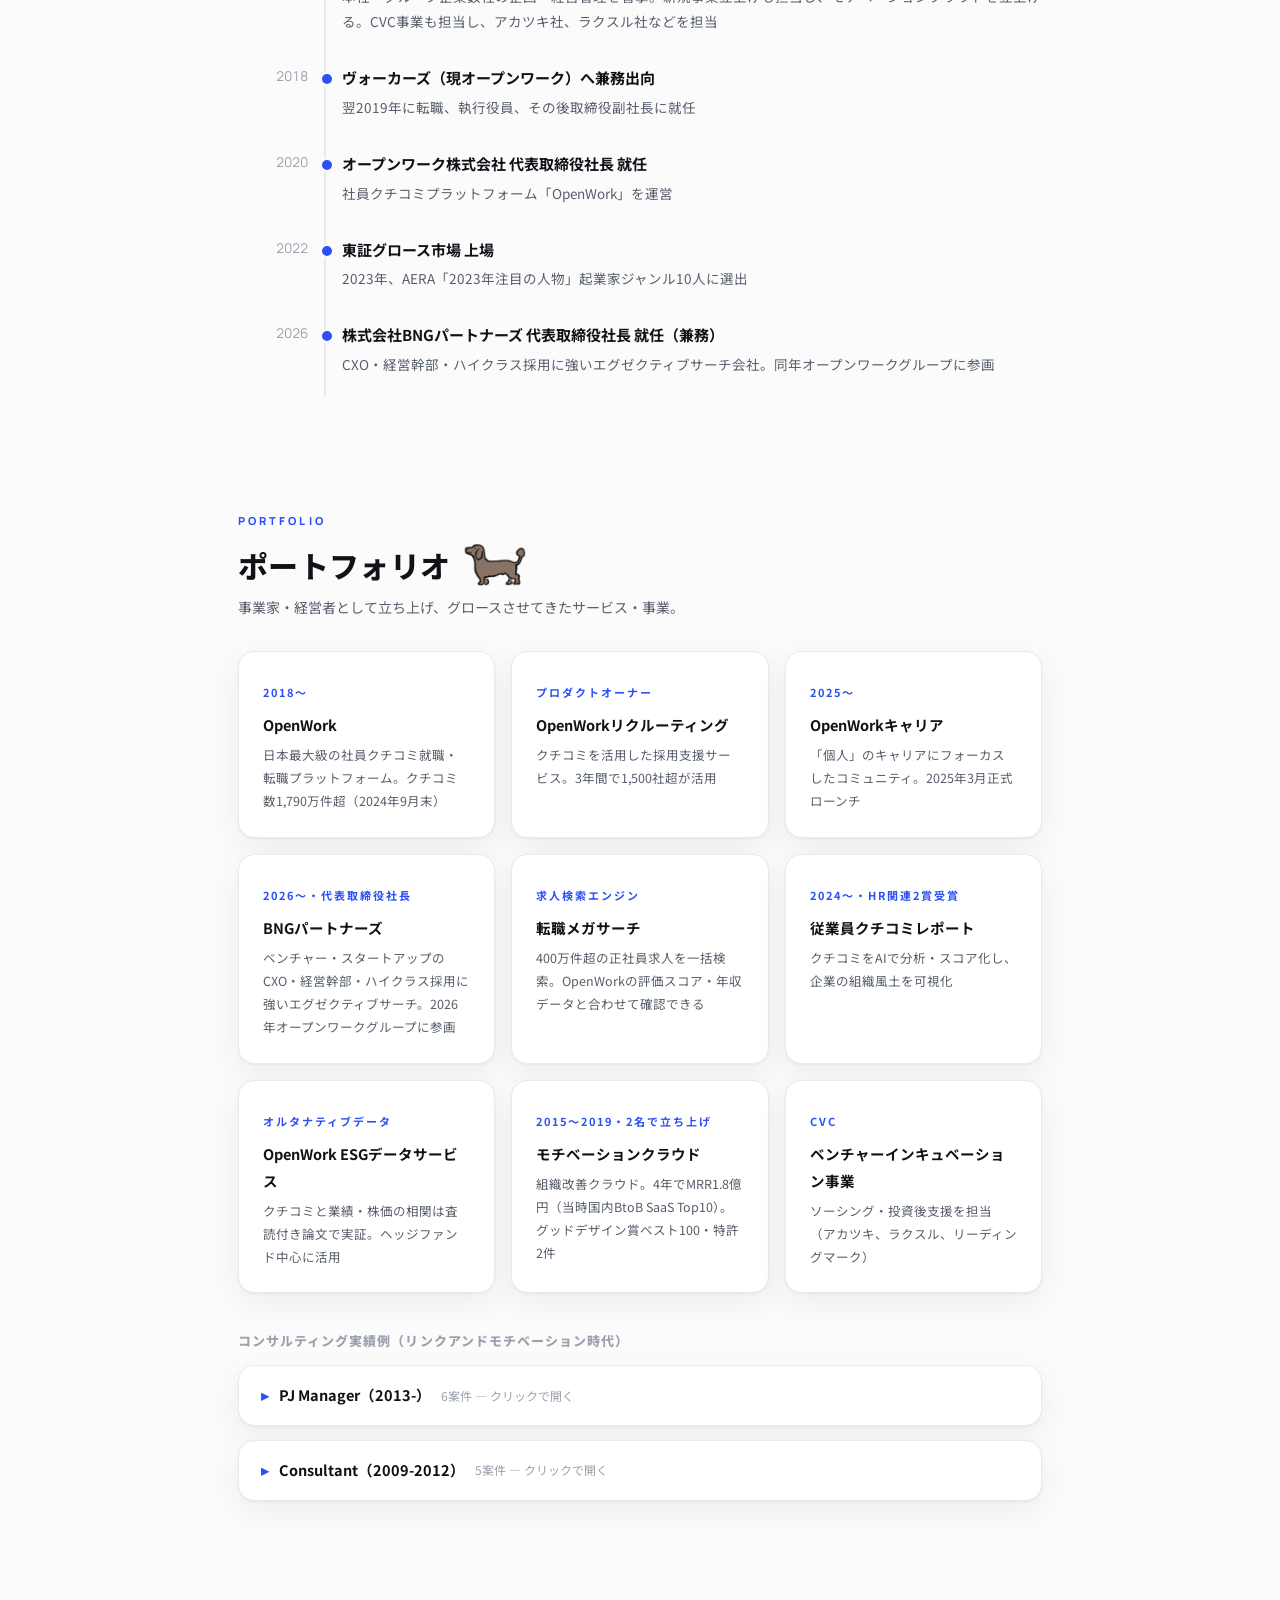
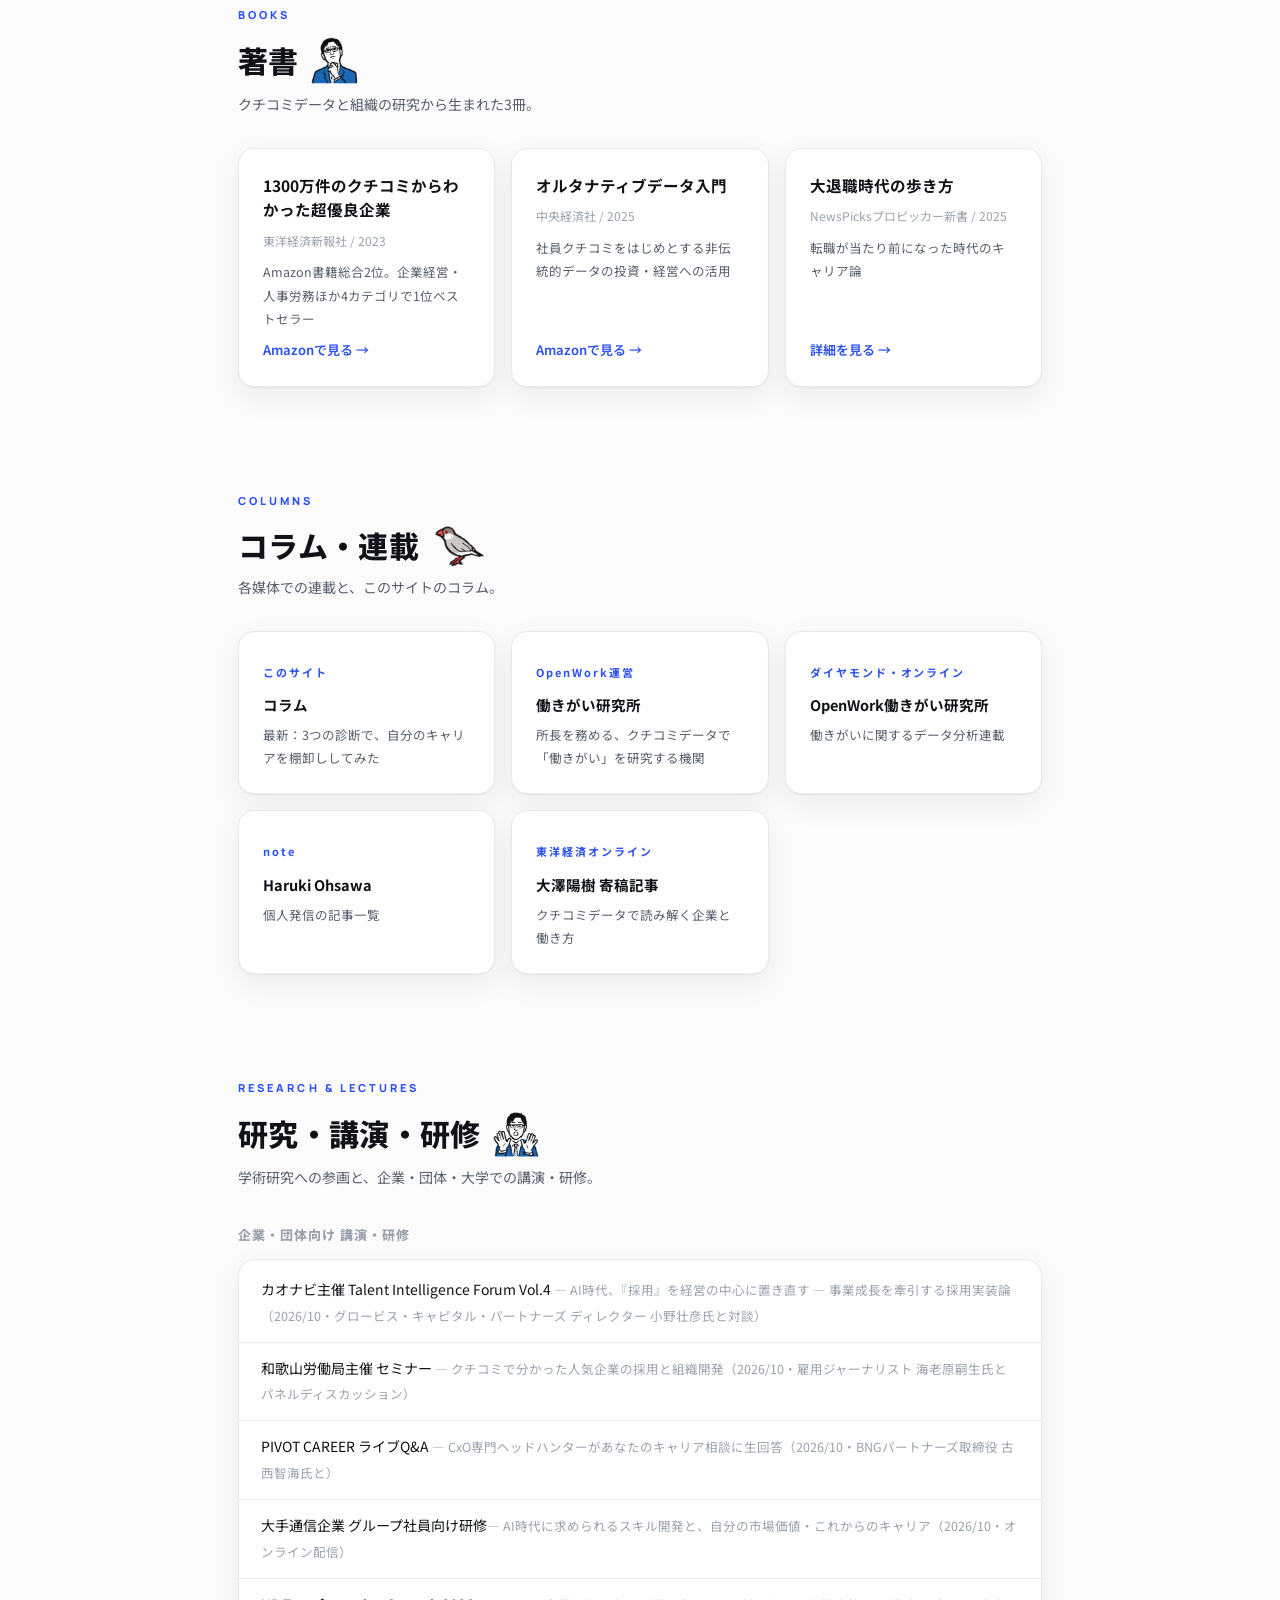
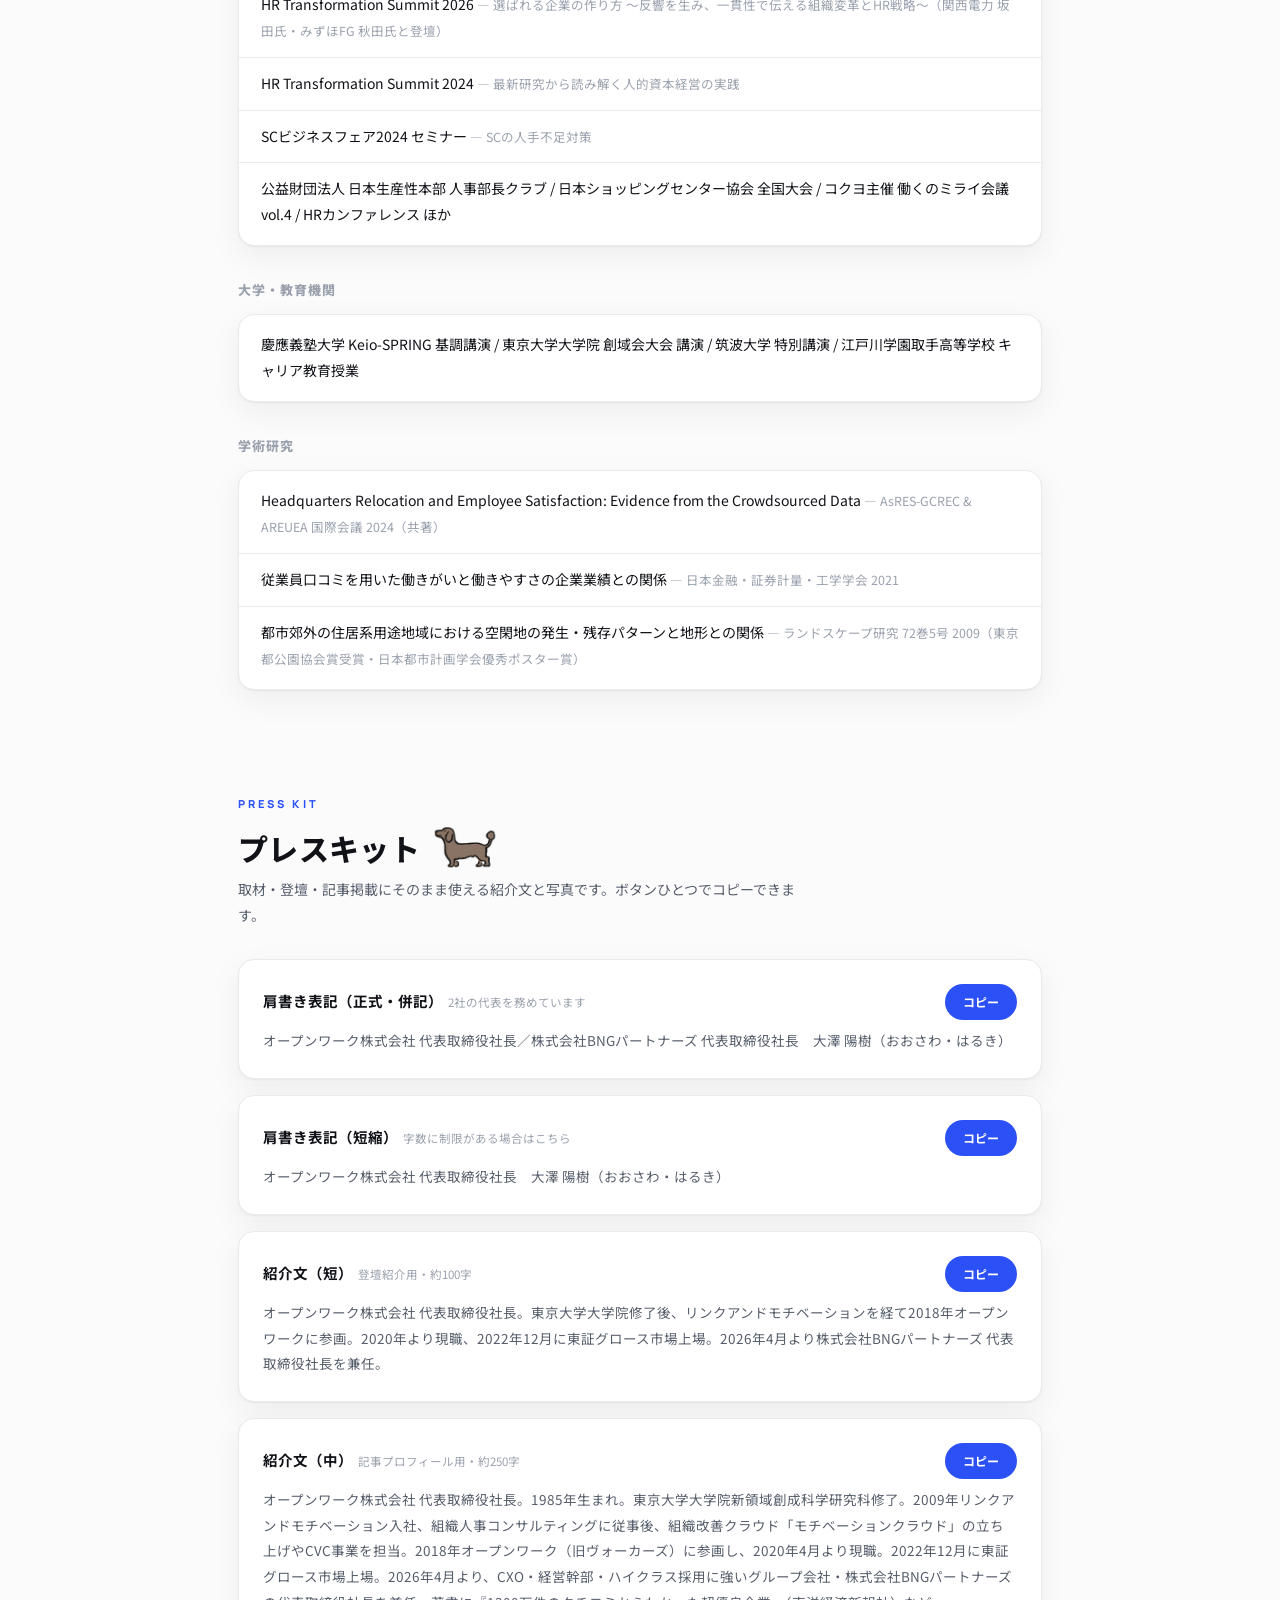
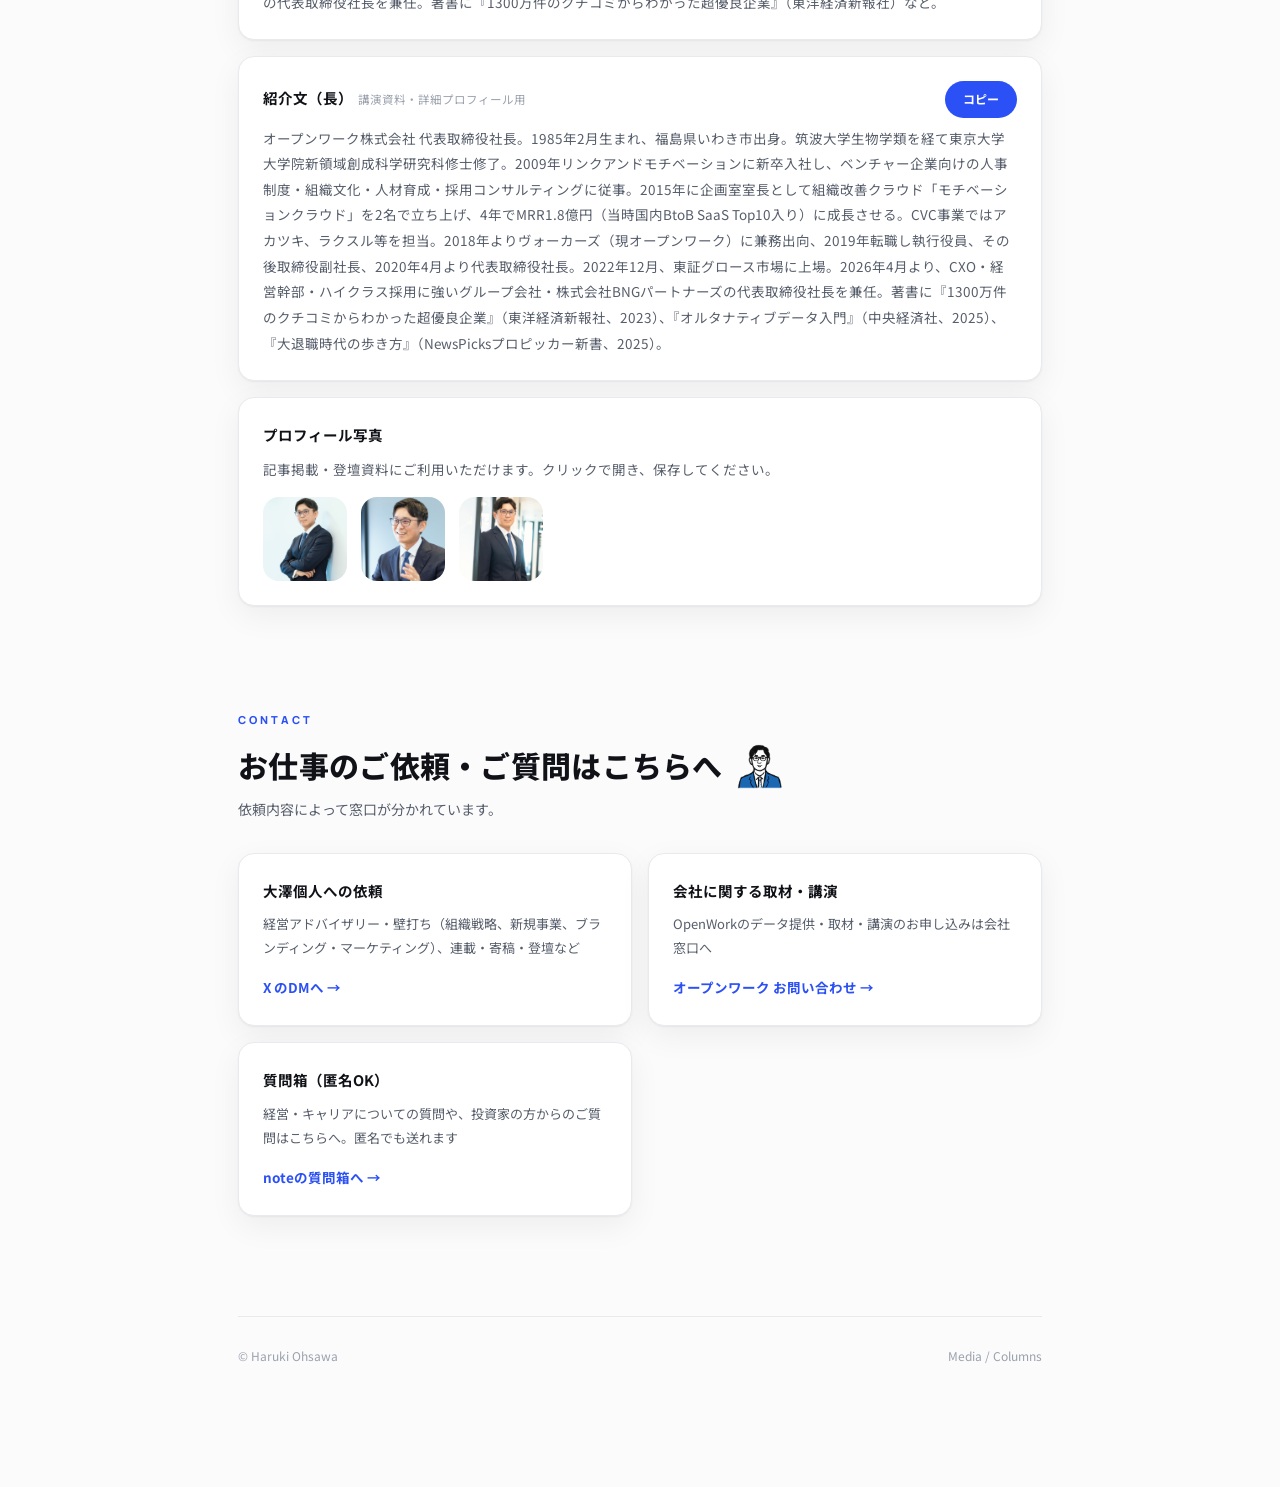
==== commit 5dd2040b: "Japan CxO Award 2026の申込リンクを招待リンクに変更（無料特別招待の案内を追記）" ====
--- a/index.html
+++ b/index.html
@@ -115,8 +115,8 @@
     <div class="event-card">
       <div class="e-date">2026/11/16（月）13:00-17:00<span class="e-tag">東京・大手町会場・有料</span></div>
       <div class="e-name">Japan CxO Award 2026 授賞式</div>
-      <div class="e-desc">「ヒーローの隣にいる、もう一人のヒーロー」＝日本を元気にしているCxOを讃えるアワード。大澤が代表を務めるBNGパートナーズの主催で、企画サイドとして関わっています。表彰式・CxOによるトークセッション・交流会（会場：大手町サンケイプラザ／一般参加 10,000円）</div>
-      <a class="e-apply" href="https://cxotable1116.peatix.com" target="_blank" rel="noopener">申し込む →</a>
+      <div class="e-desc">「ヒーローの隣にいる、もう一人のヒーロー」＝日本を元気にしているCxOを讃えるアワード。大澤が代表を務めるBNGパートナーズの主催で、企画サイドとして関わっています。表彰式・CxOによるトークセッション・交流会（会場：大手町サンケイプラザ）<br><strong>通常10,000円のところ、下記の大澤経由のリンクからお申し込みいただくと無料の特別招待になります。</strong></div>
+      <a class="e-apply" href="https://japancxoaward.org/invite/W3IC0uRk67688J5tde8CoO5_rrRUlOwa" target="_blank" rel="noopener">無料特別招待で申し込む →</a>
     </div>
   </div>
 </section>
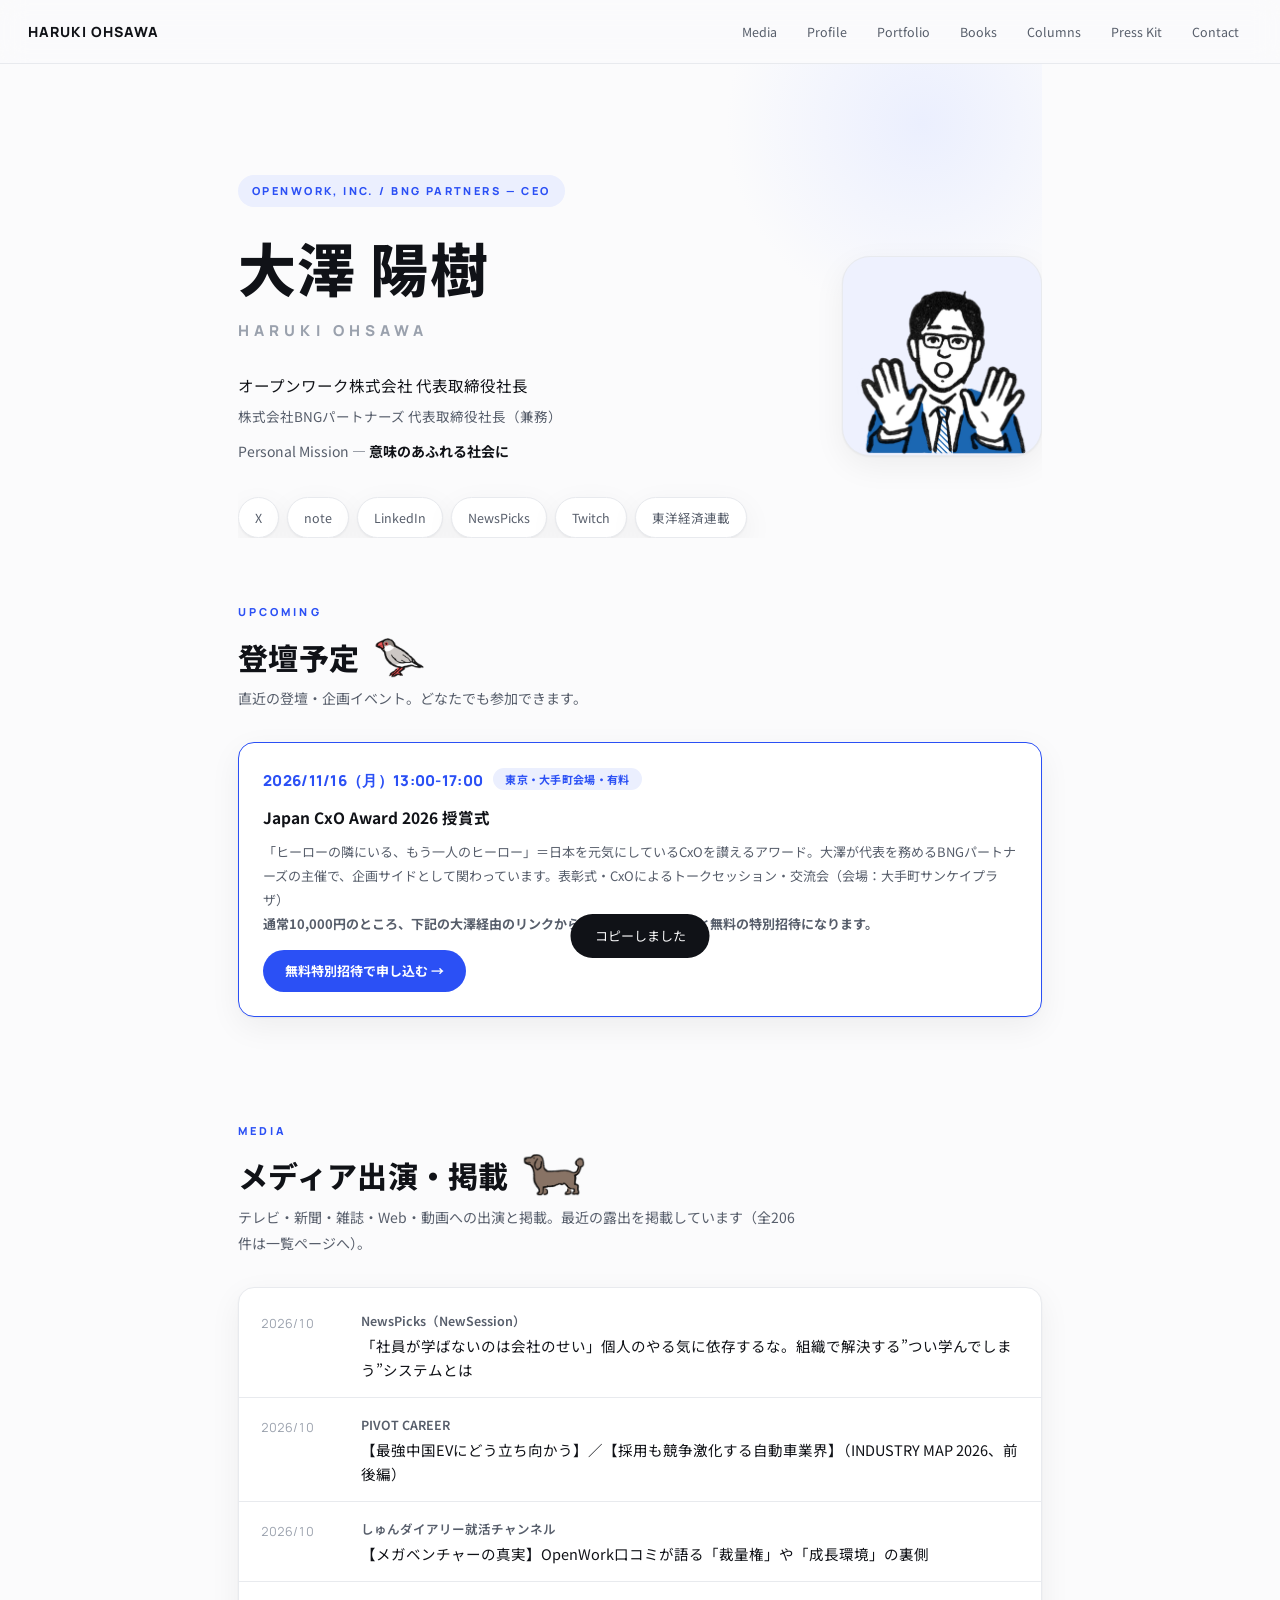
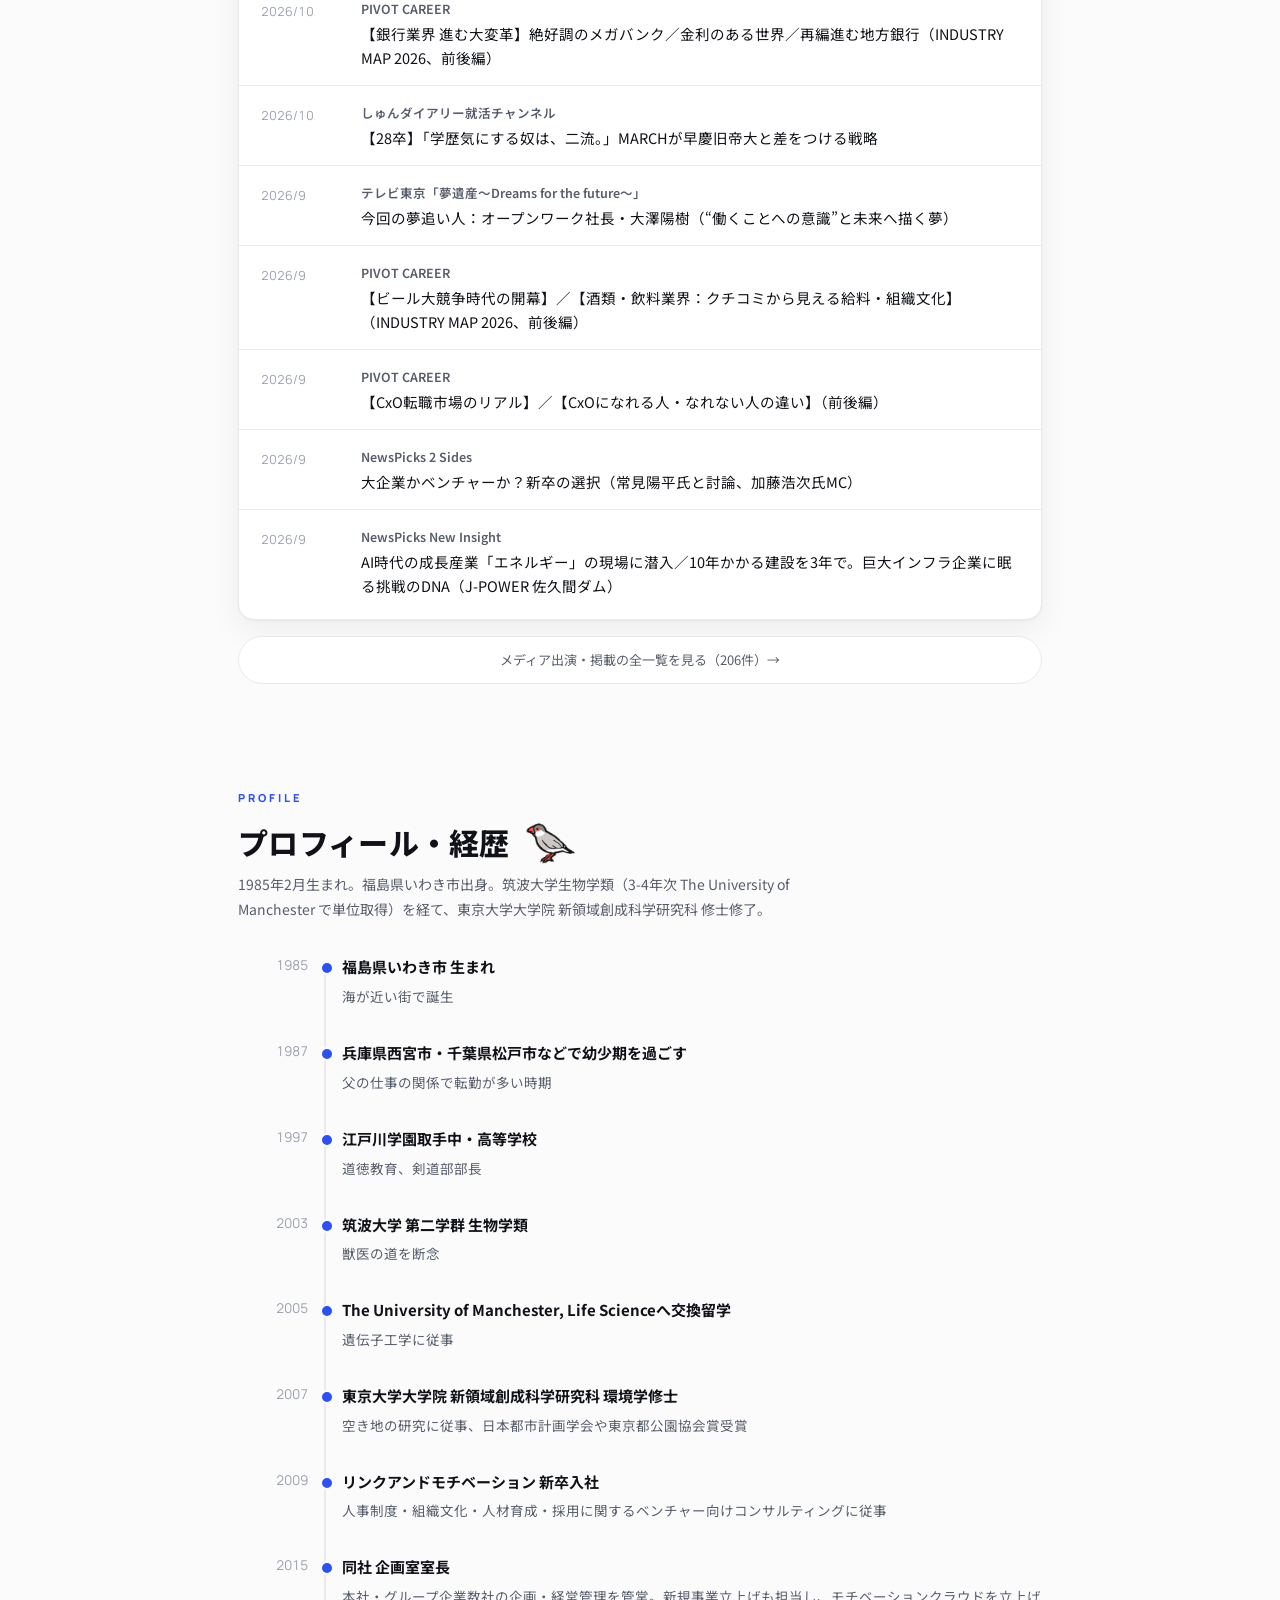
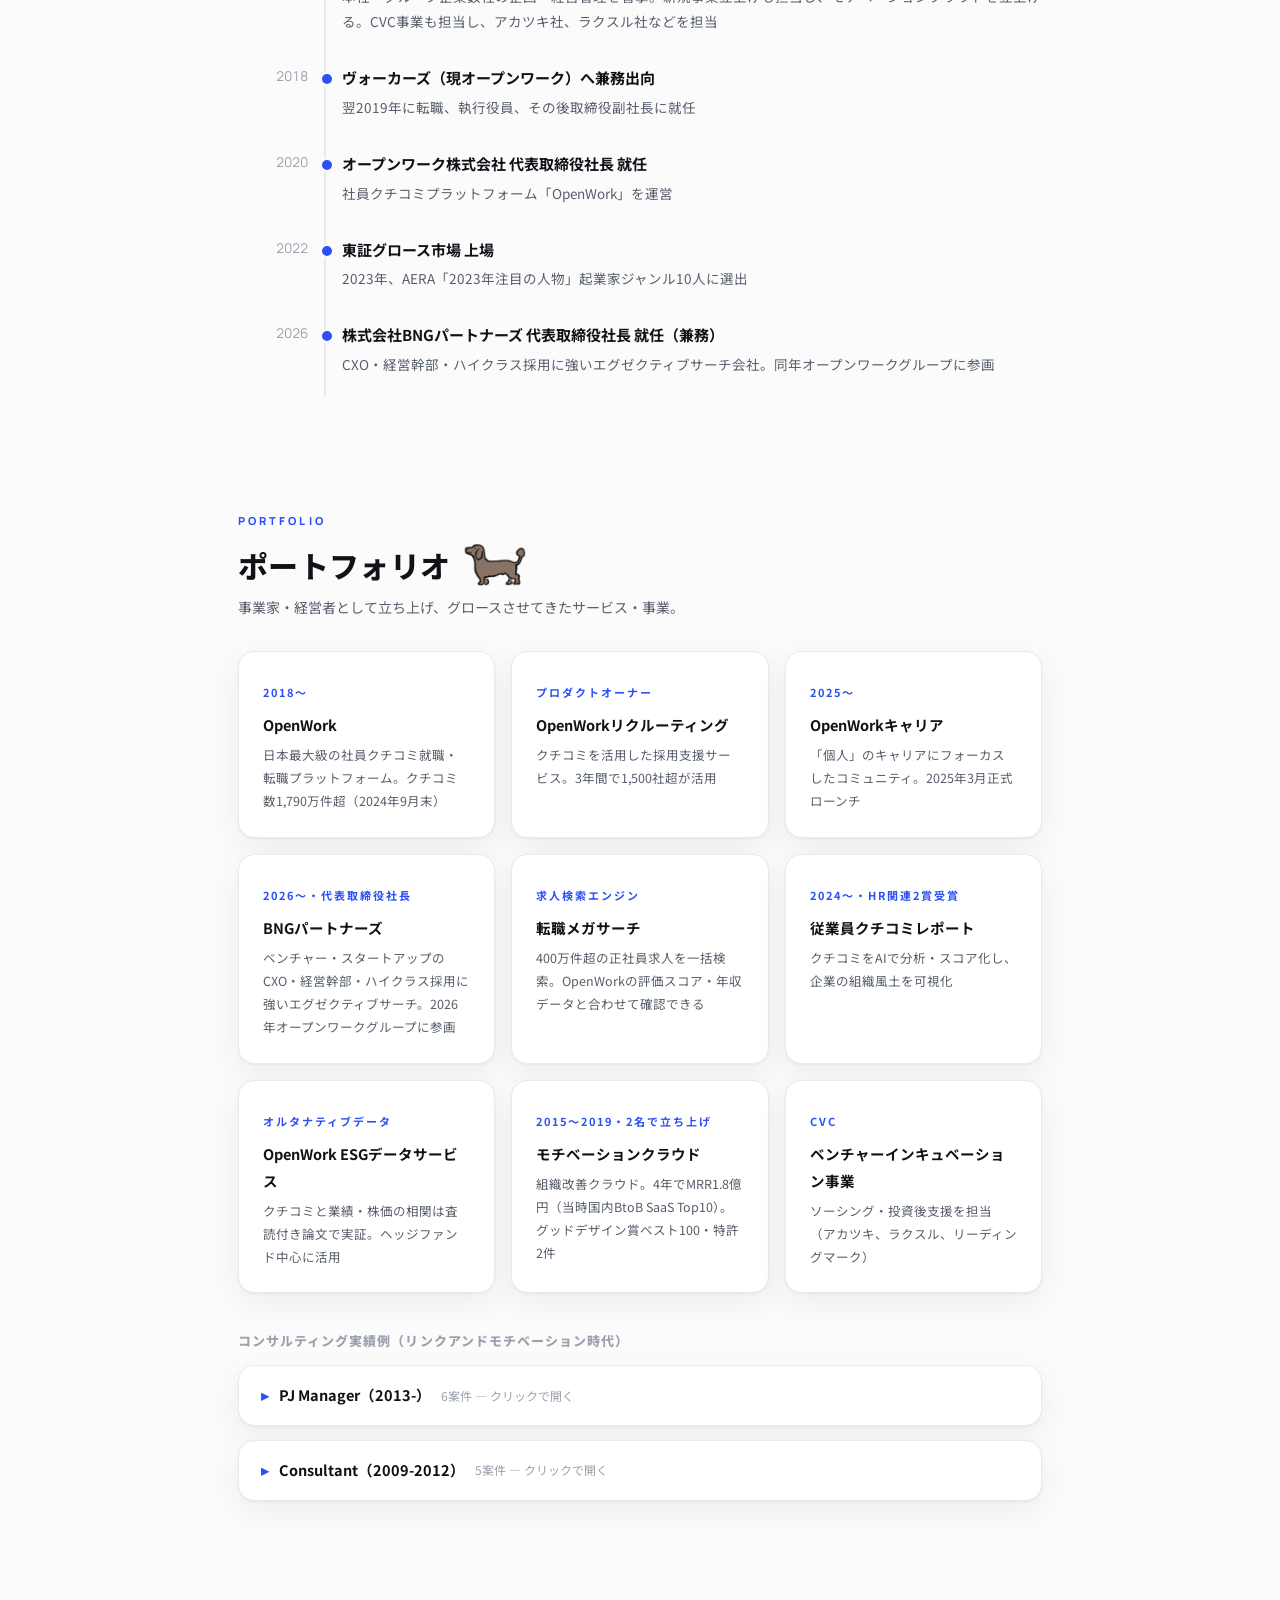
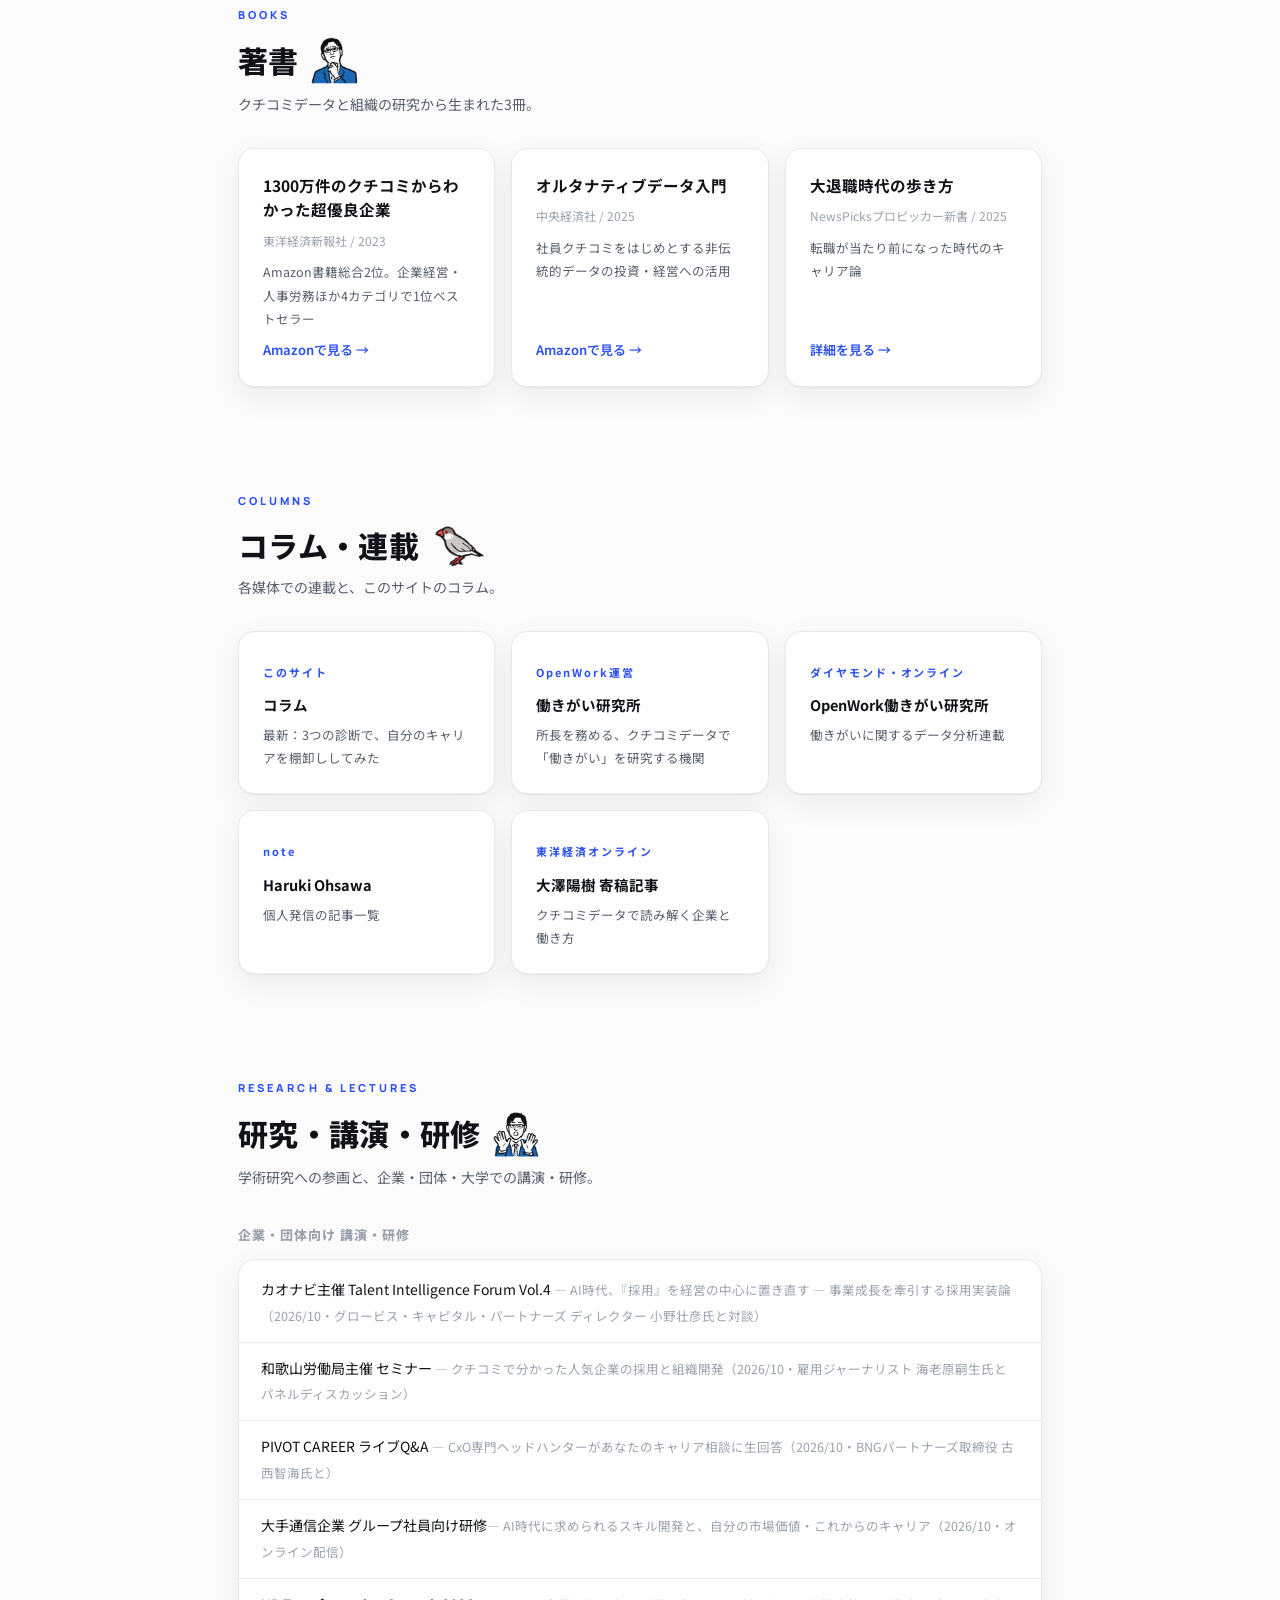
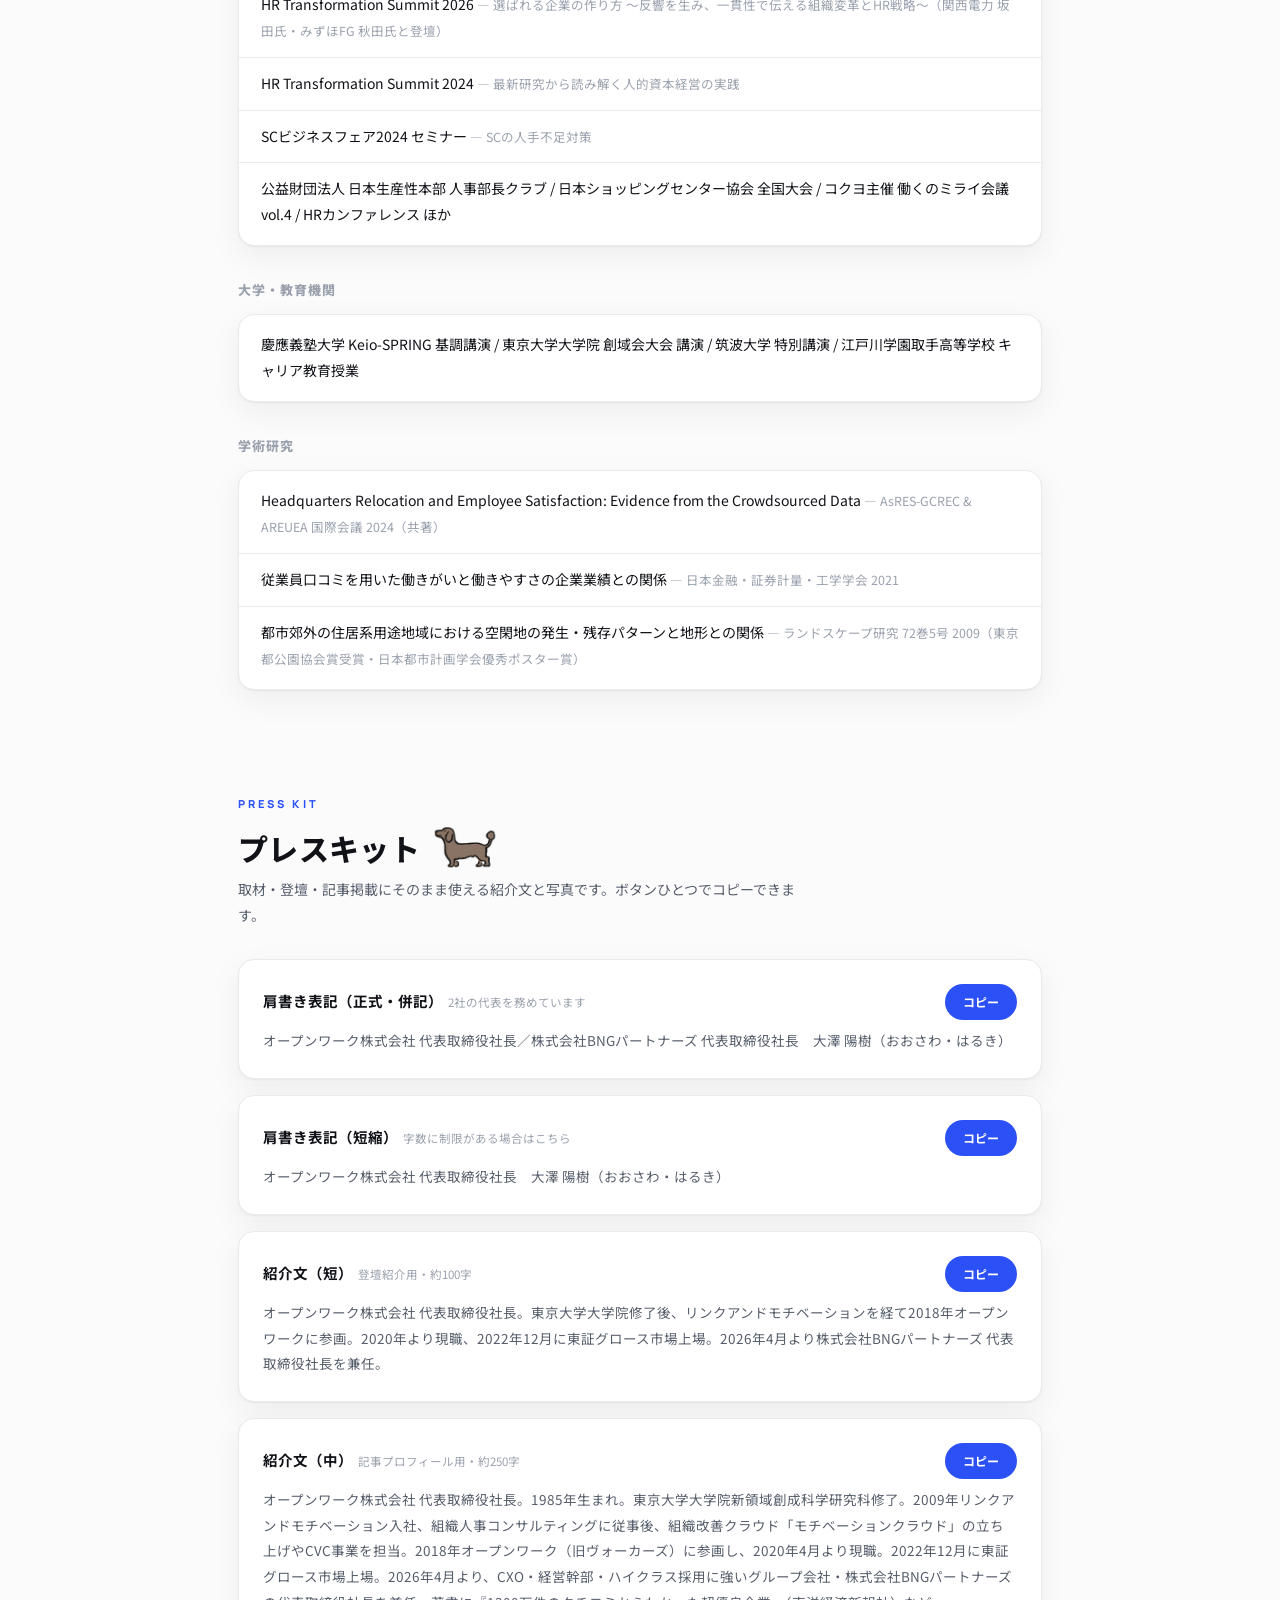
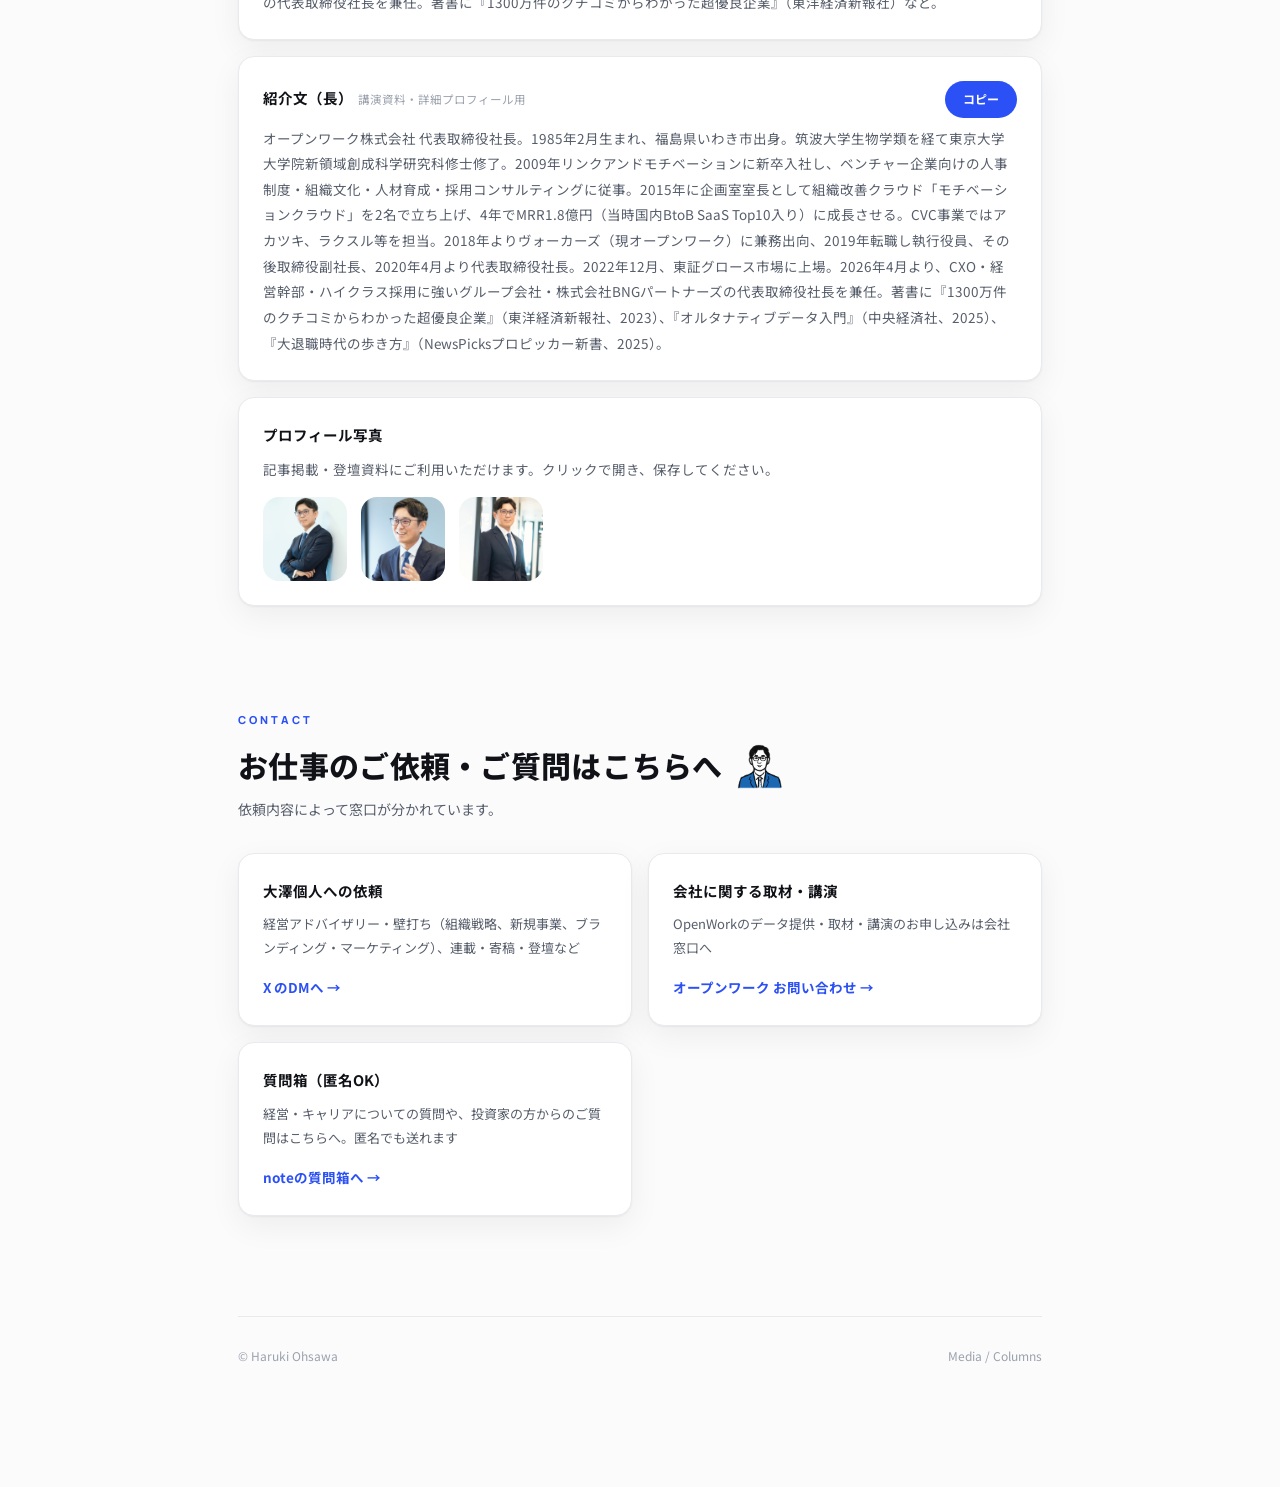
==== commit f0820fa4: "冒頭の写真リールにプレイヤーカードを追加（全体表示）" ====
--- a/index.html
+++ b/index.html
@@ -21,7 +21,7 @@
 <link rel="preconnect" href="https://fonts.googleapis.com">
 <link rel="preconnect" href="https://fonts.gstatic.com" crossorigin>
 <link href="https://fonts.googleapis.com/css2?family=Manrope:wght@800&family=Noto+Sans+JP:wght@400;500;700;800&display=swap" rel="stylesheet">
-<link rel="stylesheet" href="assets/style.css?v=20261002">
+<link rel="stylesheet" href="assets/style.css?v=20261110">
 <script type="application/ld+json">
 {
   "@context": "https://schema.org",
@@ -347,7 +347,7 @@
 });
 </script>
 <script>
-// 顔写真が3秒ごとに似顔絵スタンプ（微笑み→驚き→考え込む）と切り替わる
+// 顔写真が3秒ごとに似顔絵スタンプ（微笑み→驚き→考え込む）→プレイヤーカード（全体表示）と切り替わる
 (function(){
   var img=document.getElementById("portrait");
   if(!img||window.matchMedia("(prefers-reduced-motion: reduce)").matches) return;
@@ -355,7 +355,8 @@
     {src:"assets/portrait.jpg",alt:"大澤陽樹のプロフィール写真"},
     {src:"assets/stamp-smile.png",alt:"大澤陽樹の似顔絵（微笑み）",stamp:true},
     {src:"assets/stamp-wow-lg.png",alt:"大澤陽樹の似顔絵（驚き）",stamp:true},
-    {src:"assets/stamp-think-lg.png",alt:"大澤陽樹の似顔絵（考え込む）",stamp:true}
+    {src:"assets/stamp-think-lg.png",alt:"大澤陽樹の似顔絵（考え込む）",stamp:true},
+    {src:"assets/photo-playercard.jpg",alt:"大澤陽樹のプレイヤーカード風写真（配信者ハイパーゲーム大会 FINAL）",card:true}
   ];
   frames.forEach(function(f){ new Image().src=f.src; });
   var i=0;
@@ -367,6 +368,7 @@
     setTimeout(function(){
       img.src=f.src; img.alt=f.alt;
       img.classList.toggle("is-stamp",!!f.stamp);
+      img.classList.toggle("is-card",!!f.card);
       img.classList.remove("is-fading");
     },250);
   },3000);
--- a/assets/style.css
+++ b/assets/style.css
@@ -280,6 +280,7 @@
 .portrait { transition: opacity .25s ease; }
 .portrait.is-fading { opacity: 0; }
 .portrait.is-stamp { background: #EEF1FE; object-fit: contain; object-position: center bottom; }
+.portrait.is-card { background: #0B0A0F; object-fit: contain; object-position: center; }
 h2 .h2-stamp { height: 1.45em; width: auto; vertical-align: -0.3em; margin-left: 12px; transform-origin: 50% 100%; }
 h2 .h2-stamp.face { height: 1.55em; vertical-align: -0.36em; }
 h2:hover .h2-stamp { animation: stamp-hop .6s ease; }
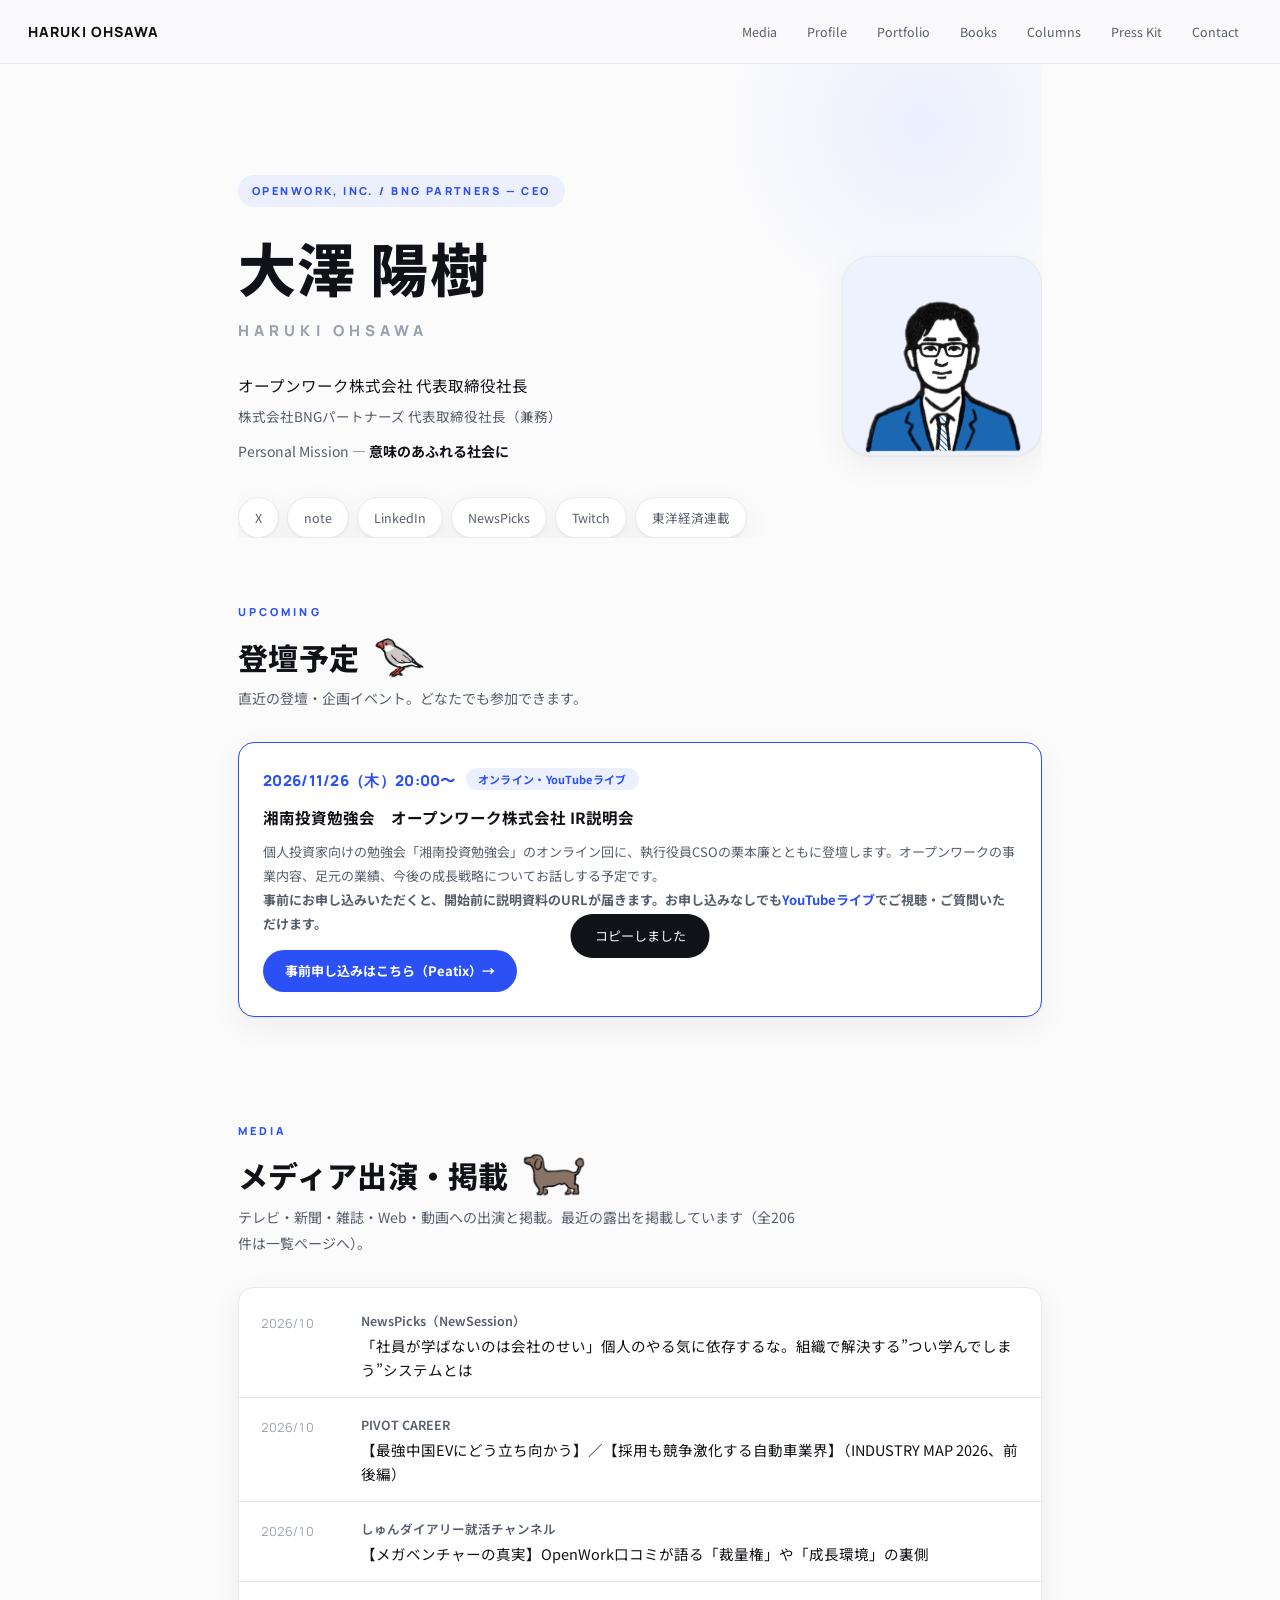
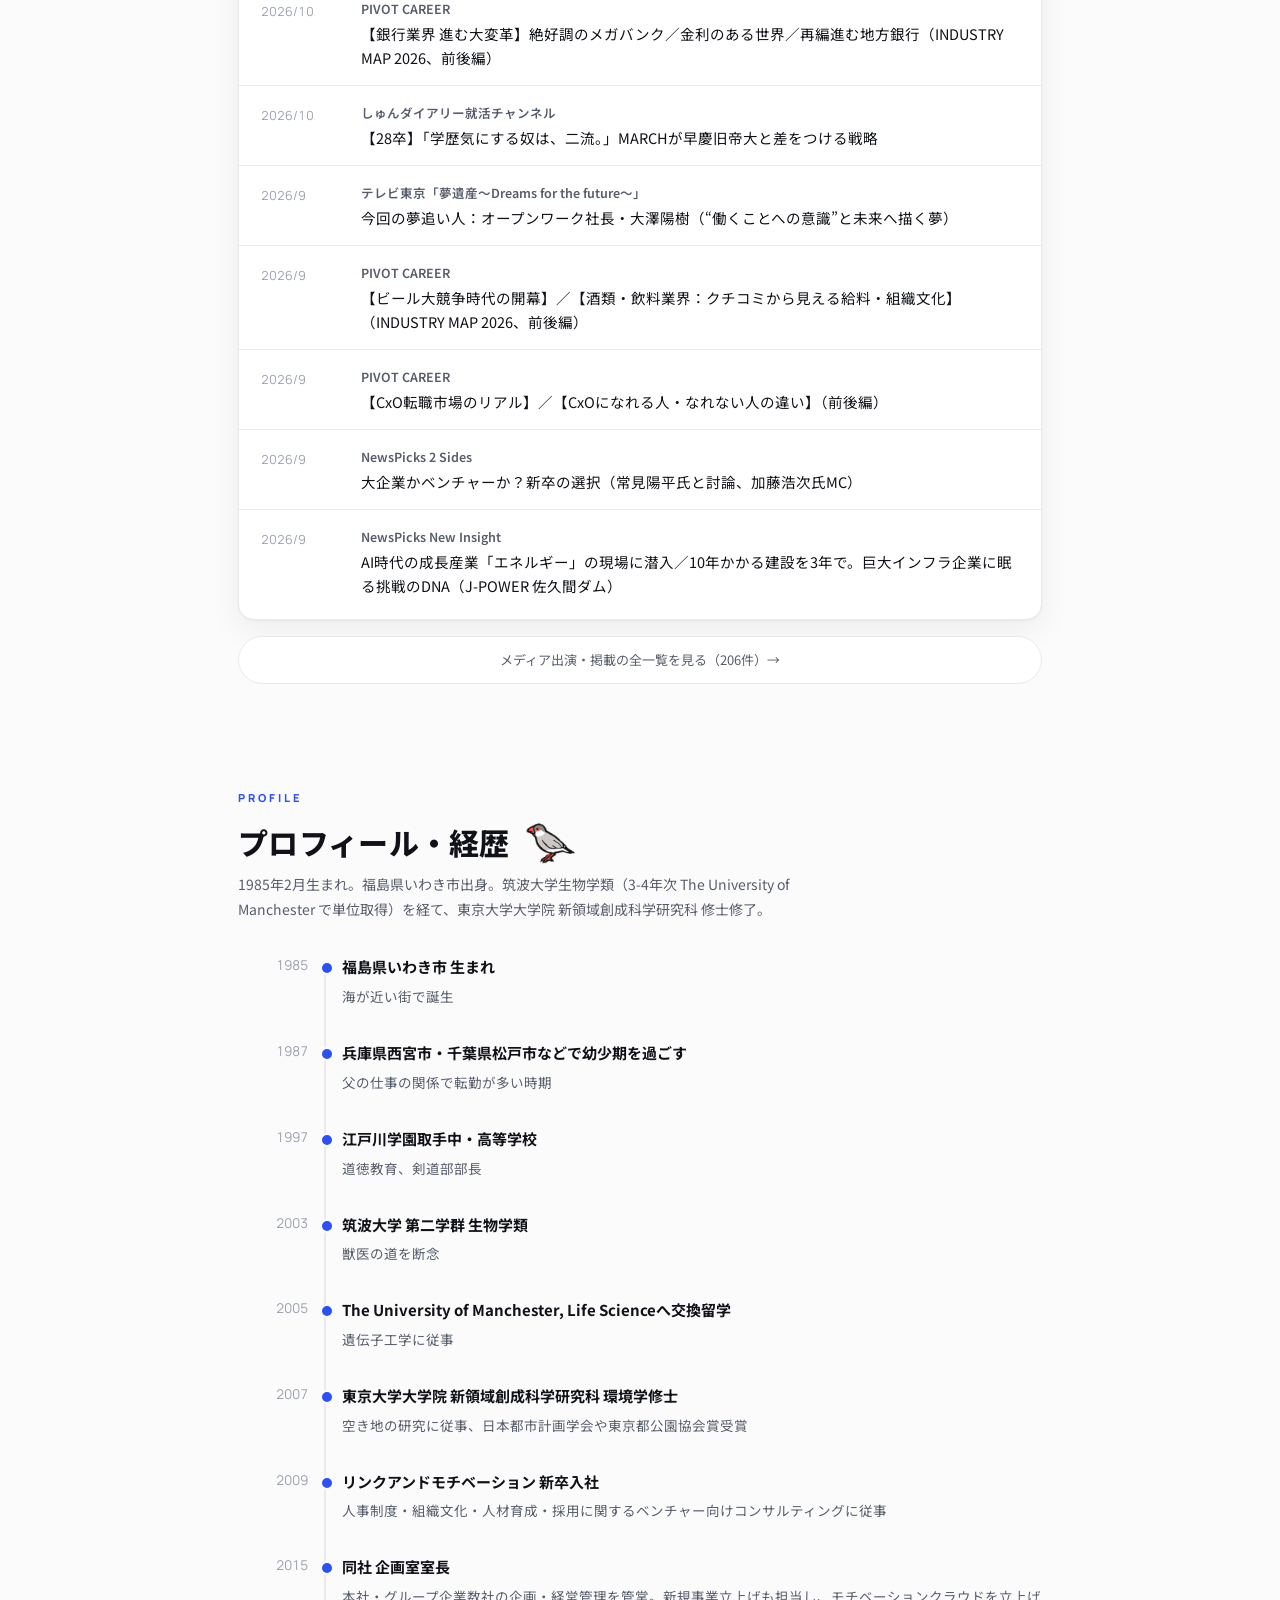
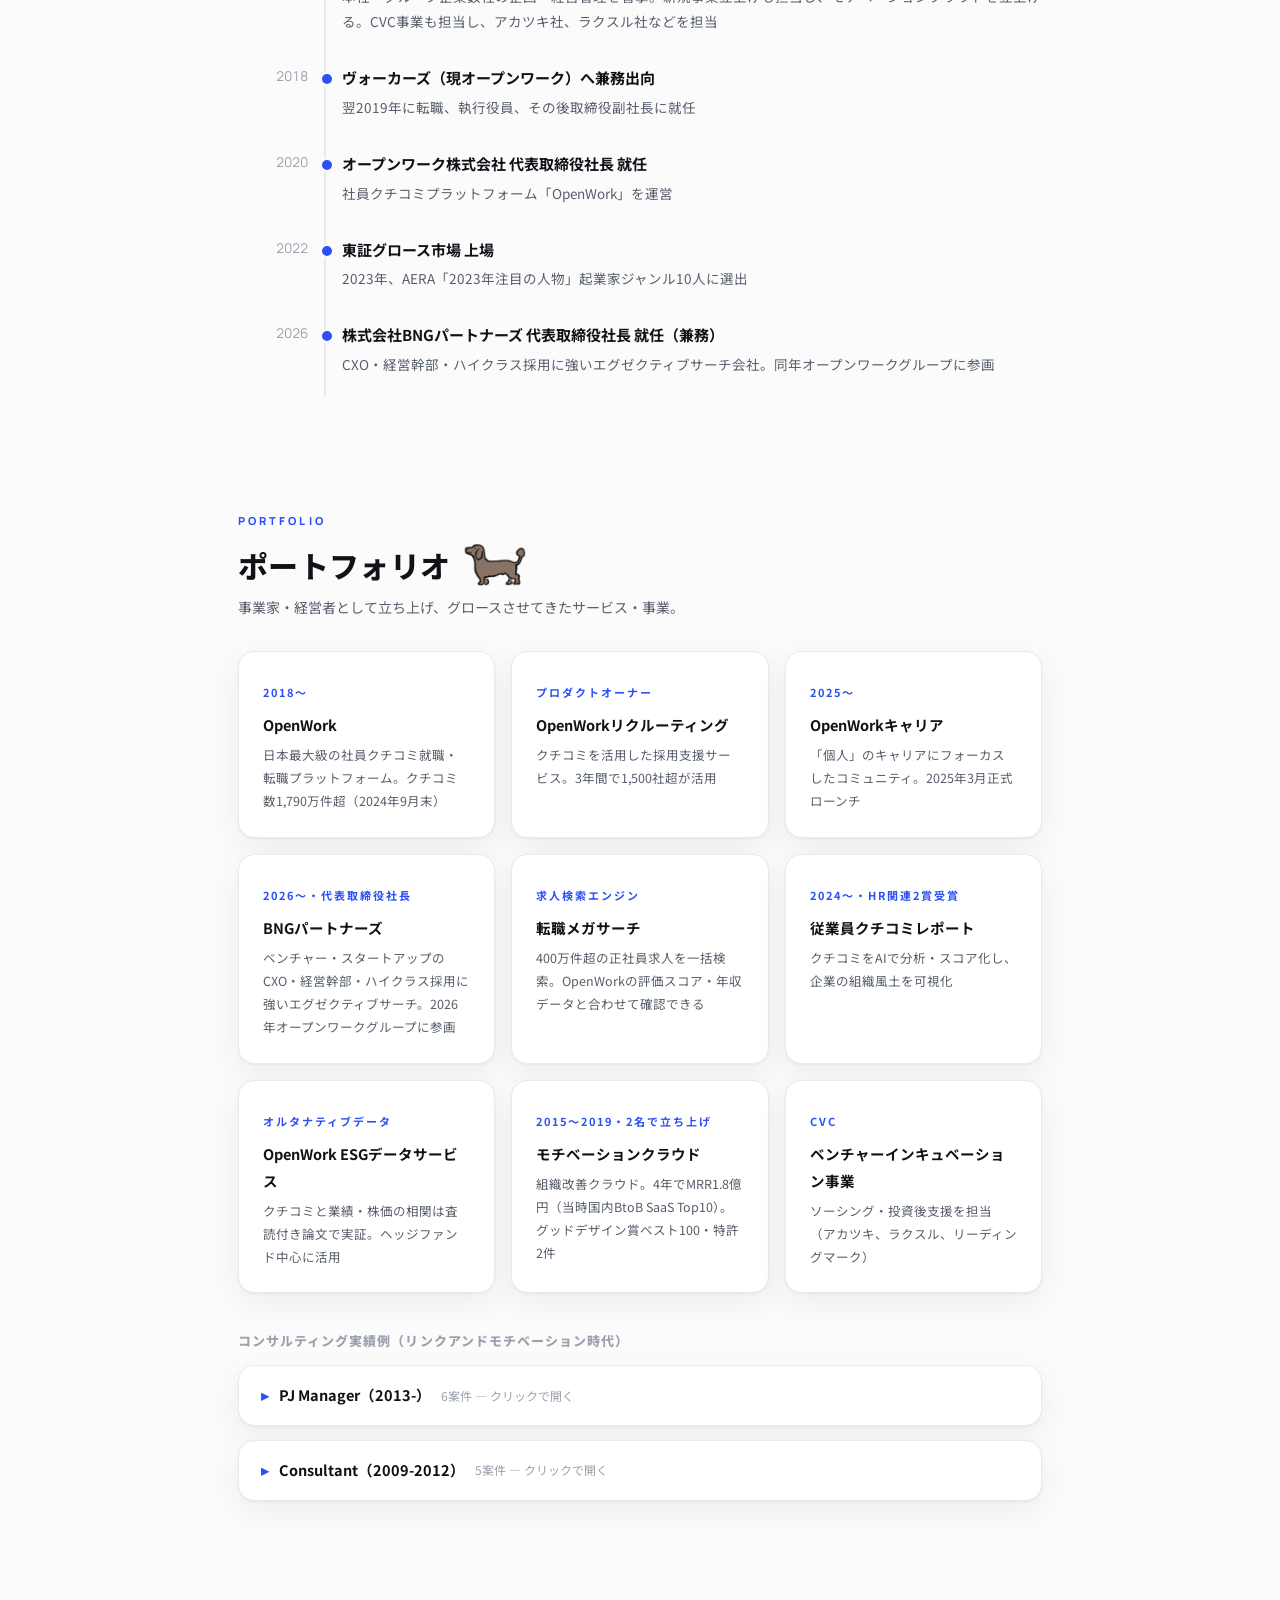
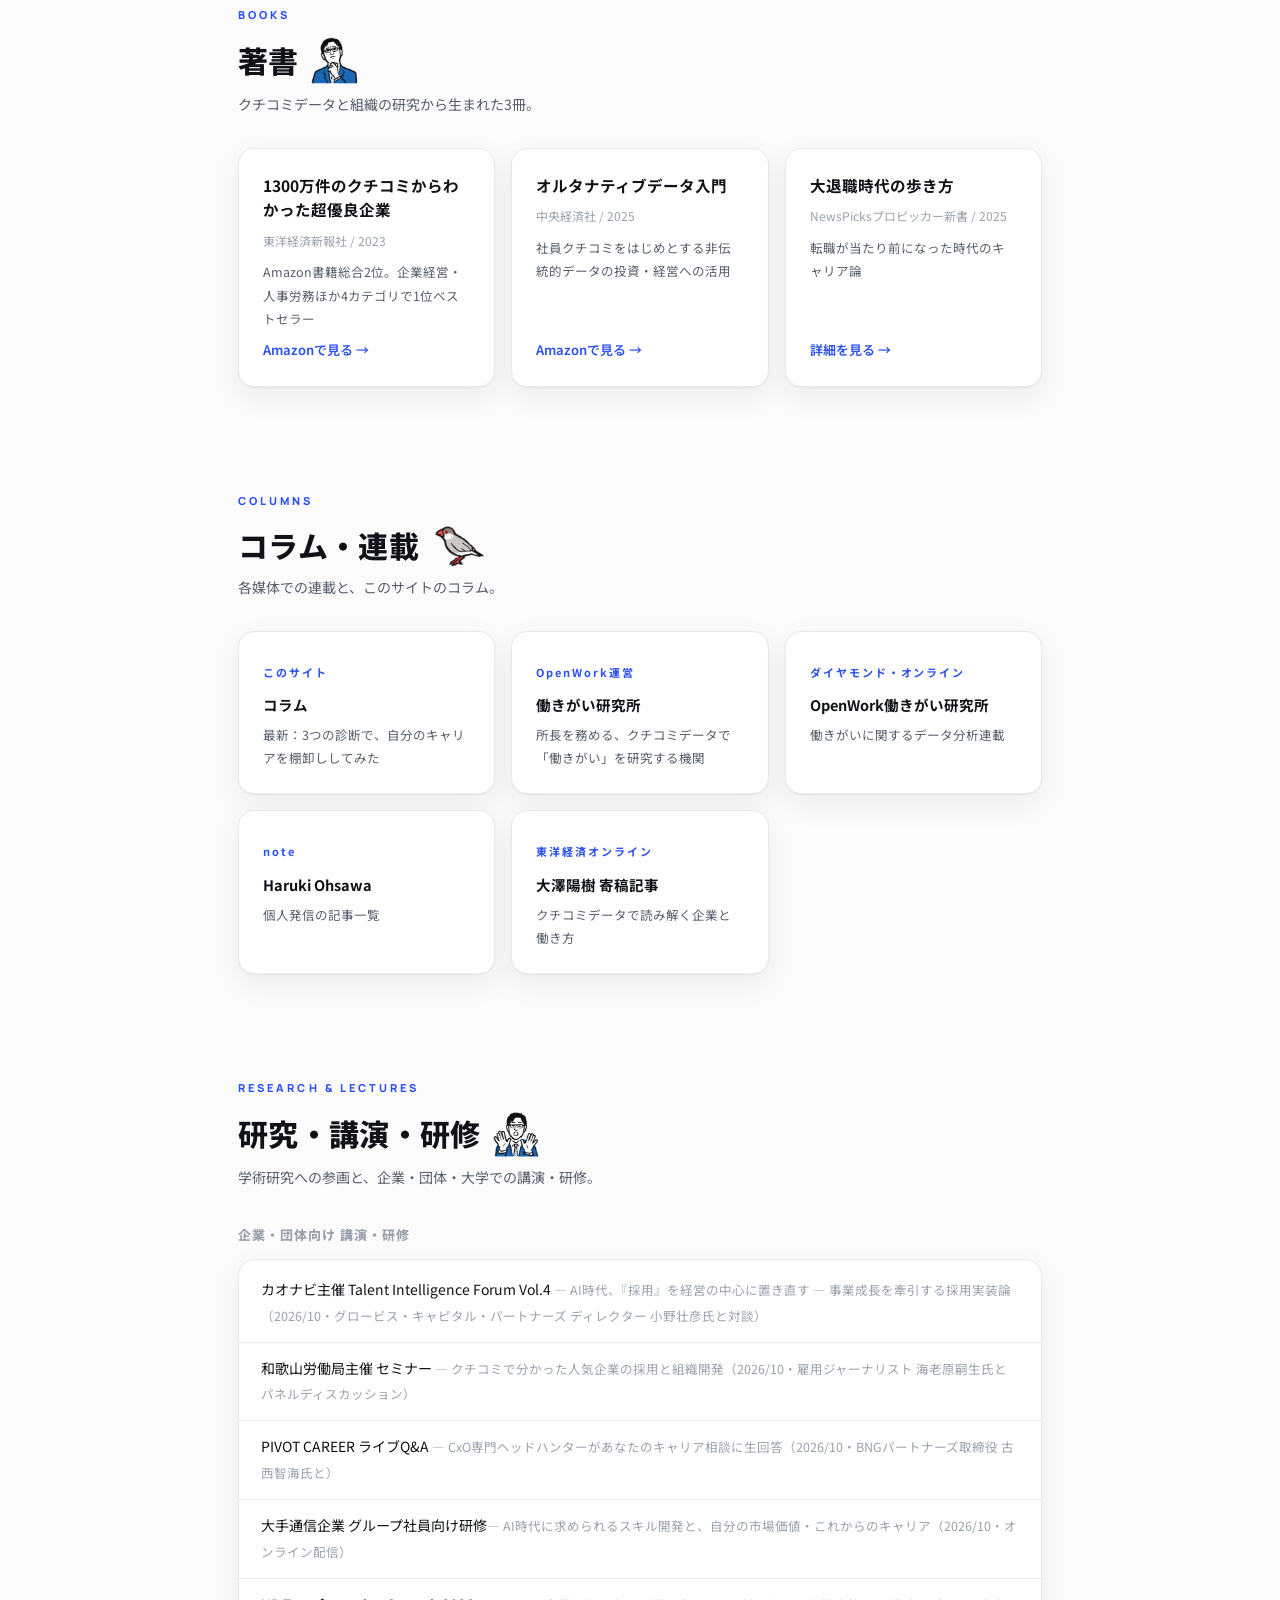
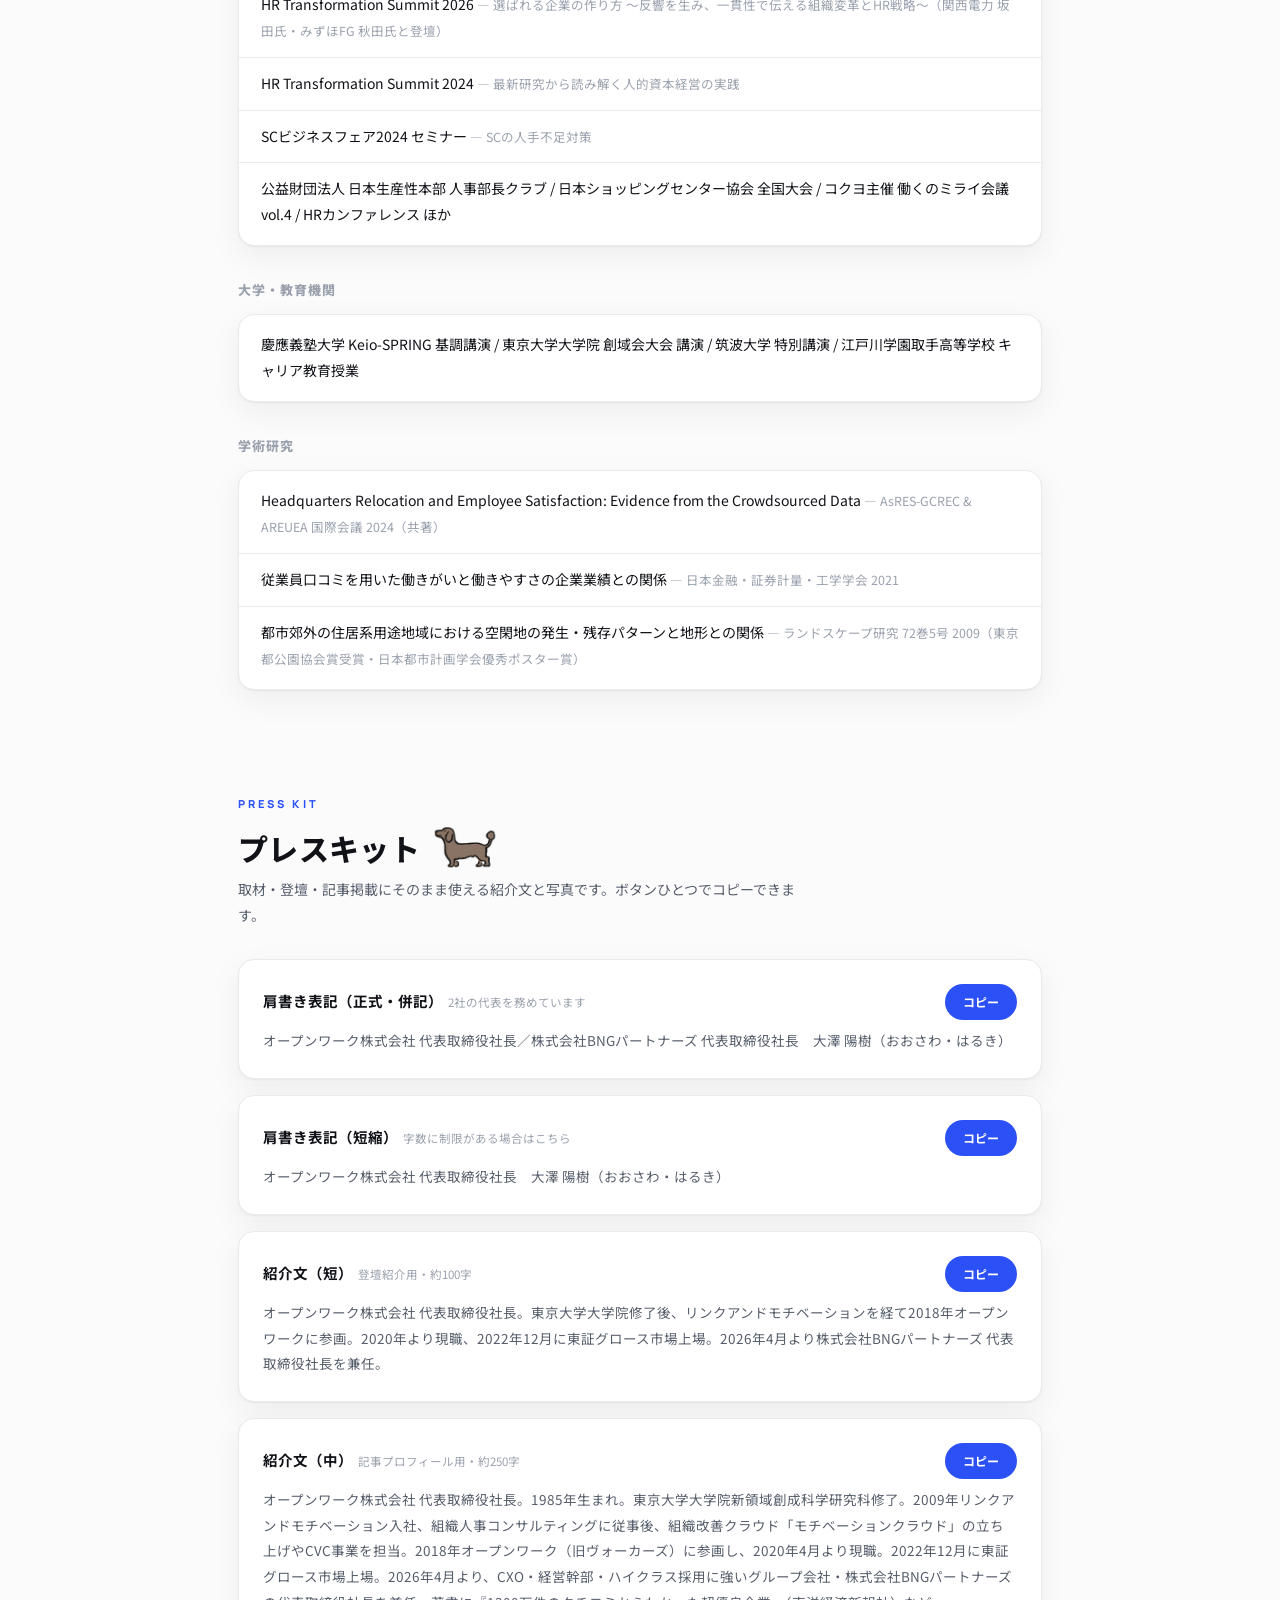
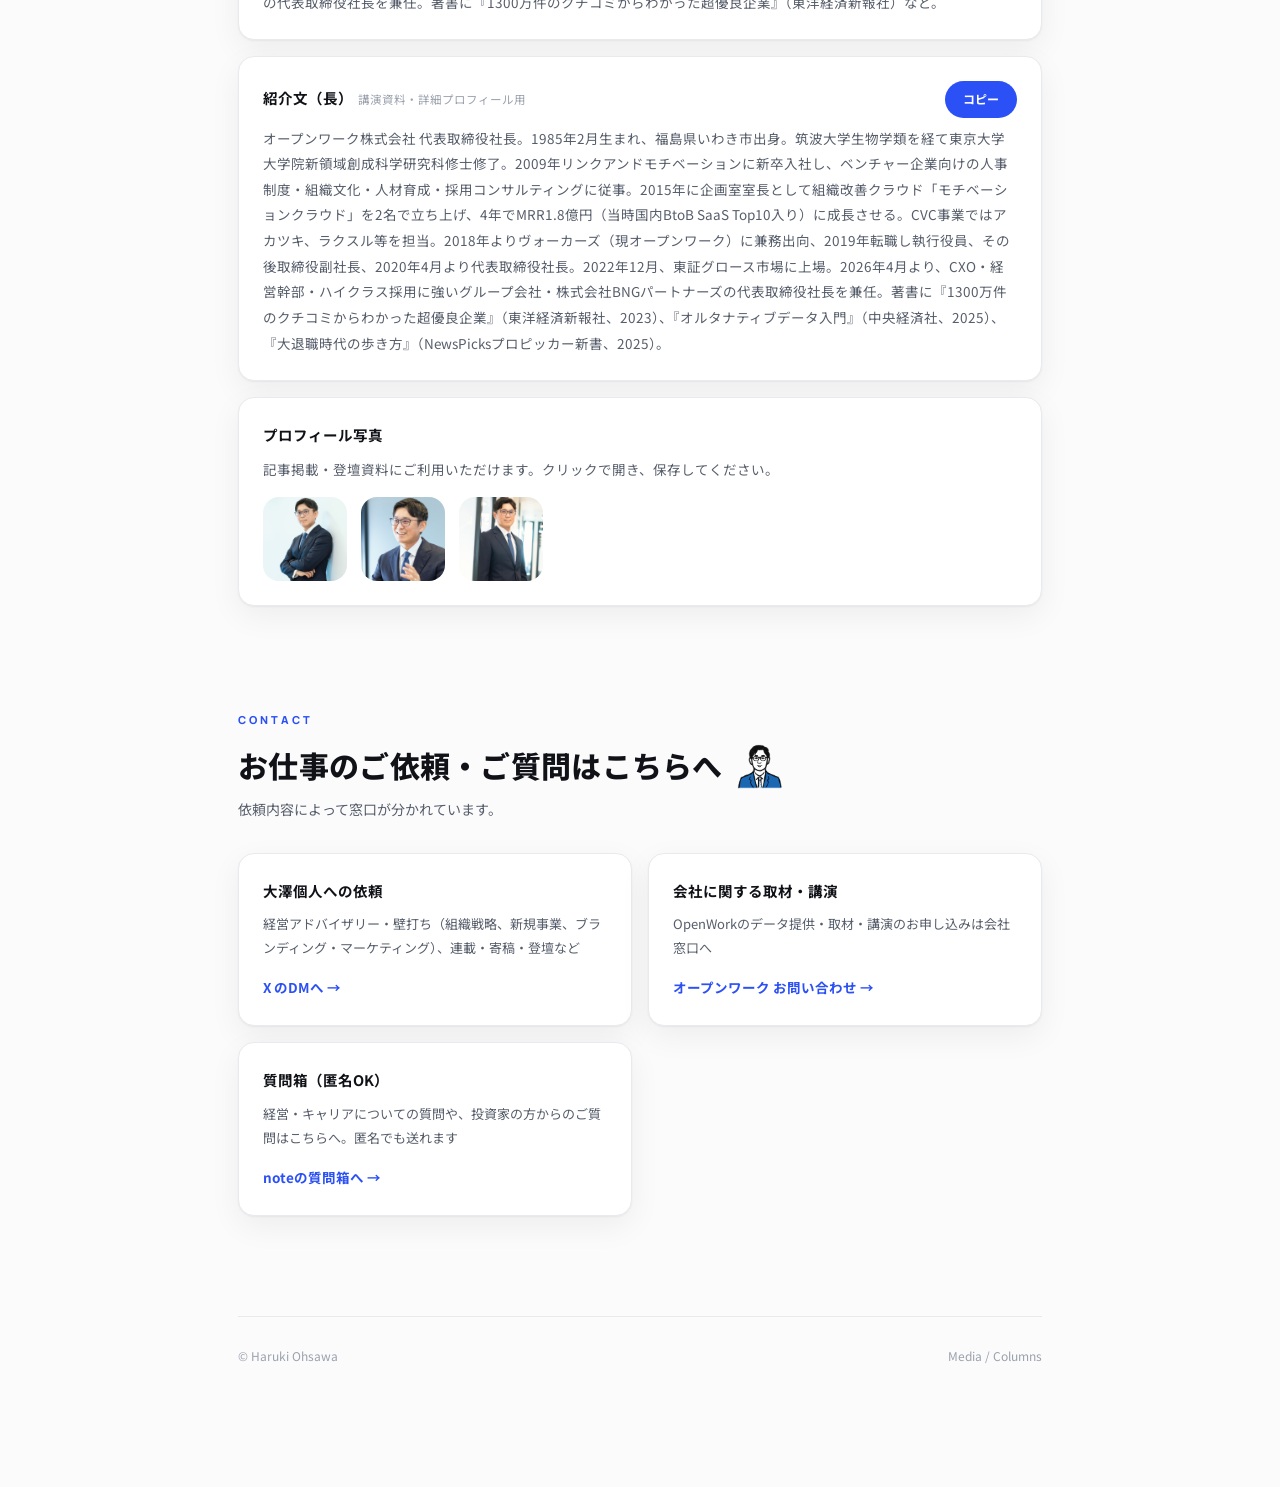
==== commit 84dafd00: "登壇予定を湘南投資勉強会 IR説明会（11/26）に差し替え" ====
--- a/index.html
+++ b/index.html
@@ -113,10 +113,10 @@
   <p class="section-lead">直近の登壇・企画イベント。どなたでも参加できます。</p>
   <div class="events">
     <div class="event-card">
-      <div class="e-date">2026/11/16（月）13:00-17:00<span class="e-tag">東京・大手町会場・有料</span></div>
-      <div class="e-name">Japan CxO Award 2026 授賞式</div>
-      <div class="e-desc">「ヒーローの隣にいる、もう一人のヒーロー」＝日本を元気にしているCxOを讃えるアワード。大澤が代表を務めるBNGパートナーズの主催で、企画サイドとして関わっています。表彰式・CxOによるトークセッション・交流会（会場：大手町サンケイプラザ）<br><strong>通常10,000円のところ、下記の大澤経由のリンクからお申し込みいただくと無料の特別招待になります。</strong></div>
-      <a class="e-apply" href="https://japancxoaward.org/invite/W3IC0uRk67688J5tde8CoO5_rrRUlOwa" target="_blank" rel="noopener">無料特別招待で申し込む →</a>
+      <div class="e-date">2026/11/26（木）20:00〜<span class="e-tag">オンライン・YouTubeライブ</span></div>
+      <div class="e-name">湘南投資勉強会　オープンワーク株式会社 IR説明会</div>
+      <div class="e-desc">個人投資家向けの勉強会「湘南投資勉強会」のオンライン回に、執行役員CSOの栗本廉とともに登壇します。オープンワークの事業内容、足元の業績、今後の成長戦略についてお話しする予定です。<br><strong>事前にお申し込みいただくと、開始前に説明資料のURLが届きます。お申し込みなしでも<a href="https://www.youtube.com/live/fRm49RQk84I" target="_blank" rel="noopener">YouTubeライブ</a>でご視聴・ご質問いただけます。</strong></div>
+      <a class="e-apply" href="https://peatix.com/event/5243869" target="_blank" rel="noopener">事前申し込みはこちら（Peatix）→</a>
     </div>
   </div>
 </section>
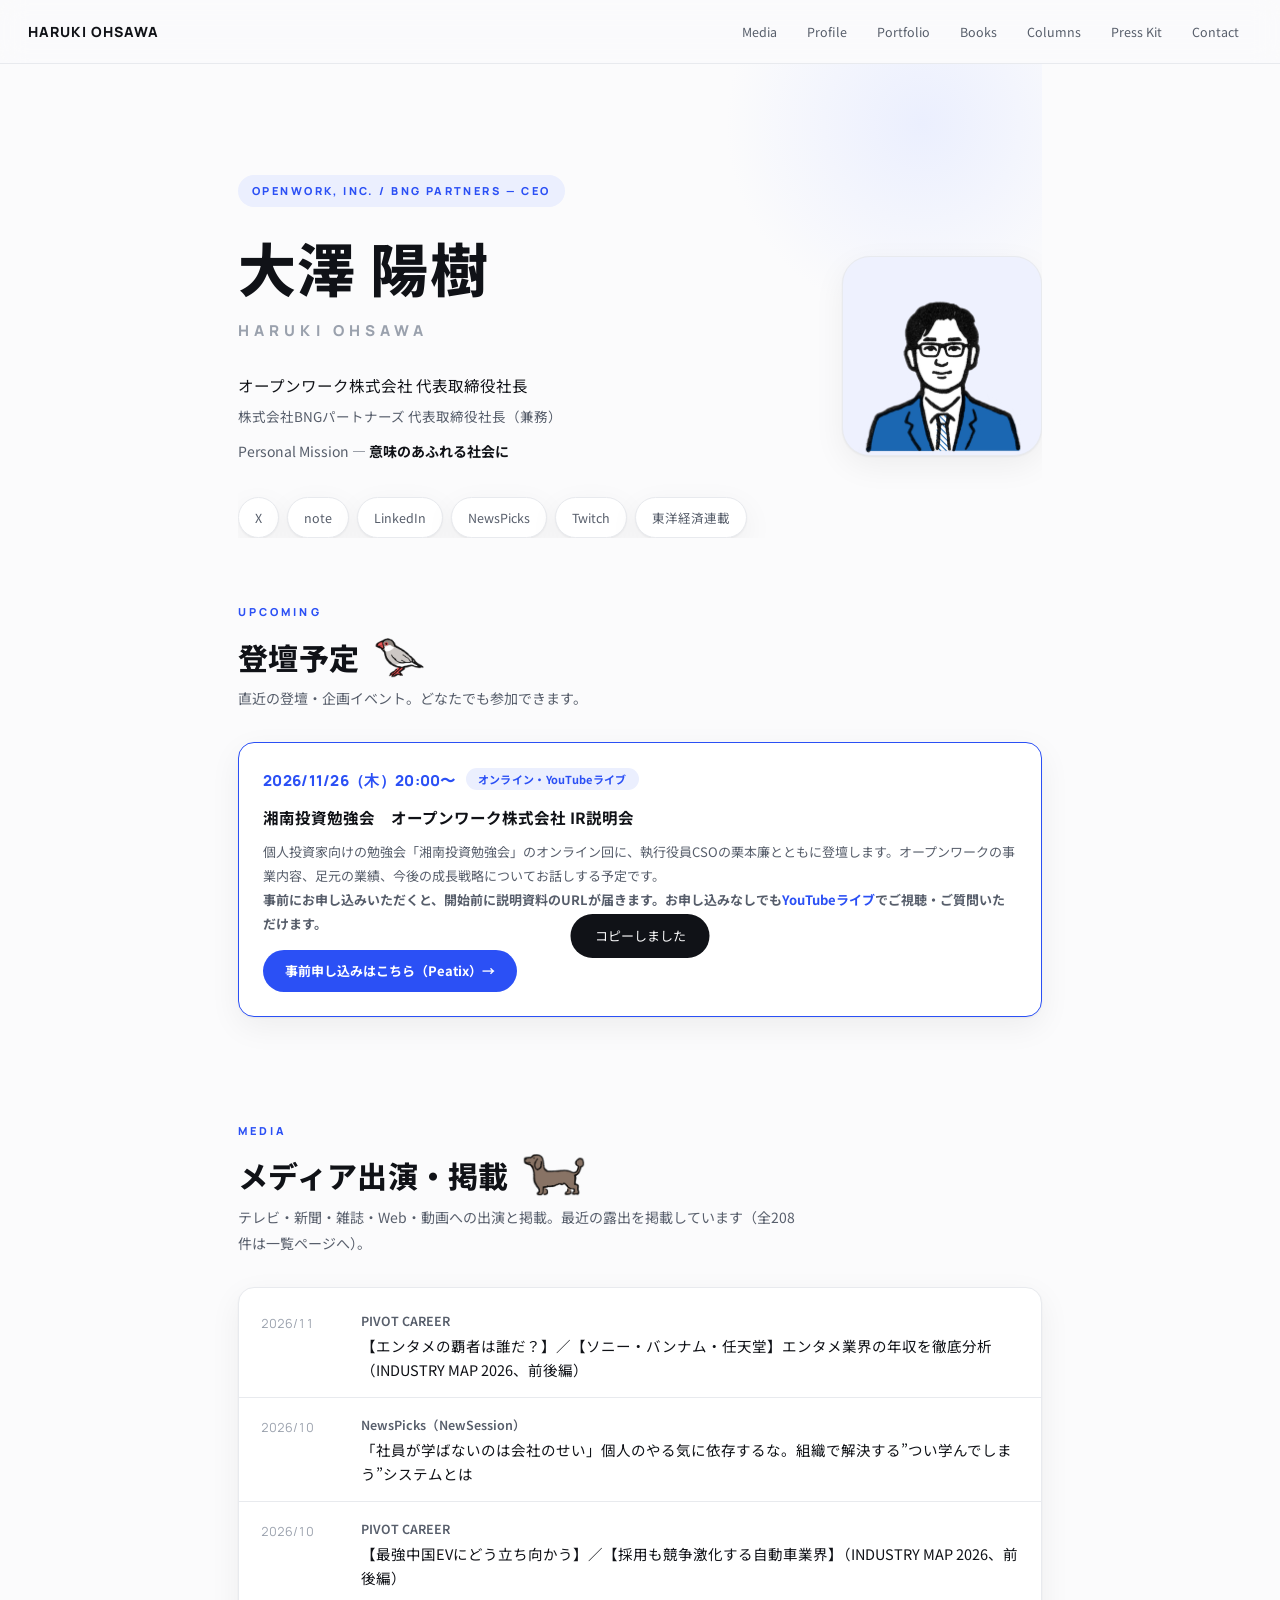
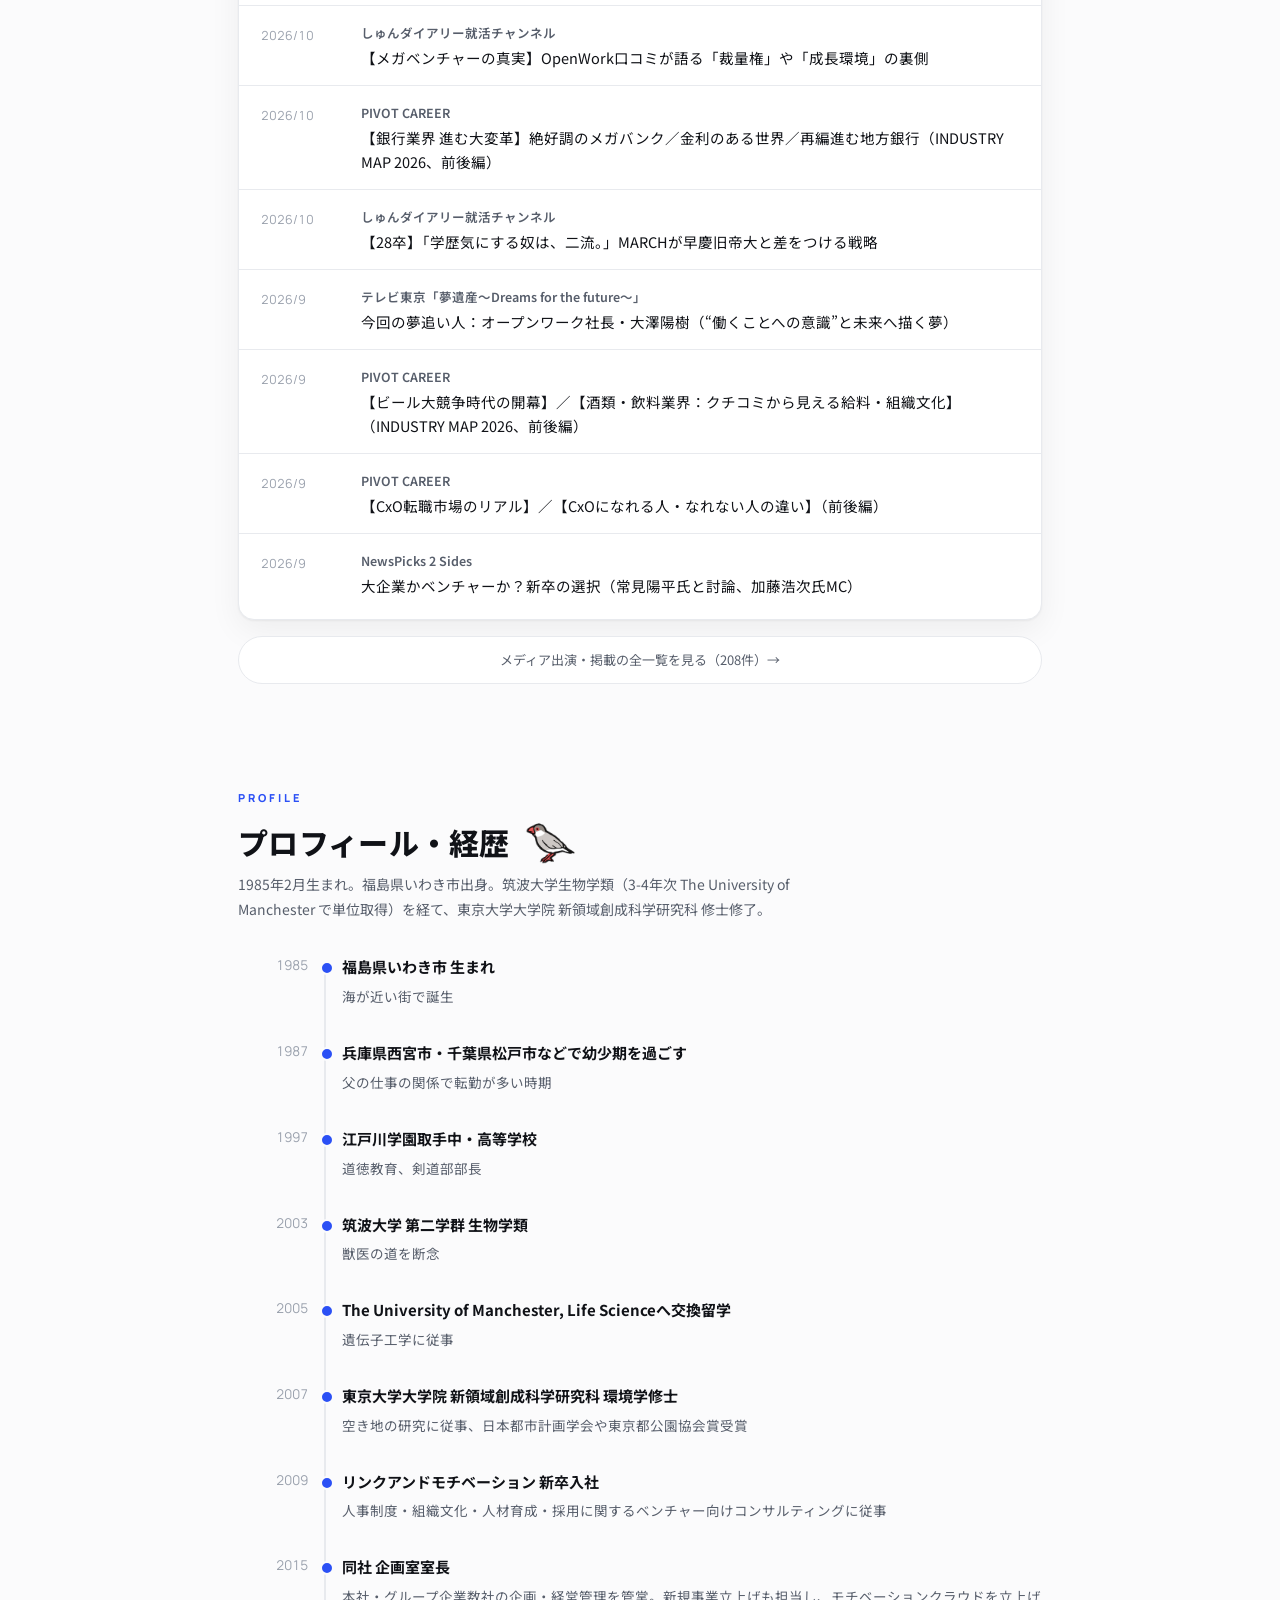
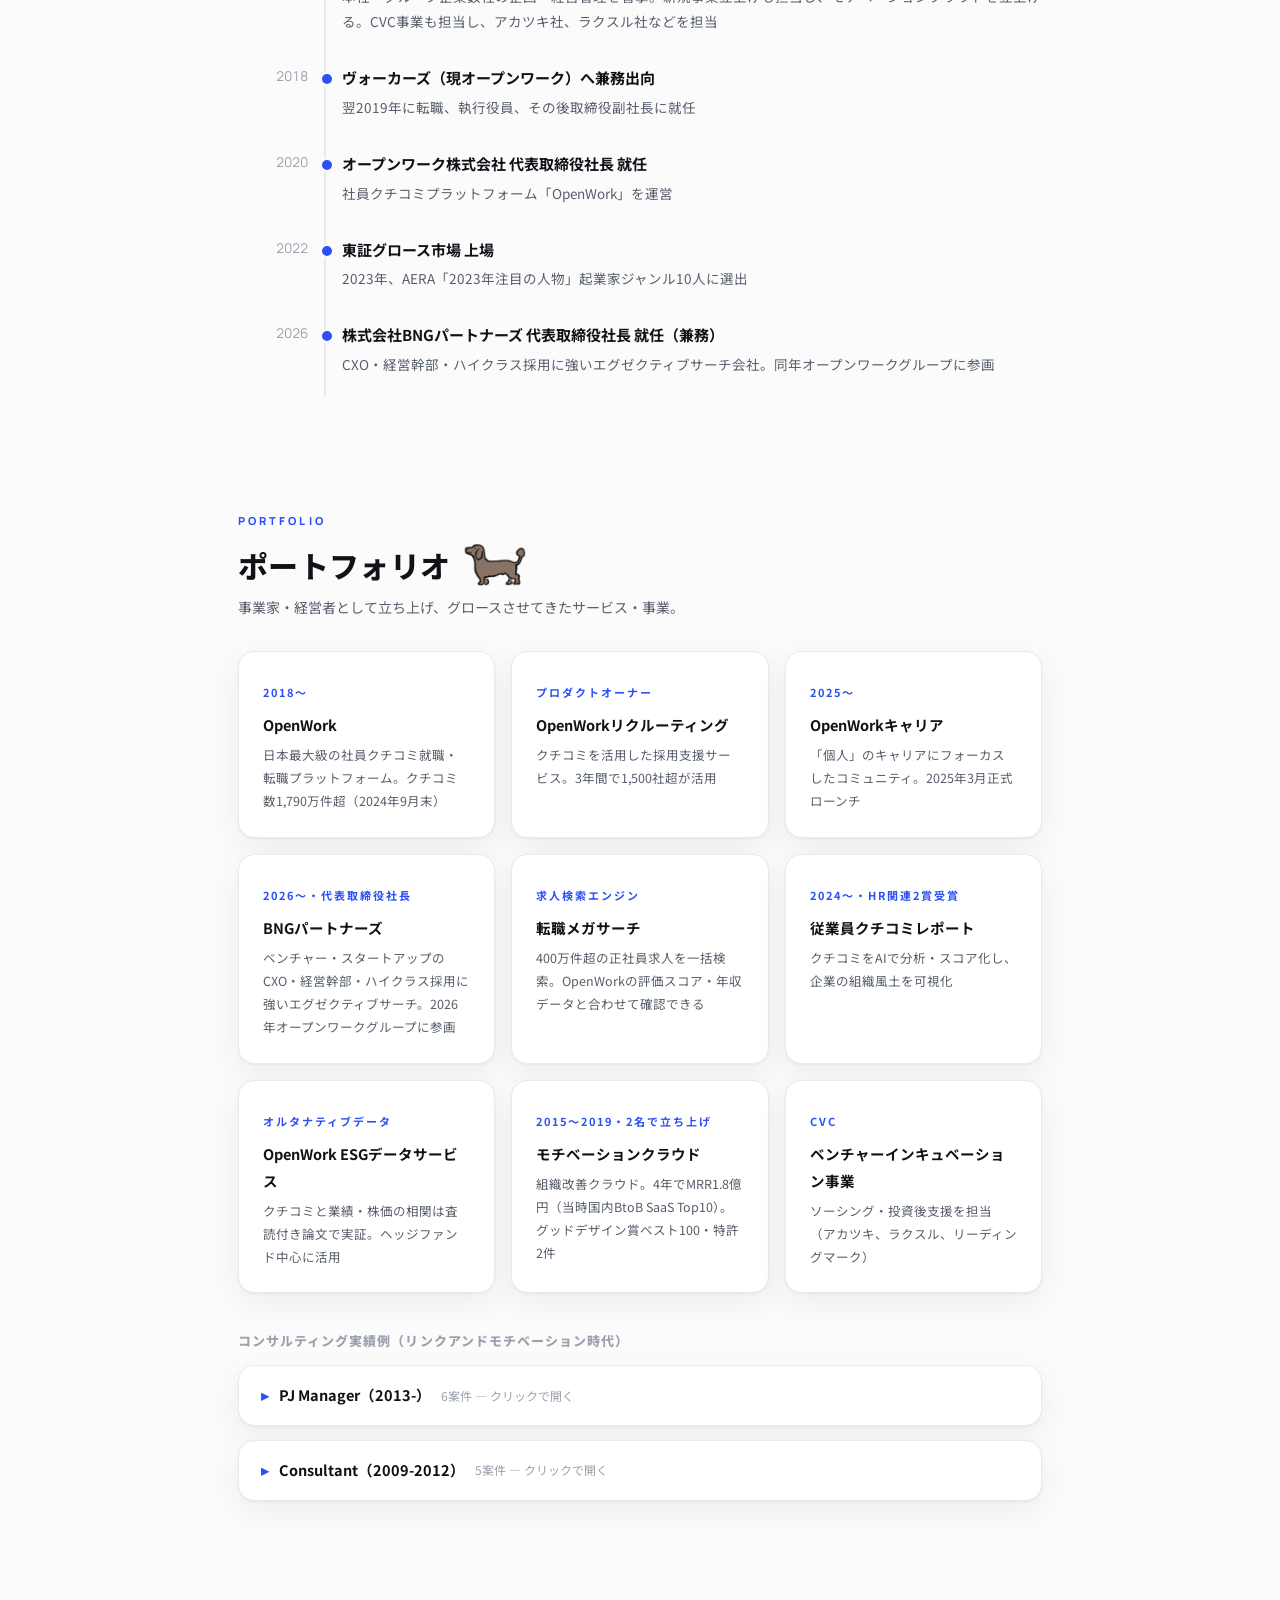
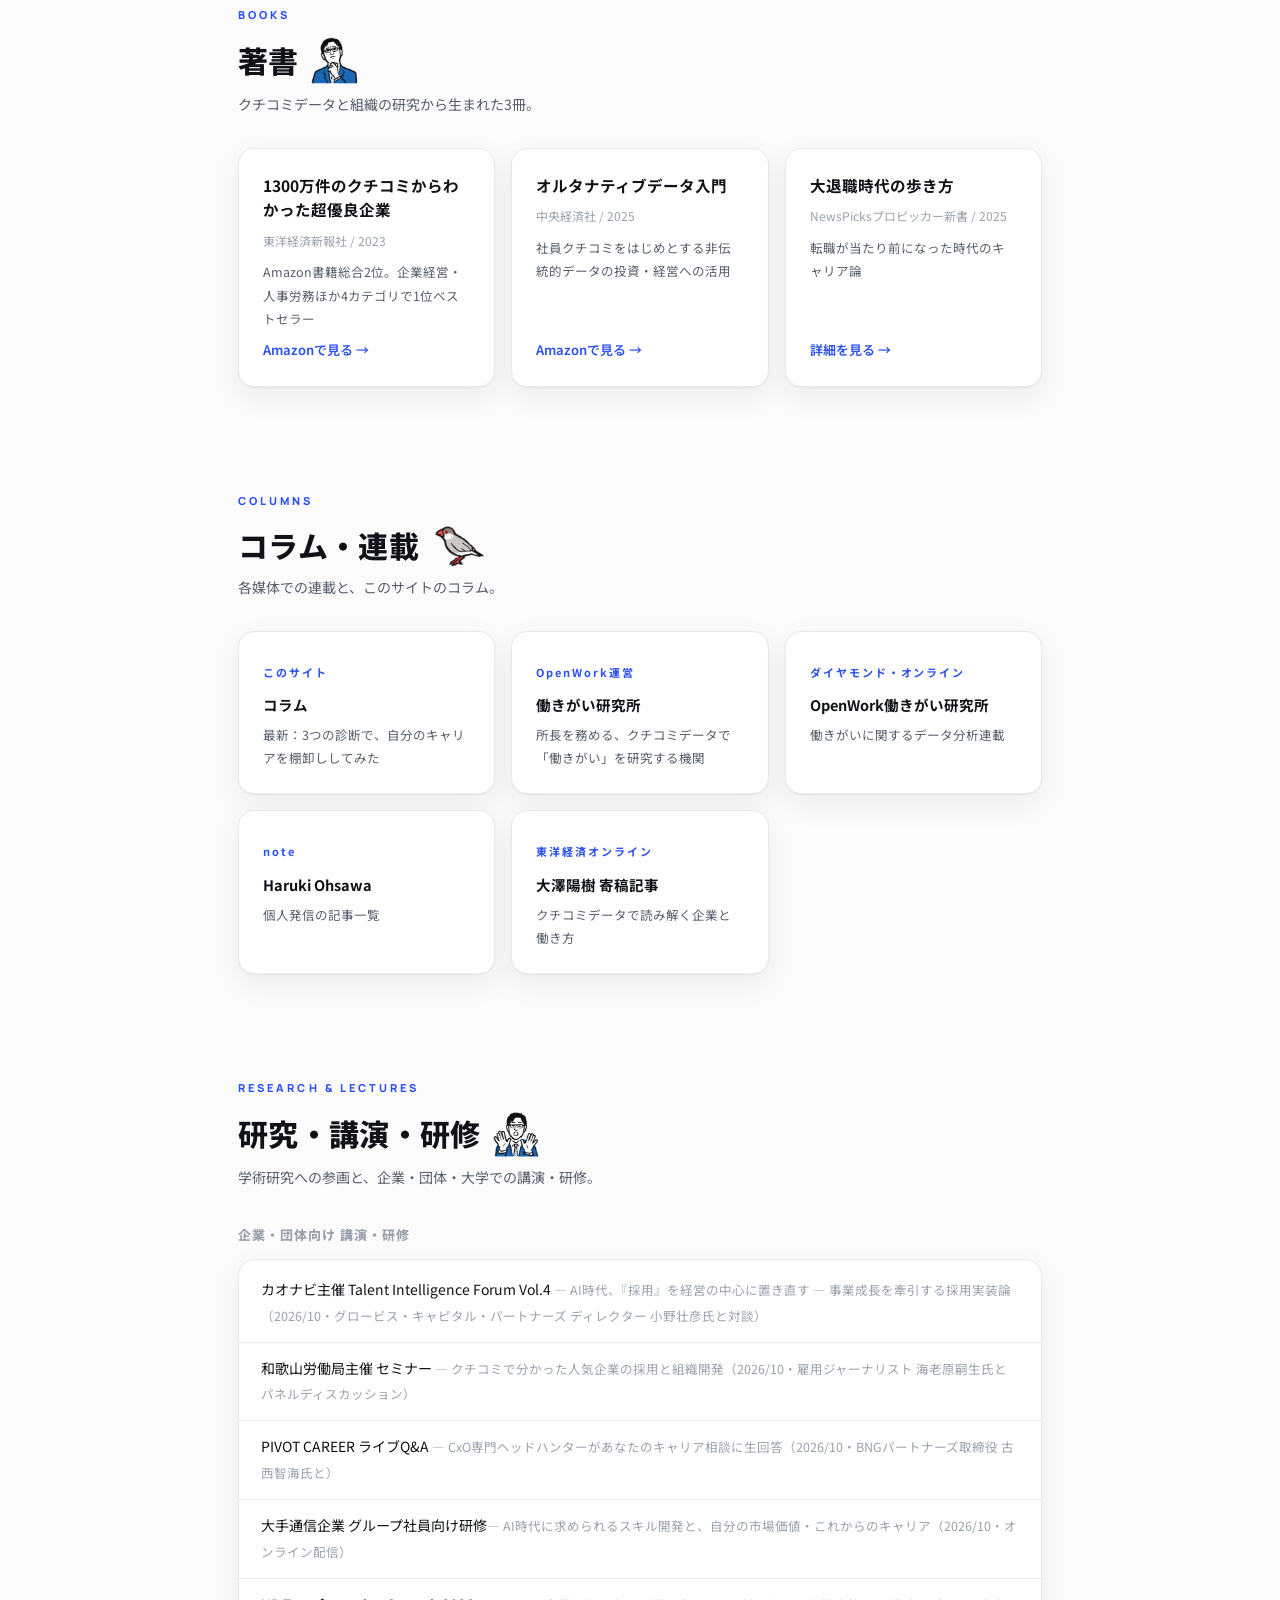
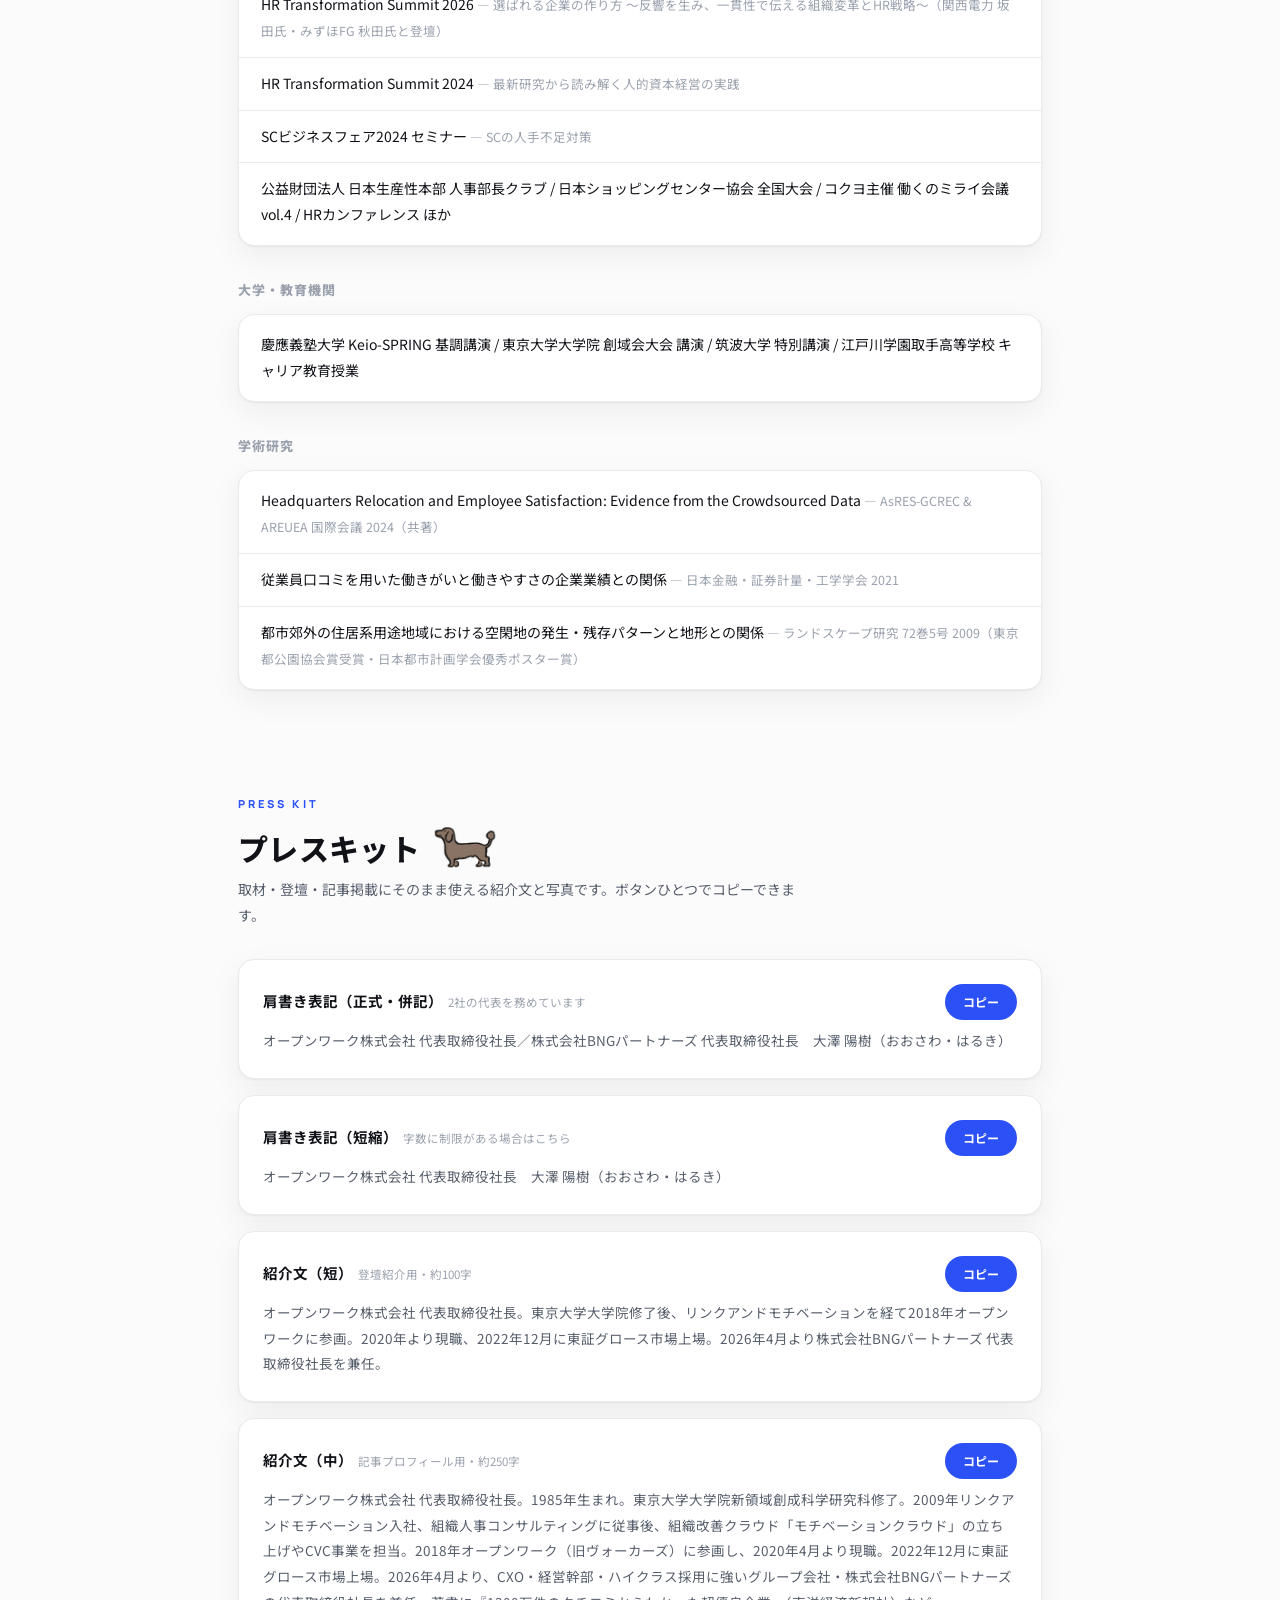
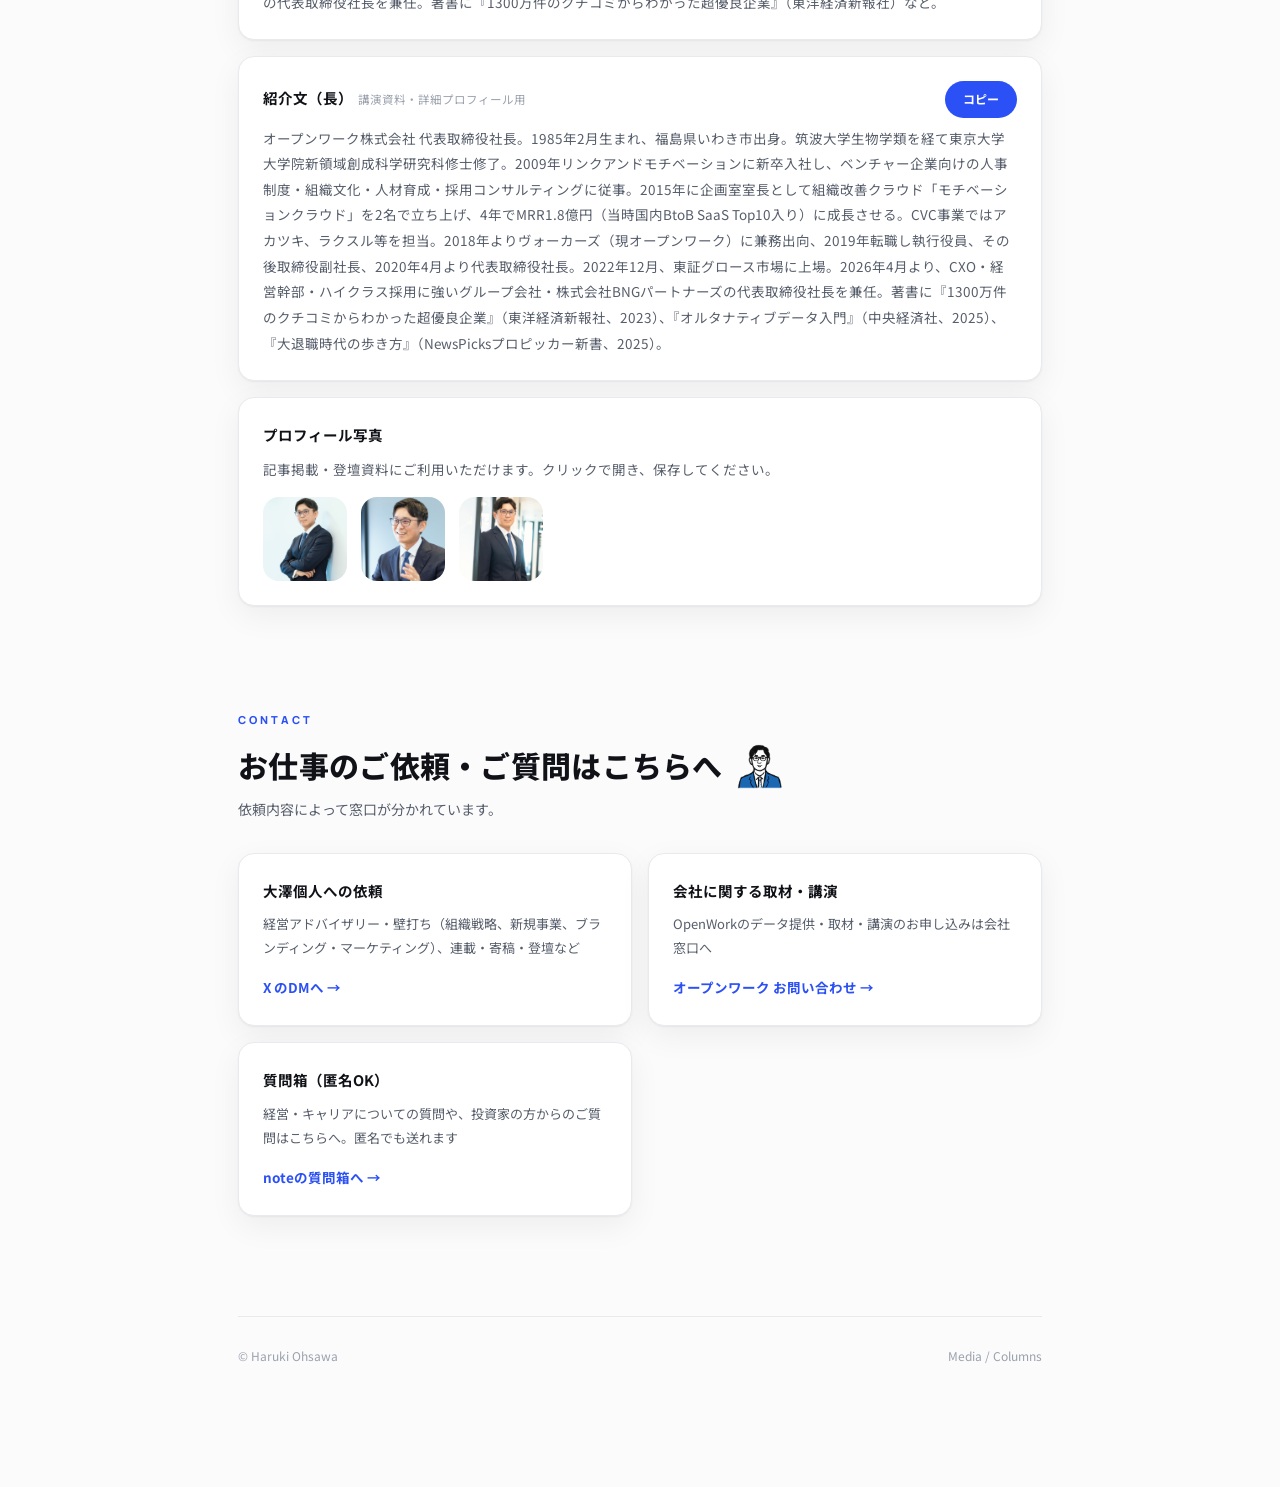
==== commit 2bb897da: "メディア出演を2件追加（PIVOT エンタメ業界・繊研新聞 寄稿）" ====
--- a/index.html
+++ b/index.html
@@ -125,8 +125,9 @@
 <section id="media">
   <p class="eyebrow en">MEDIA</p>
   <h2>メディア出演・掲載<img class="h2-stamp stamp-dog" src="assets/stamp-dog.png" alt="" aria-hidden="true" width="72" height="48"></h2>
-  <p class="section-lead">テレビ・新聞・雑誌・Web・動画への出演と掲載。最近の露出を掲載しています（全206件は一覧ページへ）。</p>
+  <p class="section-lead">テレビ・新聞・雑誌・Web・動画への出演と掲載。最近の露出を掲載しています（全208件は一覧ページへ）。</p>
   <ul class="media-list">
+    <li><div class="m-date">2026/11</div><div class="m-body"><div class="m-outlet">PIVOT CAREER</div><a class="m-title" href="https://www.youtube.com/watch?v=_1S5Gov4vqg" target="_blank" rel="noopener">【エンタメの覇者は誰だ？】／【ソニー・バンナム・任天堂】エンタメ業界の年収を徹底分析（INDUSTRY MAP 2026、前後編）</a></div></li>
     <li><div class="m-date">2026/10</div><div class="m-body"><div class="m-outlet">NewsPicks（NewSession）</div><a class="m-title" href="https://www.youtube.com/watch?v=HVvq_euDKnI" target="_blank" rel="noopener">「社員が学ばないのは会社のせい」個人のやる気に依存するな。組織で解決する”つい学んでしまう”システムとは</a></div></li>
     <li><div class="m-date">2026/10</div><div class="m-body"><div class="m-outlet">PIVOT CAREER</div><a class="m-title" href="https://www.youtube.com/watch?v=8bBNG8I1urs" target="_blank" rel="noopener">【最強中国EVにどう立ち向かう】／【採用も競争激化する自動車業界】（INDUSTRY MAP 2026、前後編）</a></div></li>
     <li><div class="m-date">2026/10</div><div class="m-body"><div class="m-outlet">しゅんダイアリー就活チャンネル</div><a class="m-title" href="https://www.youtube.com/watch?v=kBEyF3fYj3s" target="_blank" rel="noopener">【メガベンチャーの真実】OpenWork口コミが語る「裁量権」や「成長環境」の裏側</a></div></li>
@@ -136,9 +137,8 @@
     <li><div class="m-date">2026/9</div><div class="m-body"><div class="m-outlet">PIVOT CAREER</div><a class="m-title" href="https://www.youtube.com/watch?v=4hKzZ43kXLQ" target="_blank" rel="noopener">【ビール大競争時代の開幕】／【酒類・飲料業界：クチコミから見える給料・組織文化】（INDUSTRY MAP 2026、前後編）</a></div></li>
     <li><div class="m-date">2026/9</div><div class="m-body"><div class="m-outlet">PIVOT CAREER</div><a class="m-title" href="https://www.youtube.com/watch?v=2zqFcoWm640" target="_blank" rel="noopener">【CxO転職市場のリアル】／【CxOになれる人・なれない人の違い】（前後編）</a></div></li>
     <li><div class="m-date">2026/9</div><div class="m-body"><div class="m-outlet">NewsPicks 2 Sides</div><a class="m-title" href="https://newspicks.com/news/17533798/" target="_blank" rel="noopener">大企業かベンチャーか？新卒の選択（常見陽平氏と討論、加藤浩次氏MC）</a></div></li>
-    <li><div class="m-date">2026/9</div><div class="m-body"><div class="m-outlet">NewsPicks New Insight</div><a class="m-title" href="https://www.youtube.com/watch?v=vSgWZjvUZtQ" target="_blank" rel="noopener">AI時代の成長産業「エネルギー」の現場に潜入／10年かかる建設を3年で。巨大インフラ企業に眠る挑戦のDNA（J-POWER 佐久間ダム）</a></div></li>
-  </ul>
-  <a class="btn-line" href="media/">メディア出演・掲載の全一覧を見る（206件）→</a>
+  </ul>
+  <a class="btn-line" href="media/">メディア出演・掲載の全一覧を見る（208件）→</a>
 </section>
 
 <section id="profile">
